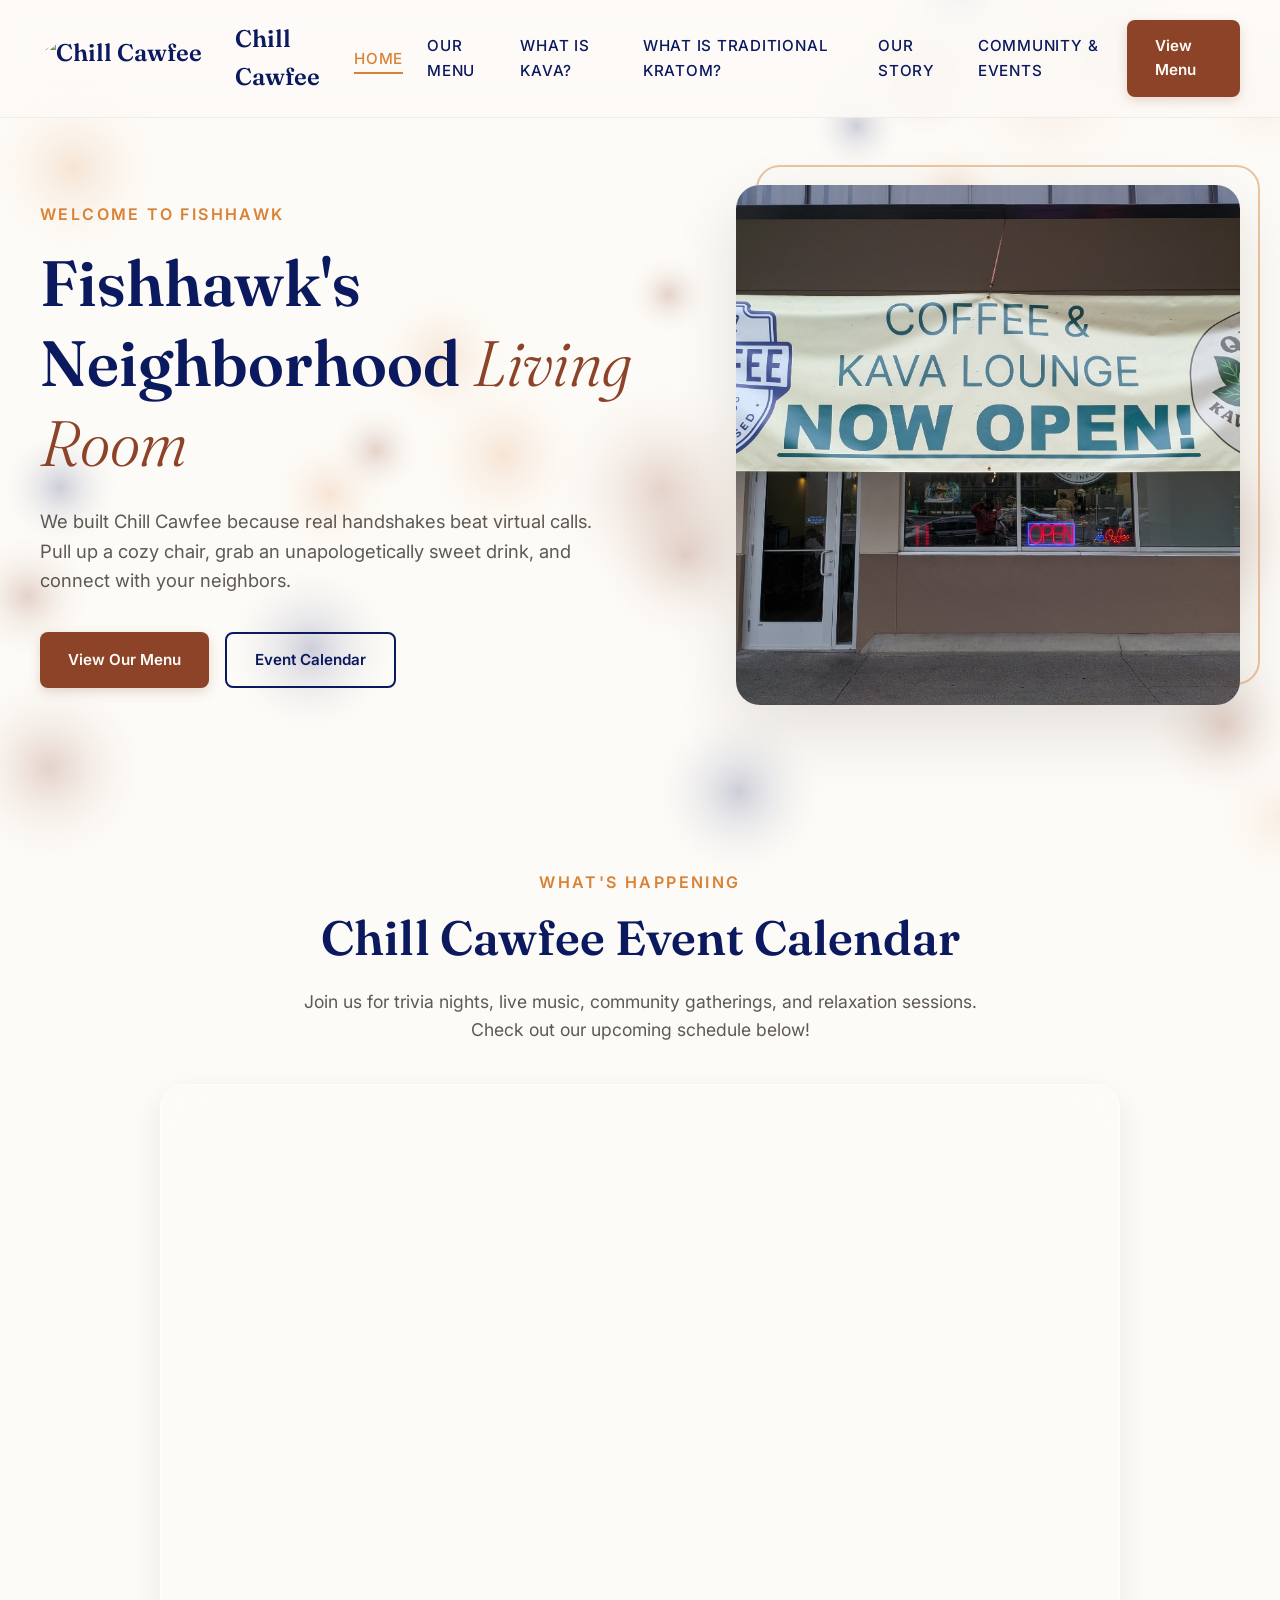
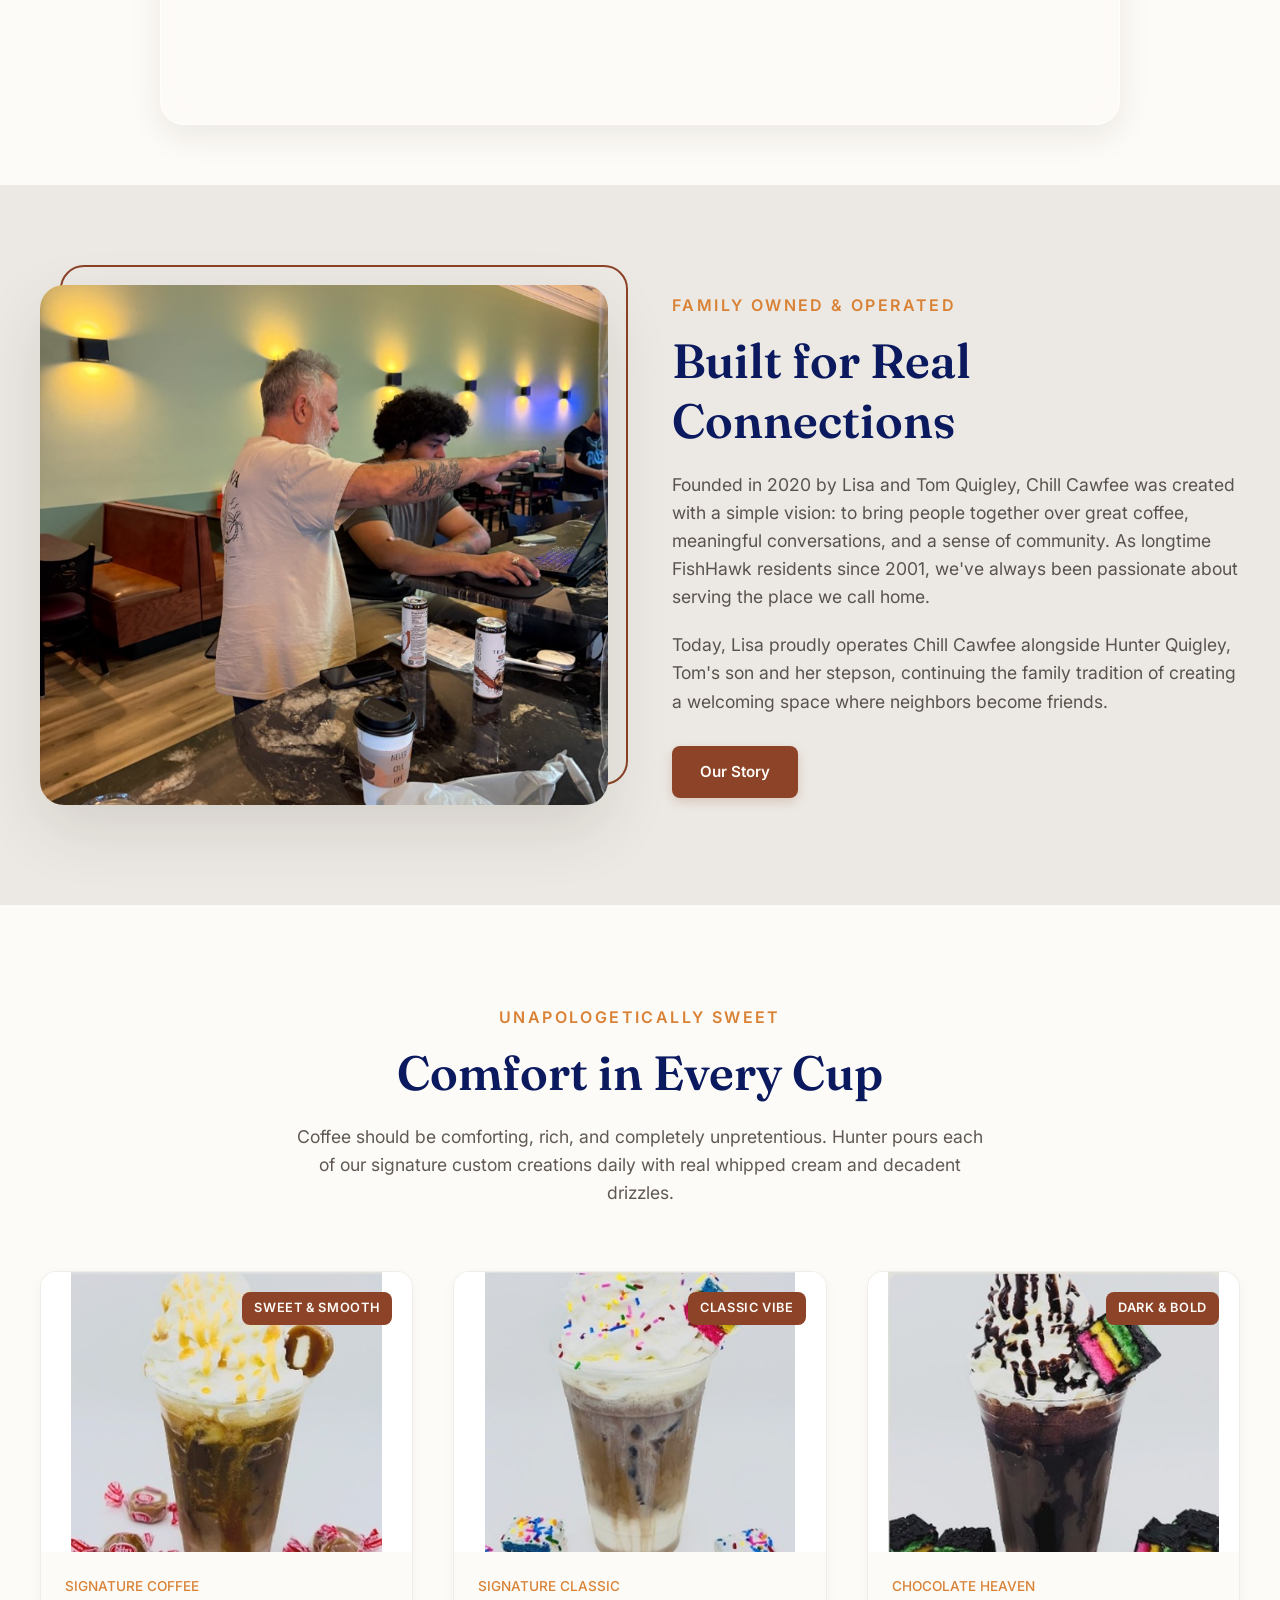
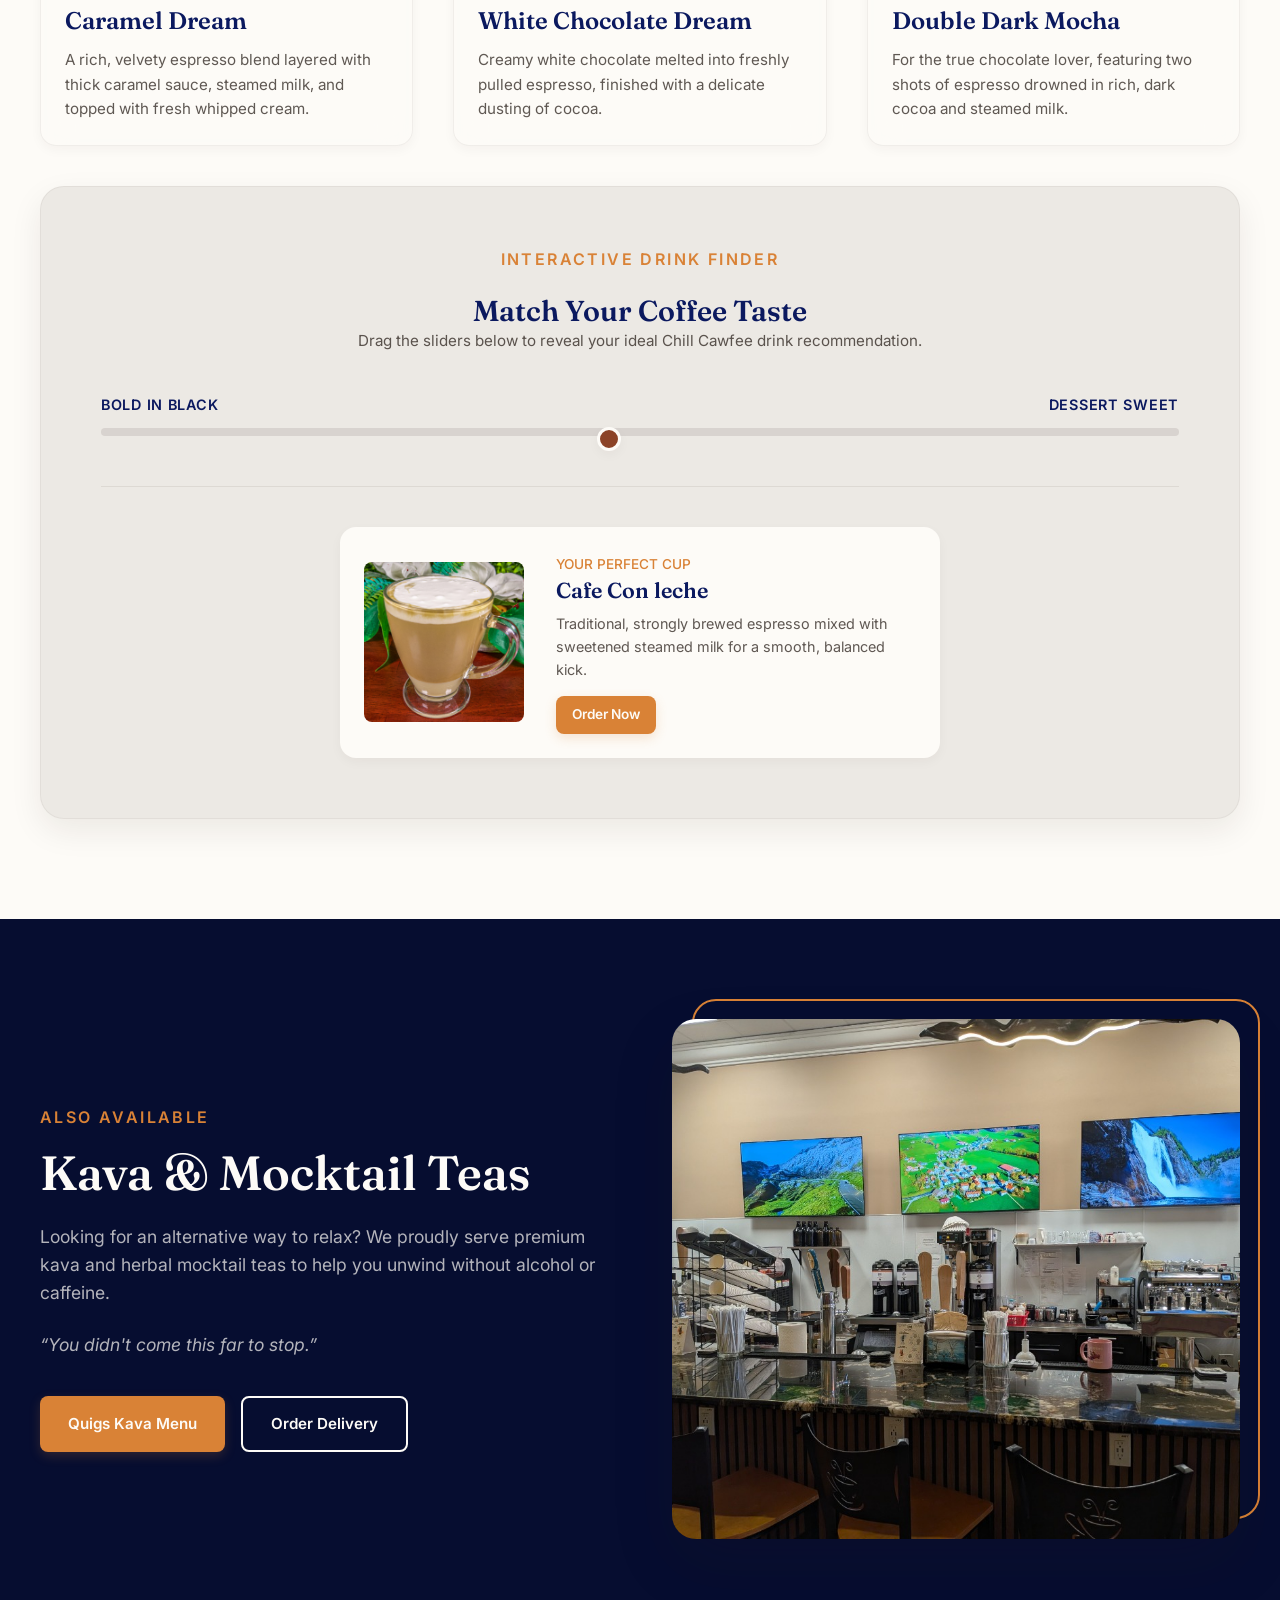
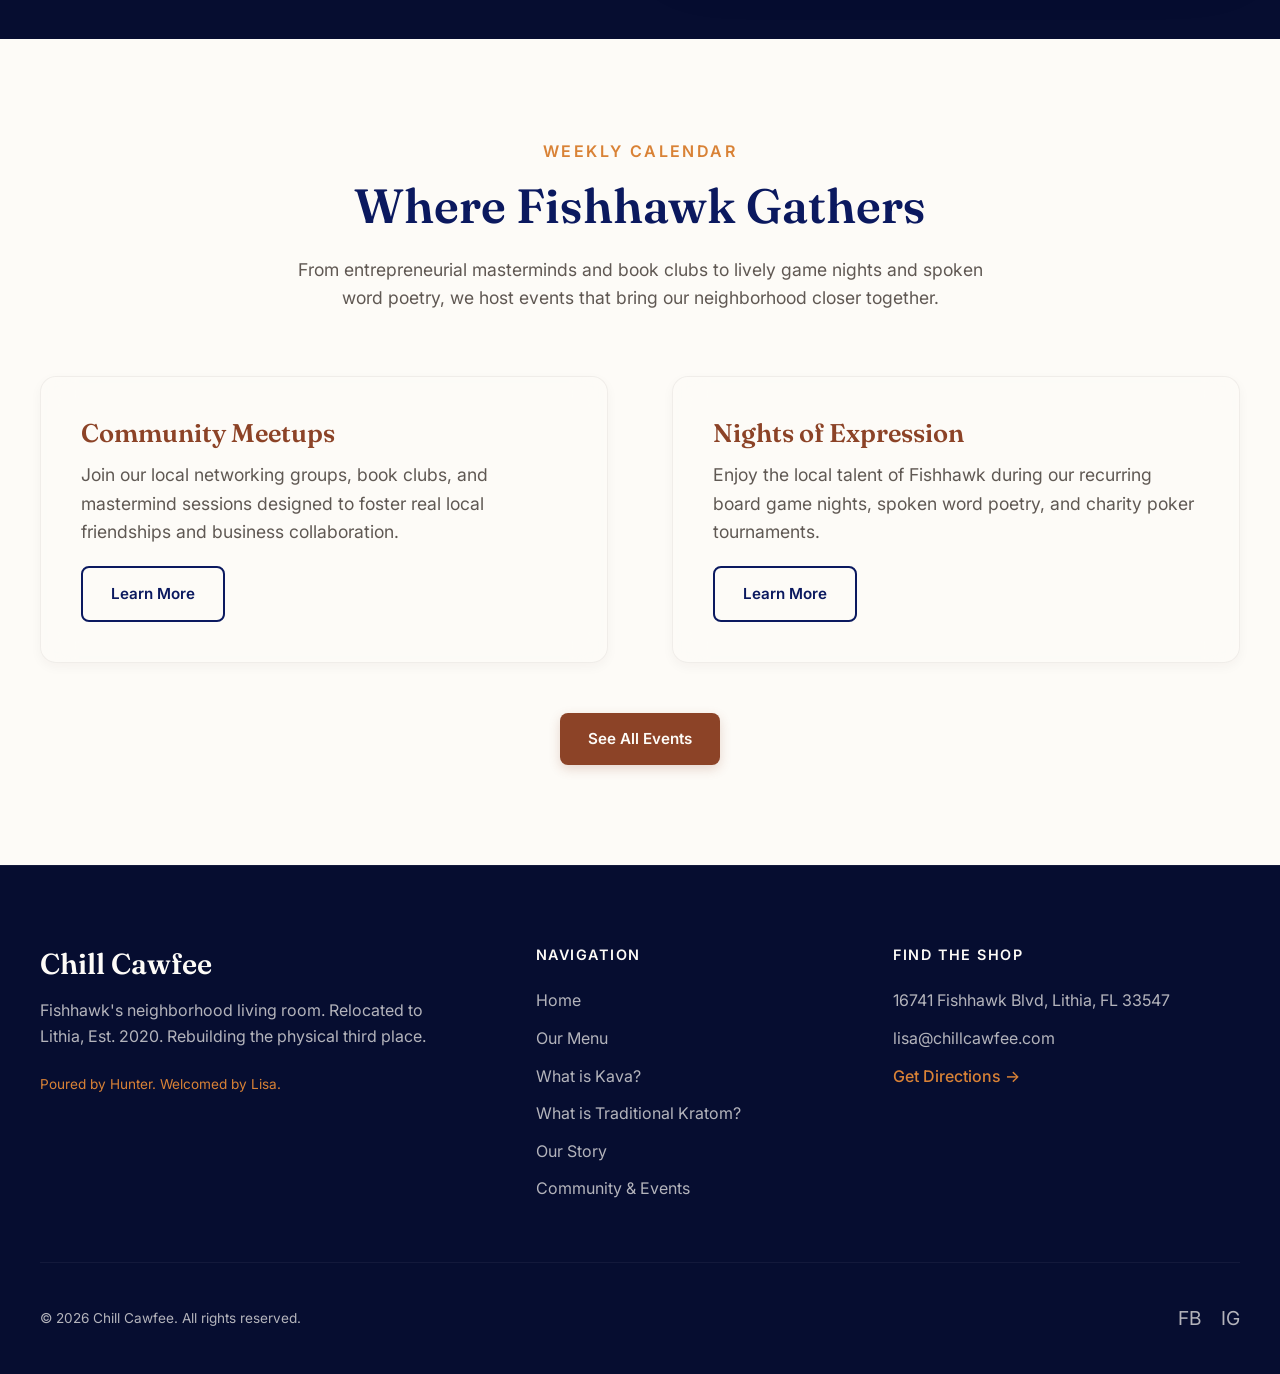
==== index.html @ 6bc39301 "Update What is Kratom to What is Traditional Kratom; replace UberEats delivery link with DoorDash" ====
<!DOCTYPE html>
<html lang="en">
<head>
  <meta charset="UTF-8">
  <script>document.documentElement.classList.add('js')</script>
  <meta name="viewport" content="width=device-width, initial-scale=1.0">
  <title>Chill Cawfee | Fishhawk's Neighborhood Living Room & Coffee Shop</title>
  <meta name="description" content="Chill Cawfee is Lithia, FL's favorite neighborhood third place. Enjoy sweet custom coffees, premium kava, relaxing mocktails, and local community events.">
  
  <!-- SEO & AI Crawler Metadata -->
  <link rel="icon" type="image/png" href="https://assets.zyrosite.com/kKuMz4O3W0xbbwAe/untitled-design-LO1NmizVwhW1nuXs.png">
  <link rel="canonical" href="https://chillcawfee.com/">
  <meta name="robots" content="index, follow, max-image-preview:large, max-snippet:-1, max-video-preview:-1">
  <meta name="ai-crawl" content="allow">

  <!-- Local GEO Metadata -->
  <meta name="geo.region" content="US-FL">
  <meta name="geo.placename" content="Lithia">
  <meta name="geo.position" content="27.8635;-82.2155">
  <meta name="ICBM" content="27.8635, -82.2155">

  <!-- Open Graph / Facebook -->
  <meta property="og:title" content="Chill Cawfee | Fishhawk's Neighborhood Living Room">
  <meta property="og:description" content="Chill Cawfee is Lithia, FL's favorite neighborhood third place. Enjoy sweet custom coffees, premium kava, relaxing mocktails, and local community events.">
  <meta property="og:image" content="https://assets.zyrosite.com/kKuMz4O3W0xbbwAe/untitled-design-LO1NmizVwhW1nuXs.png">
  <meta property="og:url" content="https://chillcawfee.com/">
  <meta property="og:type" content="website">

  <!-- Twitter -->
  <meta name="twitter:card" content="summary_large_image">
  <meta name="twitter:title" content="Chill Cawfee | Fishhawk's Neighborhood Living Room">
  <meta name="twitter:description" content="Chill Cawfee is Lithia, FL's favorite neighborhood third place. Enjoy sweet custom coffees, premium kava, relaxing mocktails, and local community events.">
  <meta name="twitter:image" content="https://assets.zyrosite.com/kKuMz4O3W0xbbwAe/untitled-design-LO1NmizVwhW1nuXs.png">

  <!-- JSON-LD Structured Data Schema -->
  <script type="application/ld+json">
  {
    "@context": "https://schema.org",
    "@type": "CoffeeShop",
    "name": "Chill Cawfee",
    "image": [
      "https://assets.zyrosite.com/kKuMz4O3W0xbbwAe/untitled-design-LO1NmizVwhW1nuXs.png",
      "https://chillcawfee.com/neighborhood-living-room.jpg",
      "https://chillcawfee.com/family-connections.jpg"
    ],
    "@id": "https://chillcawfee.com/#coffeeshop",
    "url": "https://chillcawfee.com/",
    "telephone": "+18133249472",
    "priceRange": "$$",
    "address": {
      "@type": "PostalAddress",
      "streetAddress": "16741 Fishhawk Blvd",
      "addressLocality": "Lithia",
      "addressRegion": "FL",
      "postalCode": "33547",
      "addressCountry": "US"
    },
    "geo": {
      "@type": "GeoCoordinates",
      "latitude": 27.8635,
      "longitude": -82.2155
    },
    "openingHoursSpecification": [
      {
        "@type": "OpeningHoursSpecification",
        "dayOfWeek": [
          "Monday",
          "Tuesday",
          "Wednesday",
          "Thursday",
          "Friday"
        ],
        "opens": "07:00",
        "closes": "21:00"
      },
      {
        "@type": "OpeningHoursSpecification",
        "dayOfWeek": [
          "Saturday",
          "Sunday"
        ],
        "opens": "08:00",
        "closes": "22:00"
      }
    ],
    "sameAs": [
      "https://www.facebook.com/chillcawfee",
      "https://www.instagram.com/chillcawfee"
    ],
    "servesCuisine": ["Specialty Coffee", "Traditional Kava", "Relaxing Botanical Kratom Teas", "Seltzers", "Pastries"]
  }
  </script>

  <link rel="stylesheet" href="style.css">
</head>
<body>

  <!-- Floating Aroma Background -->
  <canvas id="aroma-canvas"></canvas>

  <!-- Sticky Glassmorphic Header -->
  <header class="navbar">
    <div class="navbar-container">
      <a href="index.html" class="logo-link">
        <img src="https://assets.zyrosite.com/kKuMz4O3W0xbbwAe/untitled-design-LO1NmizVwhW1nuXs.png" alt="Chill Cawfee Logo" class="logo-img">
        <span>Chill Cawfee</span>
      </a>
      <button class="nav-toggle" aria-label="Toggle Navigation Menu" aria-expanded="false">
        <span class="hamburger-bar"></span>
        <span class="hamburger-bar"></span>
        <span class="hamburger-bar"></span>
      </button>
      <nav>
        <ul class="nav-menu">
          <li><a href="index.html" class="nav-link active">Home</a></li>
          <li><a href="menu.html" class="nav-link">Our Menu</a></li>
          <li><a href="kava.html" class="nav-link">What is Kava?</a></li>
          <li><a href="kratom.html" class="nav-link">What is Traditional Kratom?</a></li>
          <li><a href="about.html" class="nav-link">Our Story</a></li>
          <li><a href="community.html" class="nav-link">Community &amp; Events</a></li>
          <li class="mobile-cta-item">
            <a href="menu.html" class="btn btn-primary">View Menu</a>
          </li>
        </ul>
      </nav>
      <div class="desktop-cta">
        <a href="menu.html" class="btn btn-primary" id="header-cta-btn">View Menu</a>
      </div>
    </div>
  </header>

  <!-- Hero Section -->
  <section class="hero">
    <div class="hero-grid">
      <div class="hero-content animate-on-scroll stagger-1">
        <span class="hero-tagline">Welcome to Fishhawk</span>
        <h1 class="hero-title">Fishhawk's Neighborhood <em>Living Room</em></h1>
        <p class="hero-description">We built Chill Cawfee because real handshakes beat virtual calls. Pull up a cozy chair, grab an unapologetically sweet drink, and connect with your neighbors.</p>
        <div class="hero-buttons">
          <a href="menu.html" class="btn btn-primary">View Our Menu</a>
          <a href="community.html" class="btn btn-secondary">Event Calendar</a>
        </div>
      </div>
      <div class="hero-image-wrapper animate-on-scroll stagger-2">
        <img src="storefront.jpg" alt="Chill Cawfee & Quigs Kava Lounge Storefront - Now Open" class="hero-image">
        <div class="hero-image-mask"></div>
      </div>
    </div>
  </section>

  <!-- Embedded Calendar Section -->
  <section class="section" id="home-calendar-section" style="padding-top: 60px; padding-bottom: 60px;">
    <div class="section-container">
      <div class="section-header animate-on-scroll" style="text-align: center; max-width: 700px; margin: 0 auto 40px auto;">
        <span class="section-tagline">What's Happening</span>
        <h2 class="section-title">Chill Cawfee Event Calendar</h2>
        <p class="section-desc">Join us for trivia nights, live music, community gatherings, and relaxation sessions. Check out our upcoming schedule below!</p>
      </div>
      <div class="animate-on-scroll stagger-1" style="max-width: 960px; margin: 0 auto;">
        <div class="calendar-wrapper glass-card" style="padding: 16px; background: rgba(253, 251, 247, 0.65); backdrop-filter: blur(20px); -webkit-backdrop-filter: blur(20px); border-radius: var(--radius-lg); border: 1px solid rgba(255, 255, 255, 0.5); box-shadow: var(--shadow-md); overflow: hidden;">
          <iframe src="https://calendar.google.com/calendar/embed?src=quigskavalounge%40gmail.com&amp;ctz=America%2FNew_York" style="width: 100%; height: 600px; border: none; border-radius: var(--radius-md);" class="calendar-iframe"></iframe>
        </div>
      </div>
    </div>
  </section>

  <!-- About Preview Section -->
  <section class="section section-alt">
    <div class="section-container">
      <div class="grid-2">
        <div class="animate-on-scroll">
          <div class="hero-image-wrapper">
            <img src="family-connections.jpg" alt="Family Connection at Chill Cawfee" class="hero-image">
            <div class="hero-image-mask" style="border-color: var(--color-terracotta);"></div>
          </div>
        </div>
        <div class="animate-on-scroll stagger-1">
          <span class="section-tagline">Family Owned & Operated</span>
          <h2 class="section-title">Built for Real Connections</h2>
          <p class="section-desc" style="margin-bottom: 20px;">Founded in 2020 by Lisa and Tom Quigley, Chill Cawfee was created with a simple vision: to bring people together over great coffee, meaningful conversations, and a sense of community. As longtime FishHawk residents since 2001, we've always been passionate about serving the place we call home.</p>
          <p class="section-desc" style="margin-bottom: 30px;">Today, Lisa proudly operates Chill Cawfee alongside Hunter Quigley, Tom's son and her stepson, continuing the family tradition of creating a welcoming space where neighbors become friends.</p>
          <a href="about.html" class="btn btn-primary">Our Story</a>
        </div>
      </div>
    </div>
  </section>

  <!-- Menu Preview Section -->
  <section class="section">
    <div class="section-container">
      <div class="section-header animate-on-scroll">
        <span class="section-tagline">Unapologetically Sweet</span>
        <h2 class="section-title">Comfort in Every Cup</h2>
        <p class="section-desc">Coffee should be comforting, rich, and completely unpretentious. Hunter pours each of our signature custom creations daily with real whipped cream and decadent drizzles.</p>
      </div>

      <div class="grid-3">
        <!-- Drink 1 -->
        <div class="glass-card drink-card animate-on-scroll stagger-1">
          <div class="drink-img-wrapper hot-steam">
            <img src="assets/caramel_dream.jpg" alt="Caramel Dream coffee" class="drink-img">
            <span class="drink-tag">Sweet &amp; Smooth</span>
          </div>
          <div class="drink-info" style="padding: 24px; text-align: left;">
            <span class="drink-meta">Signature Coffee</span>
            <h3 class="drink-name">Caramel Dream</h3>
            <p class="drink-desc">A rich, velvety espresso blend layered with thick caramel sauce, steamed milk, and topped with fresh whipped cream.</p>
          </div>
        </div>

        <!-- Drink 2 -->
        <div class="glass-card drink-card animate-on-scroll stagger-2">
          <div class="drink-img-wrapper hot-steam">
            <img src="assets/white_chocolate_dream.jpg" alt="White Chocolate Dream coffee" class="drink-img">
            <span class="drink-tag">Classic Vibe</span>
          </div>
          <div class="drink-info" style="padding: 24px; text-align: left;">
            <span class="drink-meta">Signature Classic</span>
            <h3 class="drink-name">White Chocolate Dream</h3>
            <p class="drink-desc">Creamy white chocolate melted into freshly pulled espresso, finished with a delicate dusting of cocoa.</p>
          </div>
        </div>

        <!-- Drink 3 -->
        <div class="glass-card drink-card animate-on-scroll stagger-3">
          <div class="drink-img-wrapper hot-steam">
            <img src="assets/dark_chocolate_dream.jpg" alt="Double Dark Mocha coffee" class="drink-img">
            <span class="drink-tag">Dark &amp; Bold</span>
          </div>
          <div class="drink-info" style="padding: 24px; text-align: left;">
            <span class="drink-meta">Chocolate Heaven</span>
            <h3 class="drink-name">Double Dark Mocha</h3>
            <p class="drink-desc">For the true chocolate lover, featuring two shots of espresso drowned in rich, dark cocoa and steamed milk.</p>
          </div>
        </div>
      </div>

      <!-- Drink Matcher Widget -->
      <div class="matcher-widget animate-on-scroll">
        <div class="section-header" style="margin-bottom: 40px;">
          <span class="section-tagline">Interactive drink finder</span>
          <h3 style="font-size: 1.8rem; margin-top: 8px;">Match Your Coffee Taste</h3>
          <p class="section-desc" style="font-size: 0.95rem;">Drag the sliders below to reveal your ideal Chill Cawfee drink recommendation.</p>
        </div>
          <div class="slider-group" style="margin-bottom: 24px;">
            <div class="slider-label-row">
              <span>Bold in Black</span>
              <span>Dessert Sweet</span>
            </div>
            <input type="range" id="drink-slider" min="1" max="18" value="9" step="1" list="drink-ticks" class="matcher-slider">
            <datalist id="drink-ticks">
              <option value="1"></option>
              <option value="2"></option>
              <option value="3"></option>
              <option value="4"></option>
              <option value="5"></option>
              <option value="6"></option>
              <option value="7"></option>
              <option value="8"></option>
              <option value="9"></option>
              <option value="10"></option>
              <option value="11"></option>
              <option value="12"></option>
              <option value="13"></option>
              <option value="14"></option>
              <option value="15"></option>
              <option value="16"></option>
              <option value="17"></option>
              <option value="18"></option>
            </datalist>
          </div>
        <div id="matcher-result-display" class="matcher-result">
          <!-- Populated by JavaScript -->
        </div>
      </div>
    </div>
  </section>

  <!-- Kava Lounge Integration Section -->
  <section class="section section-dark">
    <div class="section-container">
      <div class="grid-2">
        <div class="animate-on-scroll">
          <span class="section-tagline" style="color: var(--color-accent);">Also Available</span>
          <h2 class="section-title">Kava & Mocktail Teas</h2>
          <p class="section-desc" style="color: var(--color-text-muted-light); margin-bottom: 24px;">Looking for an alternative way to relax? We proudly serve premium kava and herbal mocktail teas to help you unwind without alcohol or caffeine.</p>
          <p class="section-desc" style="color: var(--color-text-muted-light); font-style: italic; margin-bottom: 36px;">&ldquo;You didn't come this far to stop.&rdquo;</p>
          <div class="hero-buttons">
            <a href="https://quigskavalounge.com/#menu" target="_blank" class="btn btn-accent">Quigs Kava Menu</a>
            <a href="https://www.doordash.com/store/37634714?utm_source=mx_share&amp;aw=DsOUaVheNmi1_CI4" target="_blank" class="btn btn-secondary" style="border-color: var(--color-text-light); color: var(--color-text-light);">Order Delivery</a>
          </div>
        </div>
        <div class="animate-on-scroll stagger-1">
          <div class="hero-image-wrapper">
            <img src="bar-setup.jpg" alt="Chill Cawfee & Quigs Kava Lounge Bar Setup" class="hero-image">
            <div class="hero-image-mask" style="border-color: var(--color-accent);"></div>
          </div>
        </div>
      </div>
    </div>
  </section>

  <!-- Events Preview Section -->
  <section class="section">
    <div class="section-container">
      <div class="section-header animate-on-scroll">
        <span class="section-tagline">Weekly Calendar</span>
        <h2 class="section-title">Where Fishhawk Gathers</h2>
        <p class="section-desc">From entrepreneurial masterminds and book clubs to lively game nights and spoken word poetry, we host events that bring our neighborhood closer together.</p>
      </div>

      <div class="grid-2">
        <div class="glass-card animate-on-scroll stagger-1">
          <h3 style="margin-bottom: 12px; font-size: 1.6rem; color: var(--color-terracotta);">Community Meetups</h3>
          <p class="section-desc" style="margin-bottom: 20px;">Join our local networking groups, book clubs, and mastermind sessions designed to foster real local friendships and business collaboration.</p>
          <a href="community.html" class="btn btn-secondary">Learn More</a>
        </div>
        <div class="glass-card animate-on-scroll stagger-2">
          <h3 style="margin-bottom: 12px; font-size: 1.6rem; color: var(--color-terracotta);">Nights of Expression</h3>
          <p class="section-desc" style="margin-bottom: 20px;">Enjoy the local talent of Fishhawk during our recurring board game nights, spoken word poetry, and charity poker tournaments.</p>
          <a href="community.html" class="btn btn-secondary">Learn More</a>
        </div>
      </div>

      <div style="text-align: center; margin-top: 50px;" class="animate-on-scroll">
        <a href="community.html" class="btn btn-primary">See All Events</a>
      </div>
    </div>
  </section>

  <!-- Footer -->
  <footer class="footer">
    <div class="footer-container">
      <div class="footer-brand">
        <h3>Chill Cawfee</h3>
        <p>Fishhawk's neighborhood living room. Relocated to Lithia, Est. 2020. Rebuilding the physical third place.</p>
        <p style="font-size: 0.85rem; color: var(--color-accent);">Poured by Hunter. Welcomed by Lisa.</p>
      </div>
      <div class="footer-links">
        <h4>Navigation</h4>
        <ul class="footer-menu">
          <li><a href="index.html" class="footer-link">Home</a></li>
          <li><a href="menu.html" class="footer-link">Our Menu</a></li>
          <li><a href="kava.html" class="footer-link">What is Kava?</a></li>
          <li><a href="kratom.html" class="footer-link">What is Traditional Kratom?</a></li>
          <li><a href="about.html" class="footer-link">Our Story</a></li>
          <li><a href="community.html" class="footer-link">Community &amp; Events</a></li>
        </ul>
      </div>
      <div class="footer-contact">
        <h4>Find the Shop</h4>
        <address class="footer-address">
          <p>16741 Fishhawk Blvd, Lithia, FL 33547</p>
          <p>lisa@chillcawfee.com</p>
          <p><a href="https://maps.app.goo.gl/ACGVDDwkX2eh1vUDA" target="_blank" class="footer-accent-link">Get Directions &rarr;</a></p>
        </address>
      </div>
    </div>
    <div class="footer-bottom">
      <p>&copy; 2026 Chill Cawfee. All rights reserved.</p>
      <div class="social-links">
        <a href="#" class="social-icon">FB</a>
        <a href="#" class="social-icon">IG</a>
      </div>
    </div>
  </footer>

  <script src="main.js"></script>
</body>
</html>
---- style.css ----
@import url('https://fonts.googleapis.com/css2?family=Fraunces:ital,opsz,wght@0,9..144,300;0,9..144,400;0,9..144,600;1,9..144,400&family=Inter:wght@300;400;500;600;700&display=swap');

:root {
  --bg-primary: #fdfbf7;
  --bg-secondary: #ece9e4;
  --bg-dark: #060d30;
  --bg-dark-card: #0B195F;
  --color-dark: #0B195F;
  --color-terracotta: #8c4327;
  --color-terracotta-hover: #72341d;
  --color-accent: #d98236;
  --color-accent-light: #ecc4a0;
  --color-text: #1d120d;
  --color-text-light: #fdfbf7;
  --color-text-muted: rgba(29, 18, 13, 0.7);
  --color-text-muted-light: rgba(253, 251, 247, 0.7);
  --font-serif: 'Fraunces', serif;
  --font-sans: 'Inter', sans-serif;
  --radius-sm: 8px;
  --radius-md: 16px;
  --radius-lg: 24px;
  --shadow-sm: 0 4px 12px rgba(43, 26, 19, 0.04);
  --shadow-md: 0 12px 32px rgba(43, 26, 19, 0.08);
  --shadow-lg: 0 24px 64px rgba(43, 26, 19, 0.12);
  --transition-smooth: all 0.5s cubic-bezier(0.16, 1, 0.3, 1);
  --transition-quick: all 0.2s ease;
}

* {
  box-sizing: border-box;
  margin: 0;
  padding: 0;
}

html {
  background-color: var(--bg-primary);
  scroll-behavior: smooth;
}

body {
  background-color: transparent;
  color: var(--color-text);
  font-family: var(--font-sans);
  font-size: 16px;
  line-height: 1.6;
  overflow-x: hidden;
  -webkit-font-smoothing: antialiased;
}

/* Base Headings */
h1, h2, h3, h4 {
  font-family: var(--font-serif);
  font-weight: 600;
  line-height: 1.25;
  color: var(--color-dark);
}

h1 {
  font-size: clamp(2.5rem, 5vw, 4.5rem);
}

h2 {
  font-size: clamp(2rem, 4vw, 3rem);
}

h3 {
  font-size: clamp(1.5rem, 3vw, 2.25rem);
}

p {
  font-weight: 400;
}

/* Background Canvas */
#aroma-canvas {
  position: fixed;
  top: 0;
  left: 0;
  width: 100vw;
  height: 100vh;
  z-index: -1;
  pointer-events: none;
  opacity: 1;
}

/* App Layout */
.navbar {
  position: fixed;
  top: 0;
  left: 0;
  width: 100%;
  z-index: 1000;
  background: rgba(253, 251, 247, 0.8);
  backdrop-filter: blur(20px);
  -webkit-backdrop-filter: blur(20px);
  border-bottom: 1px solid rgba(43, 26, 19, 0.06);
  transition: var(--transition-smooth);
}

.navbar.scrolled {
  padding: 10px 0;
  background: rgba(253, 251, 247, 0.9);
  box-shadow: var(--shadow-sm);
}

.navbar-container {
  max-width: 1280px;
  margin: 0 auto;
  padding: 20px 40px;
  display: flex;
  justify-content: space-between;
  align-items: center;
  transition: var(--transition-smooth);
}

.navbar.scrolled .navbar-container {
  padding: 12px 40px;
}

.logo-link {
  display: flex;
  align-items: center;
  gap: 12px;
  text-decoration: none;
  font-family: var(--font-serif);
  font-size: 1.5rem;
  font-weight: 600;
  color: var(--color-dark);
}

.logo-img {
  height: 48px;
  width: auto;
  border-radius: 50%;
  object-fit: cover;
  transition: var(--transition-smooth);
}

.navbar.scrolled .logo-img {
  height: 40px;
}

.nav-menu {
  display: flex;
  align-items: center;
  gap: 24px;
  list-style: none;
}

.nav-link {
  text-decoration: none;
  color: var(--color-dark);
  font-weight: 500;
  font-size: 0.95rem;
  letter-spacing: 0.05em;
  text-transform: uppercase;
  position: relative;
  padding: 6px 0;
  transition: var(--transition-quick);
}

.nav-link::after {
  content: '';
  position: absolute;
  bottom: 0;
  left: 0;
  width: 100%;
  height: 2px;
  background-color: var(--color-accent);
  transform: scaleX(0);
  transform-origin: right;
  transition: transform 0.4s cubic-bezier(0.16, 1, 0.3, 1);
}

.nav-link:hover {
  color: var(--color-accent);
}

.nav-link:hover::after,
.nav-link.active::after {
  transform: scaleX(1);
  transform-origin: left;
}

.nav-link.active {
  color: var(--color-accent);
}

/* Nav Toggle Hamburger Button */
.nav-toggle {
  display: none;
  flex-direction: column;
  justify-content: center;
  align-items: center;
  width: 44px;
  height: 44px;
  background: transparent;
  border: none;
  cursor: pointer;
  z-index: 1001;
  padding: 8px;
  border-radius: var(--radius-sm);
  transition: var(--transition-quick);
}

.nav-toggle:hover,
.nav-toggle:focus-visible {
  background: rgba(140, 67, 39, 0.08);
  outline: none;
}

.hamburger-bar {
  width: 24px;
  height: 2px;
  background-color: var(--color-dark);
  border-radius: 2px;
  transition: transform 0.3s ease, opacity 0.3s ease, background-color 0.3s ease;
  transform-origin: center;
}

.hamburger-bar + .hamburger-bar {
  margin-top: 5px;
}

.nav-toggle.active .hamburger-bar:nth-child(1) {
  transform: translateY(7px) rotate(45deg);
  background-color: var(--color-terracotta);
}

.nav-toggle.active .hamburger-bar:nth-child(2) {
  opacity: 0;
}

.nav-toggle.active .hamburger-bar:nth-child(3) {
  transform: translateY(-7px) rotate(-45deg);
  background-color: var(--color-terracotta);
}

.mobile-cta-item {
  display: none;
  margin-top: 12px;
  width: 100%;
}

.mobile-cta-item .btn {
  width: 100%;
  padding: 14px 24px;
}

/* Nav Backdrop Overlay */
.nav-backdrop {
  position: fixed;
  top: 0;
  left: 0;
  width: 100vw;
  height: 100vh;
  height: 100dvh;
  background: rgba(6, 13, 48, 0.4);
  backdrop-filter: blur(4px);
  -webkit-backdrop-filter: blur(4px);
  z-index: 998;
  opacity: 0;
  visibility: hidden;
  transition: opacity 0.35s ease, visibility 0.35s ease;
}

.nav-backdrop.active {
  opacity: 1;
  visibility: visible;
}

body.nav-open {
  overflow: hidden;
}

/* Call to Action Button */
.btn {
  display: inline-flex;
  align-items: center;
  justify-content: center;
  padding: 14px 28px;
  font-family: var(--font-sans);
  font-weight: 600;
  font-size: 0.95rem;
  text-decoration: none;
  border-radius: var(--radius-sm);
  cursor: pointer;
  transition: var(--transition-smooth);
  border: none;
  gap: 8px;
}

.btn-primary {
  background-color: var(--color-terracotta);
  color: var(--color-text-light);
  box-shadow: 0 4px 12px rgba(140, 67, 39, 0.2);
}

.btn-primary:hover {
  background-color: var(--color-terracotta-hover);
  transform: translateY(-2px);
  box-shadow: 0 8px 20px rgba(140, 67, 39, 0.3);
}

.btn-secondary {
  background-color: transparent;
  color: var(--color-dark);
  border: 2px solid var(--color-dark);
}

.btn-secondary:hover {
  background-color: var(--color-dark);
  color: var(--color-text-light);
  transform: translateY(-2px);
}

.btn-accent {
  background-color: var(--color-accent);
  color: var(--color-text-light);
  box-shadow: 0 4px 12px rgba(217, 130, 54, 0.2);
}

.btn-accent:hover {
  background-color: #c77227;
  transform: translateY(-2px);
  box-shadow: 0 8px 20px rgba(217, 130, 54, 0.3);
}

/* Hero Section */
.hero {
  padding: 180px 40px 100px 40px;
  min-height: 90vh;
  display: flex;
  align-items: center;
  position: relative;
}

.hero-grid {
  max-width: 1280px;
  margin: 0 auto;
  display: grid;
  grid-template-columns: 1.1fr 0.9fr;
  gap: 80px;
  align-items: center;
}

.hero-tagline {
  font-weight: 600;
  text-transform: uppercase;
  letter-spacing: 0.15em;
  color: var(--color-accent);
  margin-bottom: 16px;
  display: inline-block;
}

.hero-title em {
  font-style: italic;
  font-weight: 300;
  color: var(--color-terracotta);
}

.hero-description {
  font-size: 1.15rem;
  color: var(--color-text-muted);
  margin: 24px 0 36px 0;
  max-width: 580px;
}

.hero-buttons {
  display: flex;
  gap: 16px;
  flex-wrap: wrap;
}

.hero-image-wrapper {
  position: relative;
  width: 100%;
  height: 520px;
}

.hero-image {
  width: 100%;
  height: 100%;
  object-fit: cover;
  border-radius: var(--radius-lg);
  box-shadow: var(--shadow-lg);
}

.hero-image-mask {
  position: absolute;
  top: -20px;
  right: -20px;
  bottom: 20px;
  left: 20px;
  border: 2px solid var(--color-accent-light);
  border-radius: var(--radius-lg);
  z-index: -1;
  transition: var(--transition-smooth);
}

.hero-image-wrapper:hover .hero-image-mask {
  transform: translate(-10px, 10px);
}

/* Section Styling */
.section {
  padding: 100px 40px;
  position: relative;
}

.section-container {
  max-width: 1280px;
  margin: 0 auto;
}

.section-header {
  text-align: center;
  max-width: 700px;
  margin: 0 auto 64px auto;
}

.section-tagline {
  font-weight: 600;
  text-transform: uppercase;
  letter-spacing: 0.15em;
  color: var(--color-accent);
  margin-bottom: 12px;
  display: inline-block;
}

.section-title {
  margin-bottom: 20px;
}

.section-desc {
  font-size: 1.1rem;
  color: var(--color-text-muted);
}

/* Cards & Layout Grid */
.grid-2 {
  display: grid;
  grid-template-columns: 1fr 1fr;
  gap: 64px;
  align-items: center;
}

.grid-3 {
  display: grid;
  grid-template-columns: repeat(3, 1fr);
  gap: 40px;
}

.glass-card {
  background: rgba(253, 251, 247, 0.75);
  backdrop-filter: blur(16px);
  -webkit-backdrop-filter: blur(16px);
  border: 1px solid rgba(43, 26, 19, 0.06);
  border-radius: var(--radius-md);
  padding: 40px;
  box-shadow: var(--shadow-sm);
  transition: var(--transition-smooth);
}

.glass-card:hover {
  transform: translateY(-8px);
  border-color: rgba(217, 130, 54, 0.3);
  box-shadow: var(--shadow-md);
}

/* Drink Items Card Specifics */
.drink-card {
  overflow: hidden;
  padding: 0;
  display: flex;
  flex-direction: column;
}

.drink-img-wrapper {
  position: relative;
  height: 280px;
  width: 100%;
  overflow: hidden;
}

.drink-img {
  width: 100%;
  height: 100%;
  object-fit: contain;
  background-color: #ffffff;
  transition: var(--transition-smooth);
}

.drink-card:hover .drink-img {
  transform: scale(1.04);
}

/* Steam Hover Effect for Drinks */
.hot-steam {
  position: relative;
}

.hot-steam::after {
  content: '';
  position: absolute;
  top: 0;
  left: 0;
  width: 100%;
  height: 100%;
  background-image: url("data:image/svg+xml,%3Csvg xmlns='http://www.w3.org/2000/svg' viewBox='0 0 100 100'%3E%3Cpath d='M30,90 Q20,60 40,40 T30,10' fill='none' stroke='white' stroke-width='4' stroke-linecap='round' opacity='0.25'/%3E%3Cpath d='M50,95 Q60,65 45,45 T55,15' fill='none' stroke='white' stroke-width='3' stroke-linecap='round' opacity='0.2'/%3E%3Cpath d='M70,90 Q55,55 75,35 T60,5' fill='none' stroke='white' stroke-width='4' stroke-linecap='round' opacity='0.25'/%3E%3C/svg%3E");
  background-size: cover;
  opacity: 0;
  mix-blend-mode: screen;
  transition: opacity 0.5s ease;
  pointer-events: none;
}

.drink-card:hover .hot-steam::after {
  opacity: 1;
  animation: steamRise 4s infinite linear;
}

@keyframes steamRise {
  0% {
    background-position: 0 150px;
    filter: blur(1px);
  }
  50% {
    filter: blur(3px);
  }
  100% {
    background-position: 0 -150px;
    filter: blur(5px);
  }
}

/* Centering Utility */
.text-center {
  text-align: center;
}

.drink-tag {
  position: absolute;
  top: 20px;
  right: 20px;
  background-color: var(--color-terracotta);
  color: var(--color-text-light);
  padding: 6px 12px;
  font-size: 0.8rem;
  font-weight: 600;
  text-transform: uppercase;
  border-radius: var(--radius-sm);
  letter-spacing: 0.05em;
}

.drink-info {
  padding: 30px;
  display: flex;
  flex-direction: column;
  flex-grow: 1;
}

.drink-meta {
  font-weight: 500;
  font-size: 0.85rem;
  color: var(--color-accent);
  text-transform: uppercase;
  margin-bottom: 8px;
}

.drink-name {
  margin-bottom: 12px;
  font-size: 1.5rem;
}

.drink-desc {
  color: var(--color-text-muted);
  font-size: 0.95rem;
  flex-grow: 1;
}

/* Interactive Matcher widget */
.matcher-widget {
  background: var(--bg-secondary);
  border-radius: var(--radius-lg);
  padding: 60px;
  margin-top: 40px;
  box-shadow: var(--shadow-md);
  position: relative;
  overflow: hidden;
  border: 1px solid rgba(43, 26, 19, 0.05);
}

.matcher-controls {
  max-width: 600px;
  margin: 0 auto;
  display: flex;
  flex-direction: column;
  gap: 40px;
}

.slider-group {
  display: flex;
  flex-direction: column;
  gap: 12px;
}

.slider-label-row {
  display: flex;
  justify-content: space-between;
  font-weight: 600;
  font-size: 0.9rem;
  color: var(--color-dark);
  text-transform: uppercase;
  letter-spacing: 0.05em;
}

.matcher-slider {
  -webkit-appearance: none;
  width: 100%;
  height: 8px;
  border-radius: 4px;
  background: rgba(43, 26, 19, 0.1);
  outline: none;
  transition: var(--transition-quick);
}

.matcher-slider::-webkit-slider-thumb {
  -webkit-appearance: none;
  appearance: none;
  width: 24px;
  height: 24px;
  border-radius: 50%;
  background: var(--color-terracotta);
  cursor: pointer;
  border: 3px solid var(--bg-primary);
  box-shadow: var(--shadow-sm);
  transition: var(--transition-quick);
}

.matcher-slider::-webkit-slider-thumb:hover {
  transform: scale(1.2);
  background: var(--color-accent);
}

.matcher-result {
  margin-top: 50px;
  display: flex;
  justify-content: center;
  align-items: center;
  min-height: 220px;
  border-top: 1px solid rgba(43, 26, 19, 0.08);
  padding-top: 40px;
}

.match-display {
  display: grid;
  grid-template-columns: 160px 1fr;
  gap: 32px;
  align-items: center;
  background: var(--bg-primary);
  padding: 24px;
  border-radius: var(--radius-md);
  box-shadow: var(--shadow-sm);
  max-width: 600px;
  animation: fadeInMatch 0.6s cubic-bezier(0.16, 1, 0.3, 1);
}

@keyframes fadeInMatch {
  from { opacity: 0; transform: translateY(20px); }
  to { opacity: 1; transform: translateY(0); }
}

.match-img {
  width: 160px;
  height: 160px;
  object-fit: cover;
  border-radius: var(--radius-sm);
}

.match-info-box h4 {
  font-size: 1.35rem;
  margin-bottom: 8px;
}

.match-info-box p {
  font-size: 0.9rem;
  color: var(--color-text-muted);
}

/* Event List / Weekly Schedule Styles */
.schedule-tabs {
  display: grid;
  grid-template-columns: repeat(3, 1fr);
  gap: 24px;
  margin-bottom: 40px;
}

.schedule-card {
  cursor: pointer;
  padding: 30px;
}

.schedule-day {
  font-family: var(--font-serif);
  font-size: 1.5rem;
  color: var(--color-terracotta);
  margin-bottom: 6px;
}

.schedule-time {
  font-size: 0.85rem;
  font-weight: 600;
  text-transform: uppercase;
  color: var(--color-accent);
  letter-spacing: 0.05em;
  margin-bottom: 16px;
}

.schedule-title {
  font-size: 1.25rem;
  margin-bottom: 12px;
}

.schedule-detail {
  font-size: 0.95rem;
  color: var(--color-text-muted);
  max-height: 0;
  overflow: hidden;
  opacity: 0;
  transition: all 0.4s cubic-bezier(0.16, 1, 0.3, 1);
}

.schedule-card:hover .schedule-detail,
.schedule-card.active .schedule-detail {
  max-height: 120px;
  opacity: 1;
  margin-top: 12px;
}

/* Alternate Background Sections */
.section-alt {
  background-color: var(--bg-secondary);
}

#menu-tabs-section,
#menu-tabs-section.section-alt {
  background-color: transparent !important;
}

.section-dark {
  background-color: var(--bg-dark);
  color: var(--color-text-light);
}

.section-dark h2,
.section-dark h3,
.section-dark h4 {
  color: var(--color-text-light);
}

.section-dark .section-desc {
  color: var(--color-text-muted-light);
}

/* Timeline Layout */
.timeline {
  position: relative;
  max-width: 900px;
  margin: 0 auto;
  padding: 40px 0;
}

.timeline::after {
  content: '';
  position: absolute;
  width: 2px;
  background-color: rgba(43, 26, 19, 0.1);
  top: 0;
  bottom: 0;
  left: 50%;
  margin-left: -1px;
}

.timeline-item {
  padding: 10px 40px;
  position: relative;
  background-color: transparent;
  width: 50%;
}

.timeline-item::after {
  content: '';
  position: absolute;
  width: 20px;
  height: 20px;
  right: -10px;
  background-color: var(--bg-primary);
  border: 4px solid var(--color-terracotta);
  top: 30px;
  border-radius: 50%;
  z-index: 1;
}

.left-item {
  left: 0;
}

.right-item {
  left: 50%;
}

.right-item::after {
  left: -10px;
}

.timeline-content {
  padding: 30px;
  background-color: rgba(253, 251, 247, 0.9);
  position: relative;
  border-radius: var(--radius-md);
  border: 1px solid rgba(43, 26, 19, 0.05);
  box-shadow: var(--shadow-sm);
}

.timeline-year {
  font-family: var(--font-serif);
  font-size: 1.8rem;
  font-weight: 600;
  color: var(--color-accent);
  margin-bottom: 6px;
}

/* Call to Action Blocks */
.cta-banner {
  background-color: var(--color-terracotta);
  border-radius: var(--radius-lg);
  padding: 80px;
  color: var(--color-text-light);
  text-align: center;
  position: relative;
  overflow: hidden;
  box-shadow: var(--shadow-lg);
}

.cta-banner h2 {
  color: var(--color-text-light);
  font-size: clamp(2rem, 4vw, 3.2rem);
  margin-bottom: 20px;
}

.cta-banner p {
  color: var(--color-text-muted-light);
  font-size: 1.15rem;
  max-width: 600px;
  margin: 0 auto 40px auto;
}

/* Footer styling */
.footer {
  background-color: var(--bg-dark);
  color: var(--color-text-muted-light);
  padding: 80px 40px 40px 40px;
  border-top: 1px solid rgba(253, 251, 247, 0.05);
}

.footer-container {
  max-width: 1280px;
  margin: 0 auto;
  display: grid;
  grid-template-columns: 1.2fr 0.8fr 1fr;
  gap: 80px;
  margin-bottom: 60px;
}

.footer-brand h3 {
  color: var(--color-text-light);
  margin-bottom: 16px;
  font-size: 1.8rem;
}

.footer-brand p {
  margin-bottom: 24px;
}

.footer-links h4,
.footer-contact h4 {
  color: var(--color-text-light);
  font-family: var(--font-sans);
  font-size: 0.9rem;
  text-transform: uppercase;
  letter-spacing: 0.1em;
  margin-bottom: 24px;
}

.footer-menu {
  list-style: none;
  display: flex;
  flex-direction: column;
  gap: 12px;
}

.footer-link {
  text-decoration: none;
  color: var(--color-text-muted-light);
  transition: var(--transition-quick);
}

.footer-link:hover {
  color: var(--color-accent);
}

.footer-address {
  font-style: normal;
  display: flex;
  flex-direction: column;
  gap: 12px;
}

.footer-address p {
  display: flex;
  align-items: center;
  gap: 12px;
}

.footer-accent-link {
  color: var(--color-accent);
  text-decoration: none;
  font-weight: 500;
  display: inline-flex;
  align-items: center;
  gap: 6px;
  transition: var(--transition-quick);
}

.footer-accent-link:hover {
  text-decoration: underline;
  color: #c77227;
}

.footer-bottom {
  max-width: 1280px;
  margin: 0 auto;
  padding-top: 40px;
  border-top: 1px solid rgba(253, 251, 247, 0.05);
  display: flex;
  justify-content: space-between;
  align-items: center;
  font-size: 0.85rem;
}

.social-links {
  display: flex;
  gap: 20px;
}

.social-icon {
  color: var(--color-text-muted-light);
  font-size: 1.2rem;
  transition: var(--transition-quick);
  text-decoration: none;
}

.social-icon:hover {
  color: var(--color-accent);
  transform: translateY(-2px);
}

/* User Animation Rules: Must match rules exactly */
.animate-on-scroll {
  transition: opacity .8s cubic-bezier(.16,1,.3,1), transform .8s cubic-bezier(.16,1,.3,1);
}

.js .animate-on-scroll {
  opacity: 0;
  transform: translateY(30px);
}

.js .animate-on-scroll.is-visible {
  opacity: 1;
  transform: translateY(0);
}

/* Custom Animation Stagger Classes */
.stagger-1 { transition-delay: 0.1s; }
.stagger-2 { transition-delay: 0.2s; }
.stagger-3 { transition-delay: 0.3s; }
.stagger-4 { transition-delay: 0.4s; }

/* Responsive adjustments */
@media (max-width: 1024px) {
  .hero-grid, .grid-2 {
    grid-template-columns: 1fr;
    gap: 48px;
  }
  
  .hero {
    padding-top: 140px;
  }
  
  .hero-image-wrapper {
    height: 400px;
  }
  
  .grid-3, .schedule-tabs {
    grid-template-columns: 1fr;
  }
  
  .timeline::after {
    left: 40px;
  }
  
  .timeline-item {
    width: 100%;
    padding-left: 80px;
    padding-right: 20px;
  }
  
  .timeline-item::after {
    left: 30px;
  }
  
  .right-item {
    left: 0;
  }
  
  .footer-container {
    grid-template-columns: 1fr;
    gap: 48px;
  }
}

@media (max-width: 768px) {
  .navbar-container {
    padding: 14px 20px;
    flex-wrap: nowrap;
    justify-content: space-between;
    gap: 12px;
  }

  .navbar.scrolled .navbar-container {
    padding: 10px 20px;
  }
  
  .desktop-cta,
  #header-cta-btn {
    display: none !important;
  }

  .nav-toggle {
    display: flex;
    z-index: 1001;
  }
  
  .nav-menu {
    position: fixed;
    top: 72px;
    left: 0;
    width: 100%;
    height: calc(100vh - 72px);
    height: calc(100dvh - 72px);
    background: rgba(253, 251, 247, 0.98);
    backdrop-filter: blur(24px);
    -webkit-backdrop-filter: blur(24px);
    flex-direction: column;
    align-items: stretch;
    justify-content: flex-start;
    padding: 28px 24px 40px 24px;
    gap: 12px;
    overflow-y: auto;
    transform: translateY(-12px);
    opacity: 0;
    visibility: hidden;
    transition: transform 0.3s cubic-bezier(0.16, 1, 0.3, 1), opacity 0.3s ease, visibility 0.3s ease;
    box-shadow: 0 20px 40px rgba(6, 13, 48, 0.15);
    border-bottom: 1px solid rgba(43, 26, 19, 0.08);
    z-index: 999;
  }

  .navbar.scrolled .nav-menu {
    top: 60px;
    height: calc(100vh - 60px);
    height: calc(100dvh - 60px);
  }

  .nav-menu.active {
    transform: translateY(0);
    opacity: 1;
    visibility: visible;
  }

  .nav-menu li {
    width: 100%;
    text-align: center;
  }

  .nav-link {
    display: flex;
    align-items: center;
    justify-content: center;
    min-height: 48px;
    padding: 12px 18px;
    font-size: 1.05rem;
    letter-spacing: 0.08em;
    border-radius: var(--radius-sm);
    background: rgba(253, 251, 247, 0.6);
    border: 1px solid rgba(43, 26, 19, 0.05);
  }

  .nav-link::after {
    display: none;
  }

  .nav-link.active,
  .nav-link:hover {
    background: rgba(217, 130, 54, 0.12);
    color: var(--color-terracotta);
  }

  .mobile-cta-item {
    display: block;
    margin-top: 16px;
  }

  .mobile-cta-item .btn {
    width: 100%;
    min-height: 48px;
  }
  
  .hero,
  .hero-subpage {
    padding: 110px 20px 48px 20px;
    min-height: auto !important;
  }

  .hero-grid {
    gap: 32px;
  }

  .hero-description {
    font-size: 1rem;
    margin: 16px 0 28px 0;
  }

  .hero-buttons {
    flex-direction: column;
    gap: 12px;
    width: 100%;
  }

  .hero-buttons .btn {
    width: 100%;
    min-height: 48px;
  }

  .hero-image-wrapper {
    height: 320px;
  }
  
  .section {
    padding: 56px 20px;
  }

  .section-header {
    margin-bottom: 32px;
  }

  .glass-card {
    padding: 24px 20px;
  }
  
  .cta-banner {
    padding: 40px 20px;
  }

  .cta-banner .btn {
    width: 100%;
    min-height: 48px;
  }
  
  .matcher-widget {
    padding: 24px 16px;
    margin-top: 24px;
  }
  
  .match-display {
    grid-template-columns: 1fr;
    text-align: center;
    padding: 20px 16px;
    gap: 16px;
  }
  
  .match-img {
    width: 130px;
    height: 130px;
    margin: 0 auto;
  }

  .menu-tabs {
    display: flex;
    overflow-x: auto;
    white-space: nowrap;
    justify-content: flex-start;
    padding: 4px 4px 12px 4px;
    gap: 8px;
    margin-bottom: 28px;
    -webkit-overflow-scrolling: touch;
    scrollbar-width: none;
  }

  .menu-tabs::-webkit-scrollbar {
    display: none;
  }

  .menu-tab-btn {
    flex: 0 0 auto;
    min-height: 44px;
    padding: 10px 18px;
    font-size: 0.95rem;
  }
  
  .footer {
    padding: 56px 20px 30px 20px;
  }

  .footer-bottom {
    flex-direction: column;
    gap: 20px;
    text-align: center;
  }

  .calendar-iframe {
    height: 400px !important;
  }
}

@media (max-width: 480px) {
  .navbar-container {
    padding: 12px 16px;
  }

  .logo-link {
    gap: 8px;
  }

  .logo-link span {
    font-size: 1.2rem;
  }

  .logo-img {
    height: 36px;
  }

  .hero,
  .hero-subpage {
    padding: 96px 16px 40px 16px;
  }

  .hero-image-wrapper {
    height: 240px;
  }

  .section {
    padding: 48px 16px;
  }

  .glass-card {
    padding: 20px 16px;
  }

  .drink-img-wrapper {
    height: 220px;
  }

  .schedule-card {
    padding: 20px 16px;
  }

  h1 {
    font-size: clamp(1.85rem, 7.5vw, 2.5rem);
  }

  h2 {
    font-size: clamp(1.5rem, 6vw, 2.1rem);
  }

  h3 {
    font-size: clamp(1.25rem, 5vw, 1.65rem);
  }
}

@media (max-width: 375px) {
  .navbar-container {
    padding: 10px 12px;
  }

  .logo-link span {
    font-size: 1.1rem;
  }

  .logo-img {
    height: 32px;
  }

  .hero,
  .hero-subpage {
    padding: 88px 12px 36px 12px;
  }

  .section {
    padding: 40px 12px;
  }

  .glass-card {
    padding: 16px 12px;
  }
}
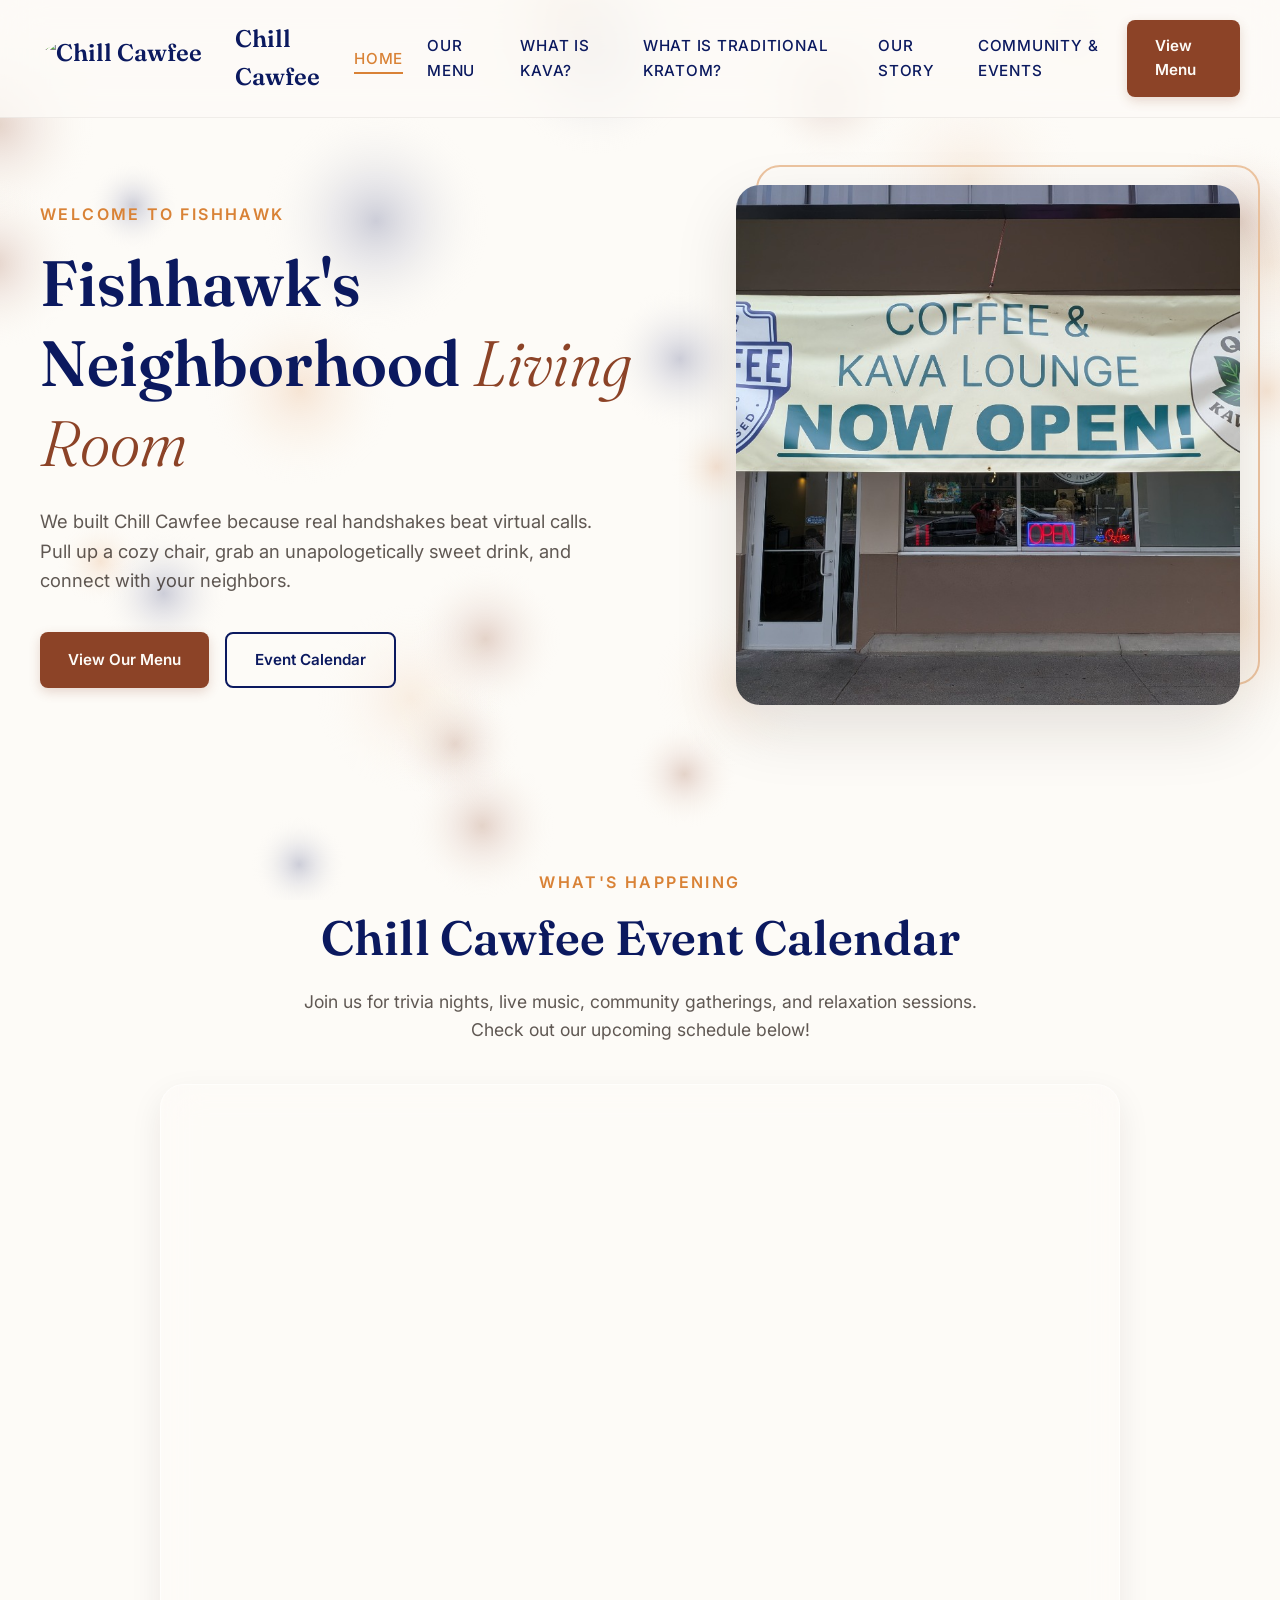
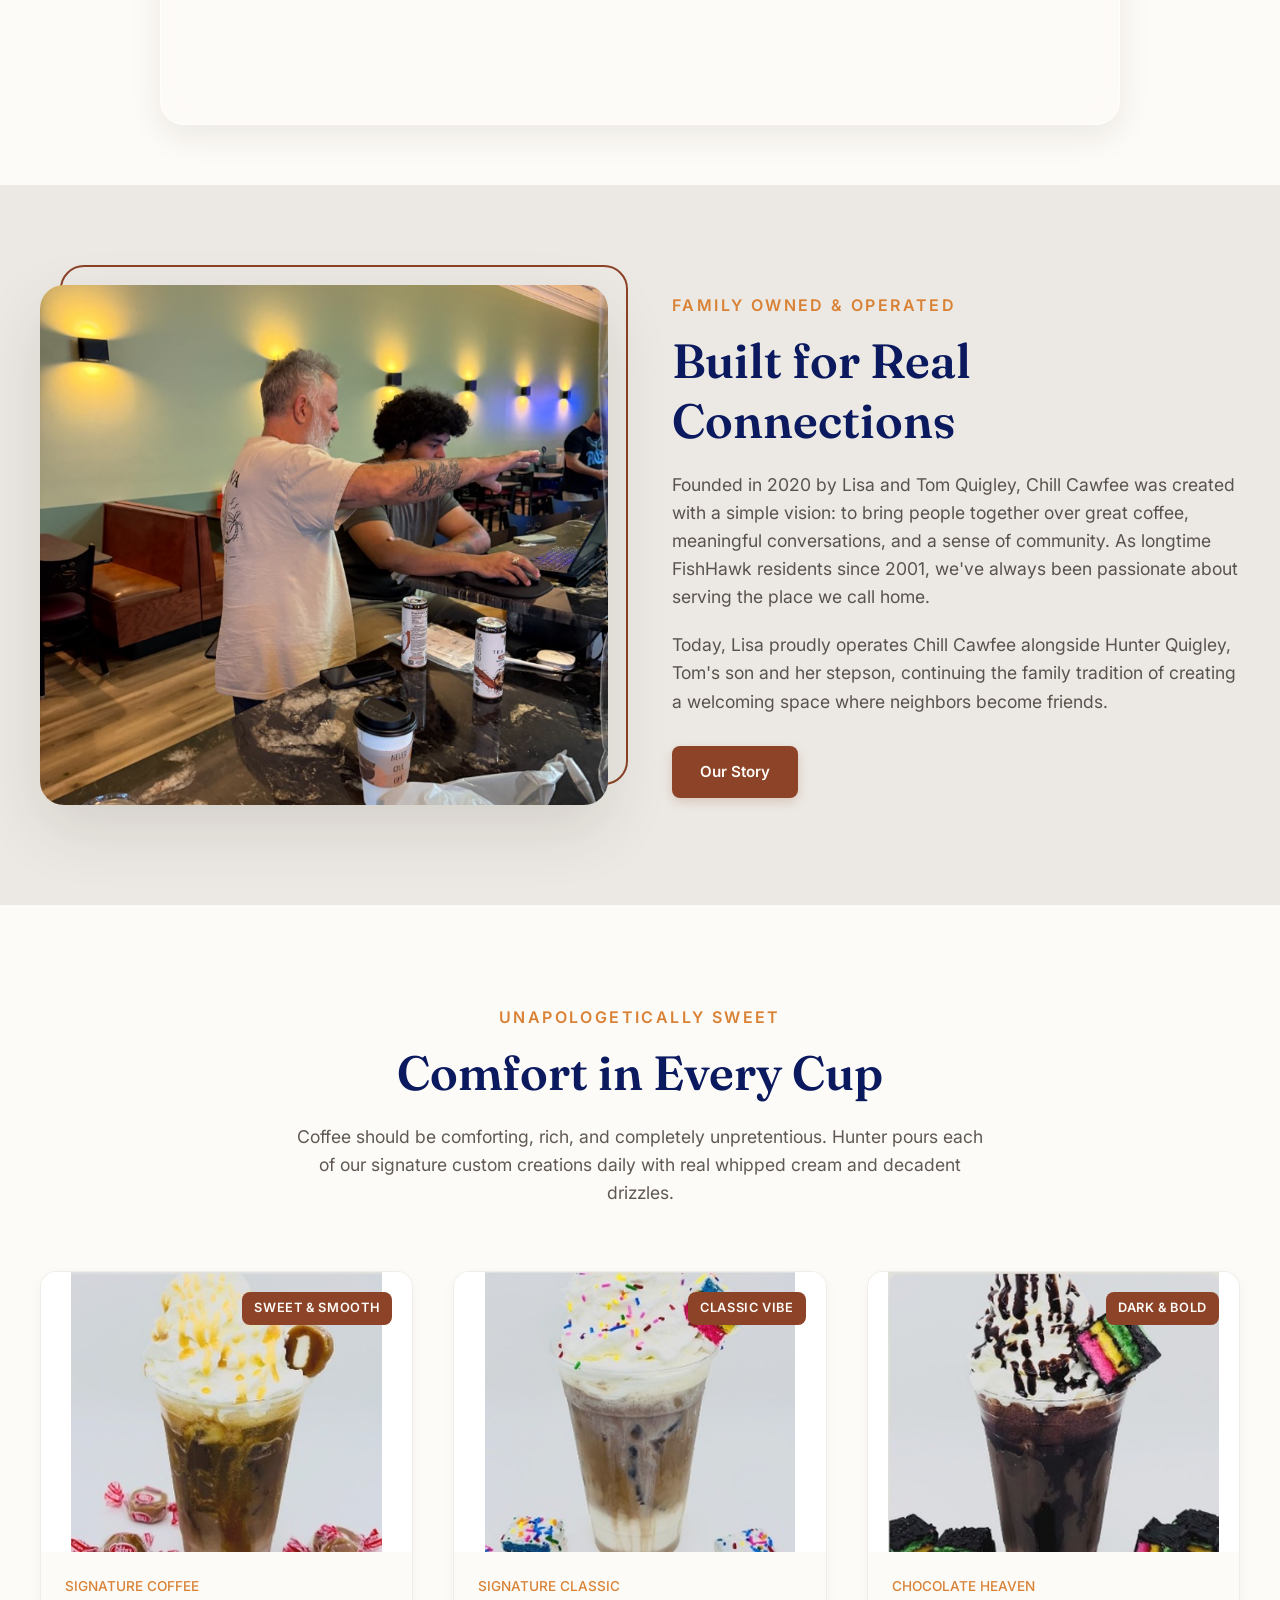
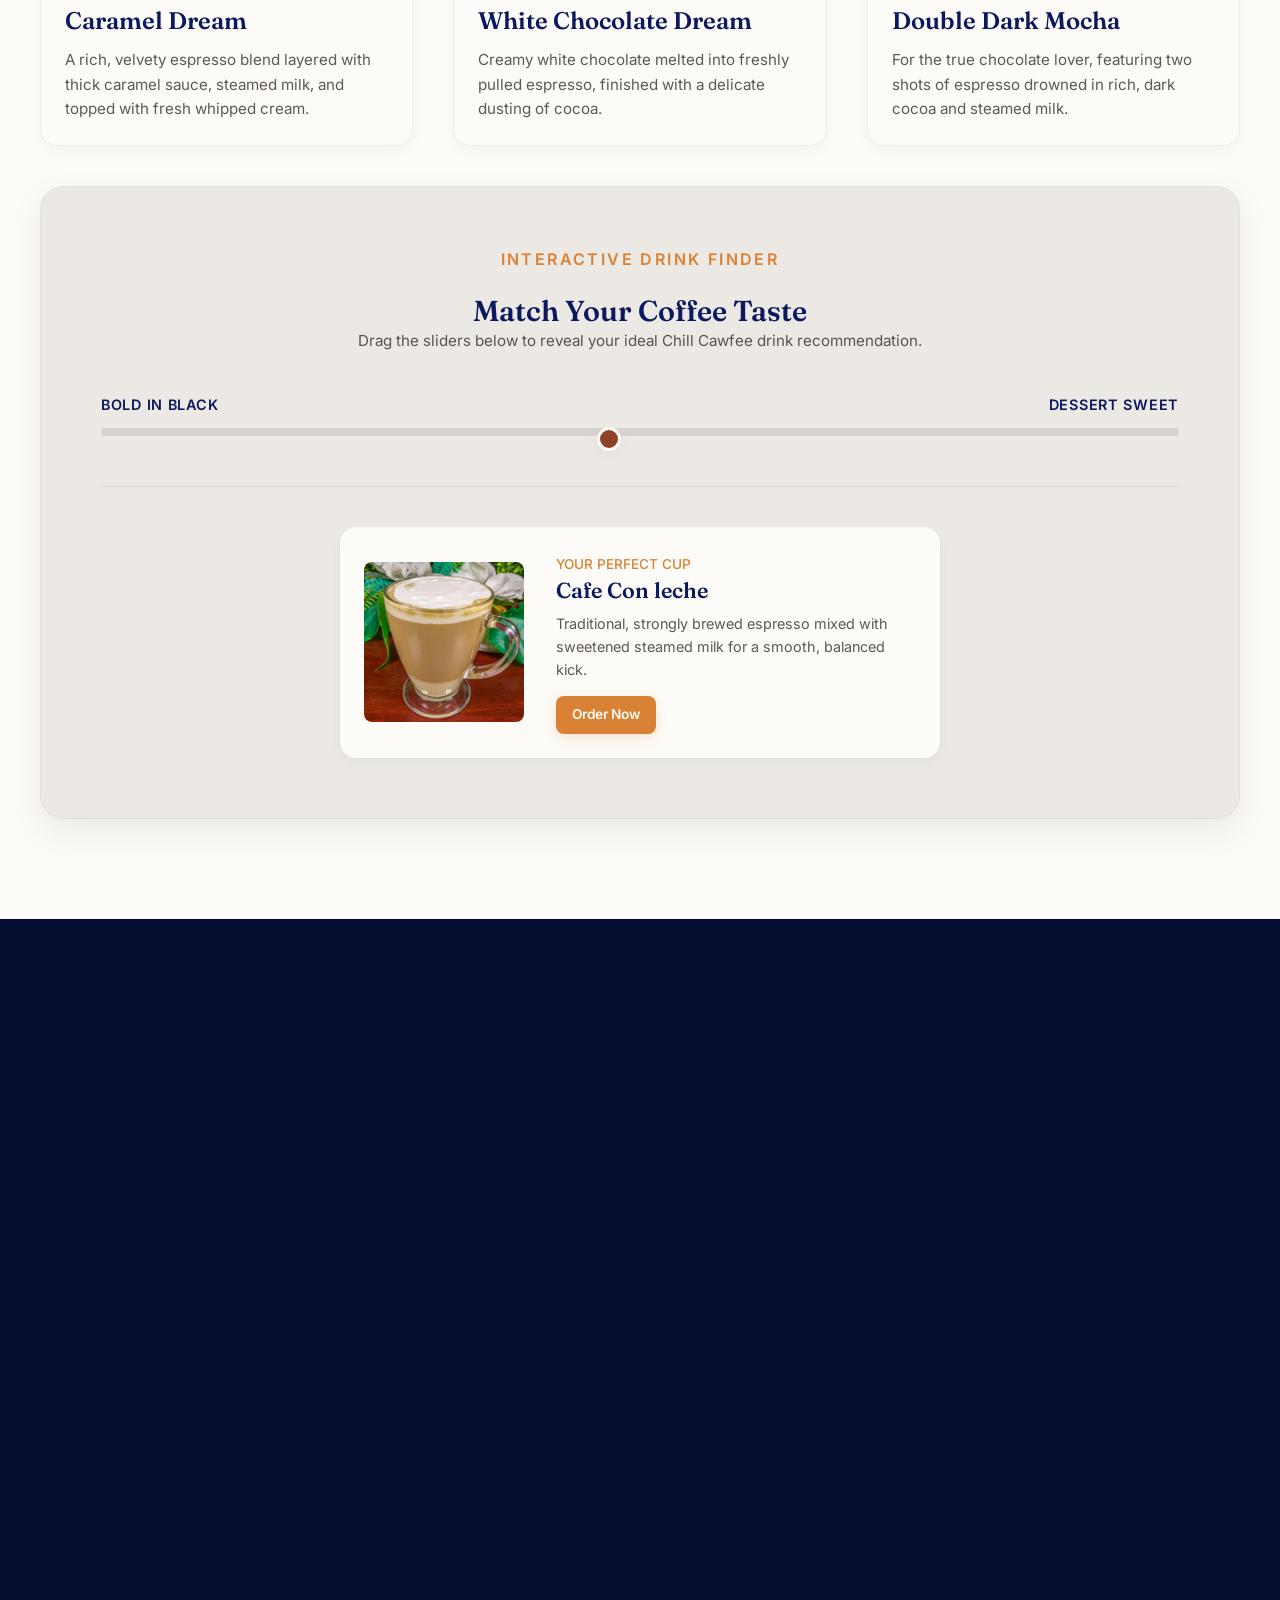
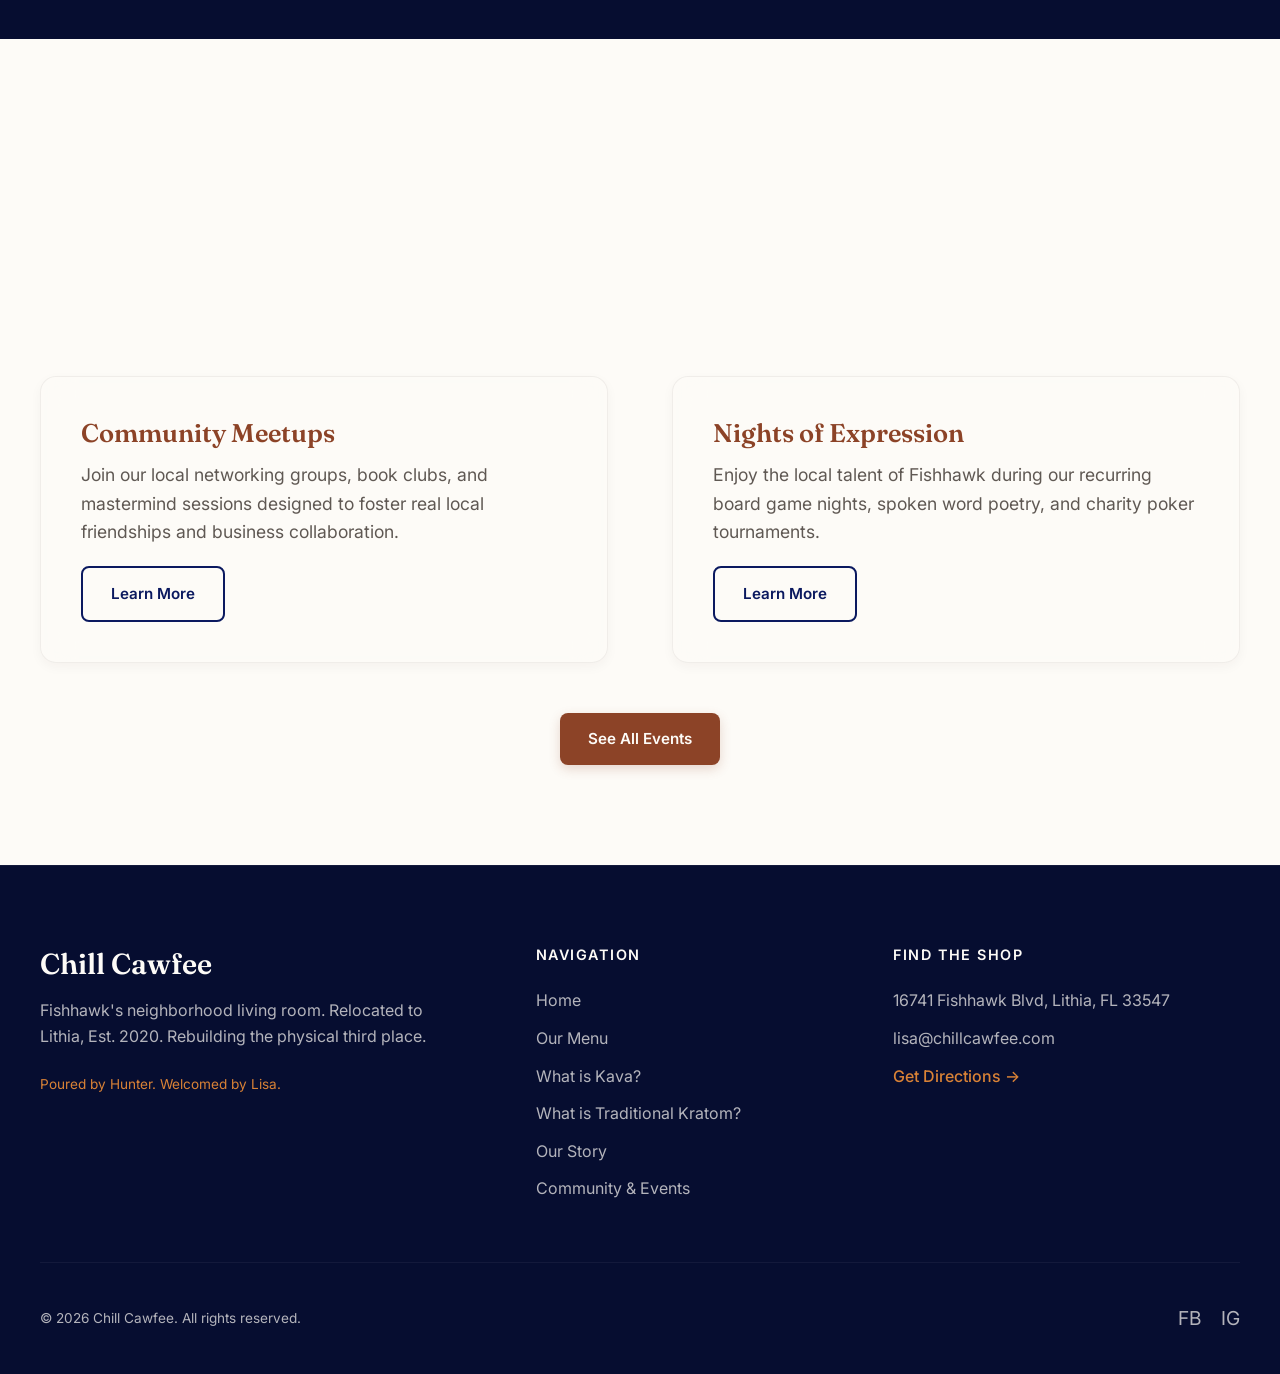
==== commit 4e608996: "Add vercel.json cleanUrls + strip .html from all internal links" ====
--- a/index.html
+++ b/index.html
@@ -101,7 +101,7 @@
   <!-- Sticky Glassmorphic Header -->
   <header class="navbar">
     <div class="navbar-container">
-      <a href="index.html" class="logo-link">
+      <a href="/" class="logo-link">
         <img src="https://assets.zyrosite.com/kKuMz4O3W0xbbwAe/untitled-design-LO1NmizVwhW1nuXs.png" alt="Chill Cawfee Logo" class="logo-img">
         <span>Chill Cawfee</span>
       </a>
@@ -112,19 +112,19 @@
       </button>
       <nav>
         <ul class="nav-menu">
-          <li><a href="index.html" class="nav-link active">Home</a></li>
-          <li><a href="menu.html" class="nav-link">Our Menu</a></li>
-          <li><a href="kava.html" class="nav-link">What is Kava?</a></li>
-          <li><a href="kratom.html" class="nav-link">What is Traditional Kratom?</a></li>
-          <li><a href="about.html" class="nav-link">Our Story</a></li>
-          <li><a href="community.html" class="nav-link">Community &amp; Events</a></li>
+          <li><a href="/" class="nav-link active">Home</a></li>
+          <li><a href="menu" class="nav-link">Our Menu</a></li>
+          <li><a href="kava" class="nav-link">What is Kava?</a></li>
+          <li><a href="kratom" class="nav-link">What is Traditional Kratom?</a></li>
+          <li><a href="about" class="nav-link">Our Story</a></li>
+          <li><a href="community" class="nav-link">Community &amp; Events</a></li>
           <li class="mobile-cta-item">
-            <a href="menu.html" class="btn btn-primary">View Menu</a>
+            <a href="menu" class="btn btn-primary">View Menu</a>
           </li>
         </ul>
       </nav>
       <div class="desktop-cta">
-        <a href="menu.html" class="btn btn-primary" id="header-cta-btn">View Menu</a>
+        <a href="menu" class="btn btn-primary" id="header-cta-btn">View Menu</a>
       </div>
     </div>
   </header>
@@ -137,8 +137,8 @@
         <h1 class="hero-title">Fishhawk's Neighborhood <em>Living Room</em></h1>
         <p class="hero-description">We built Chill Cawfee because real handshakes beat virtual calls. Pull up a cozy chair, grab an unapologetically sweet drink, and connect with your neighbors.</p>
         <div class="hero-buttons">
-          <a href="menu.html" class="btn btn-primary">View Our Menu</a>
-          <a href="community.html" class="btn btn-secondary">Event Calendar</a>
+          <a href="menu" class="btn btn-primary">View Our Menu</a>
+          <a href="community" class="btn btn-secondary">Event Calendar</a>
         </div>
       </div>
       <div class="hero-image-wrapper animate-on-scroll stagger-2">
@@ -179,7 +179,7 @@
           <h2 class="section-title">Built for Real Connections</h2>
           <p class="section-desc" style="margin-bottom: 20px;">Founded in 2020 by Lisa and Tom Quigley, Chill Cawfee was created with a simple vision: to bring people together over great coffee, meaningful conversations, and a sense of community. As longtime FishHawk residents since 2001, we've always been passionate about serving the place we call home.</p>
           <p class="section-desc" style="margin-bottom: 30px;">Today, Lisa proudly operates Chill Cawfee alongside Hunter Quigley, Tom's son and her stepson, continuing the family tradition of creating a welcoming space where neighbors become friends.</p>
-          <a href="about.html" class="btn btn-primary">Our Story</a>
+          <a href="about" class="btn btn-primary">Our Story</a>
         </div>
       </div>
     </div>
@@ -313,17 +313,17 @@
         <div class="glass-card animate-on-scroll stagger-1">
           <h3 style="margin-bottom: 12px; font-size: 1.6rem; color: var(--color-terracotta);">Community Meetups</h3>
           <p class="section-desc" style="margin-bottom: 20px;">Join our local networking groups, book clubs, and mastermind sessions designed to foster real local friendships and business collaboration.</p>
-          <a href="community.html" class="btn btn-secondary">Learn More</a>
+          <a href="community" class="btn btn-secondary">Learn More</a>
         </div>
         <div class="glass-card animate-on-scroll stagger-2">
           <h3 style="margin-bottom: 12px; font-size: 1.6rem; color: var(--color-terracotta);">Nights of Expression</h3>
           <p class="section-desc" style="margin-bottom: 20px;">Enjoy the local talent of Fishhawk during our recurring board game nights, spoken word poetry, and charity poker tournaments.</p>
-          <a href="community.html" class="btn btn-secondary">Learn More</a>
+          <a href="community" class="btn btn-secondary">Learn More</a>
         </div>
       </div>
 
       <div style="text-align: center; margin-top: 50px;" class="animate-on-scroll">
-        <a href="community.html" class="btn btn-primary">See All Events</a>
+        <a href="community" class="btn btn-primary">See All Events</a>
       </div>
     </div>
   </section>
@@ -339,12 +339,12 @@
       <div class="footer-links">
         <h4>Navigation</h4>
         <ul class="footer-menu">
-          <li><a href="index.html" class="footer-link">Home</a></li>
-          <li><a href="menu.html" class="footer-link">Our Menu</a></li>
-          <li><a href="kava.html" class="footer-link">What is Kava?</a></li>
-          <li><a href="kratom.html" class="footer-link">What is Traditional Kratom?</a></li>
-          <li><a href="about.html" class="footer-link">Our Story</a></li>
-          <li><a href="community.html" class="footer-link">Community &amp; Events</a></li>
+          <li><a href="/" class="footer-link">Home</a></li>
+          <li><a href="menu" class="footer-link">Our Menu</a></li>
+          <li><a href="kava" class="footer-link">What is Kava?</a></li>
+          <li><a href="kratom" class="footer-link">What is Traditional Kratom?</a></li>
+          <li><a href="about" class="footer-link">Our Story</a></li>
+          <li><a href="community" class="footer-link">Community &amp; Events</a></li>
         </ul>
       </div>
       <div class="footer-contact">
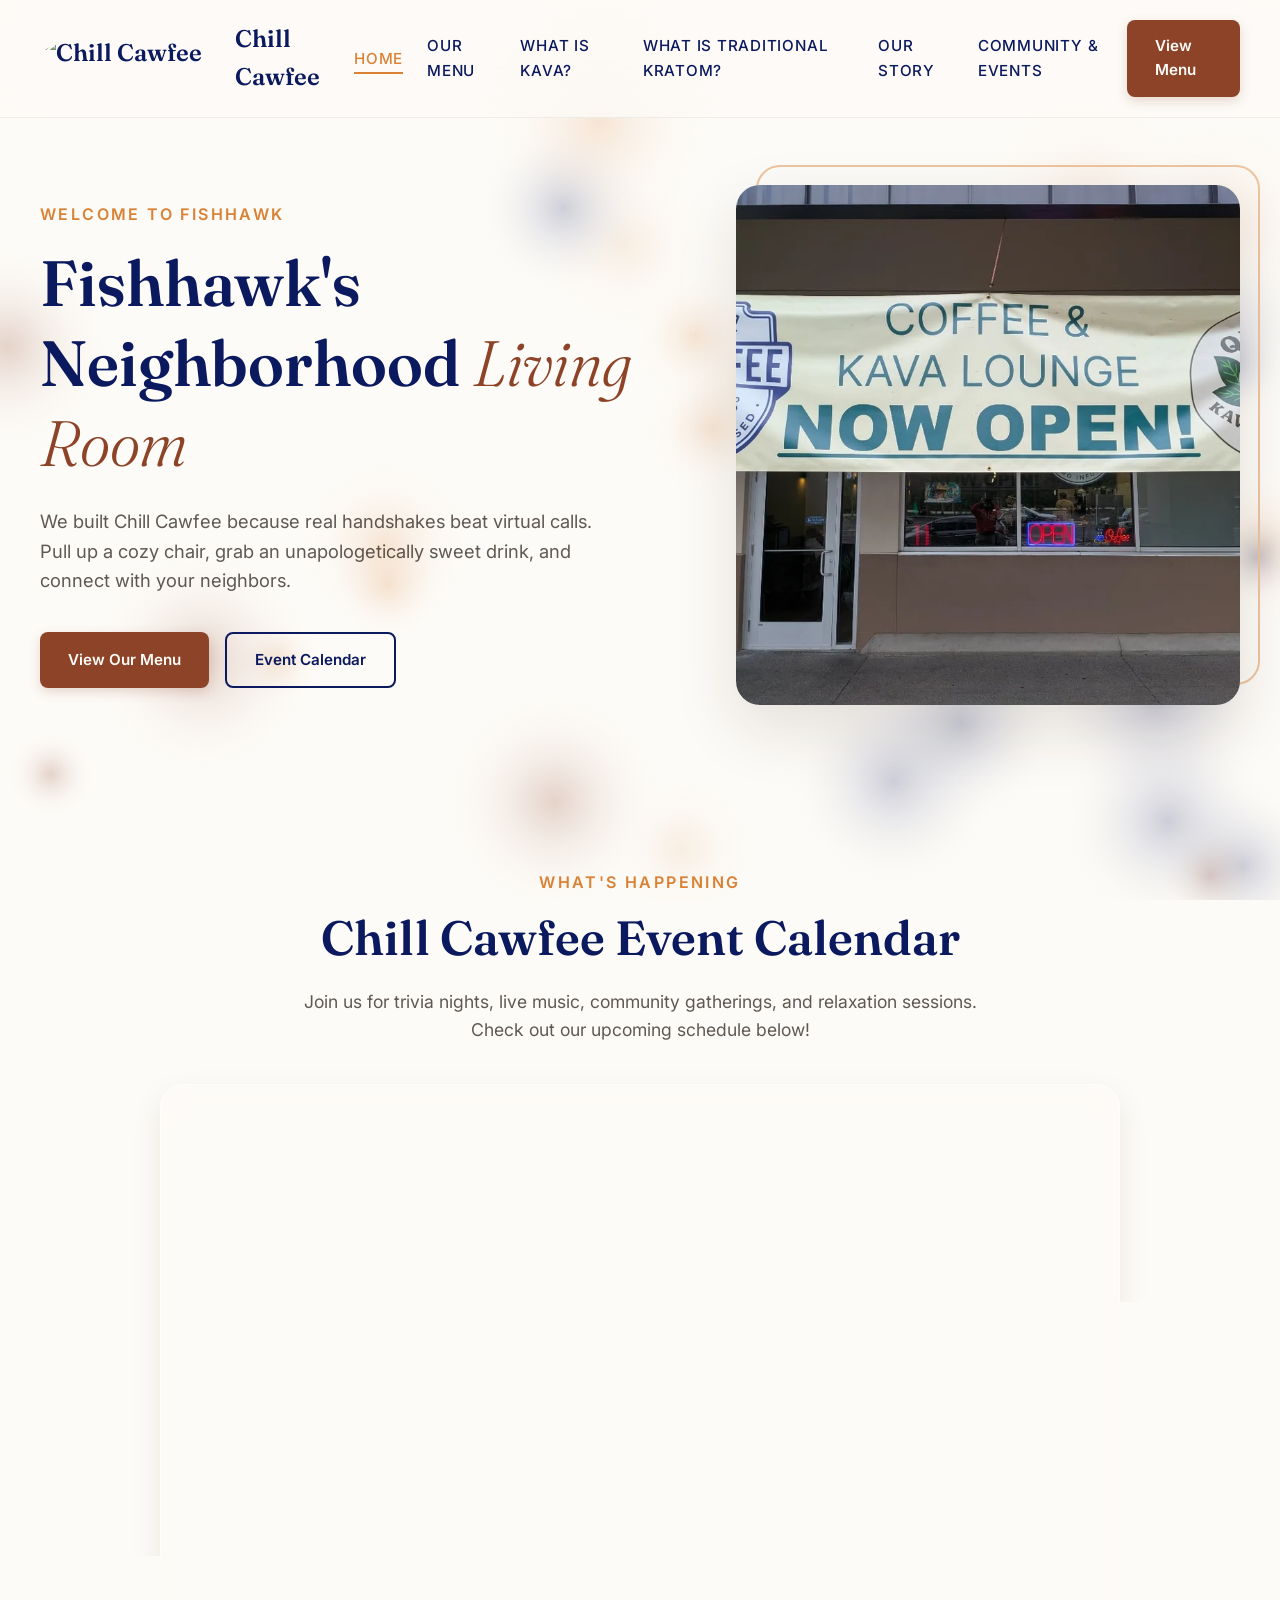
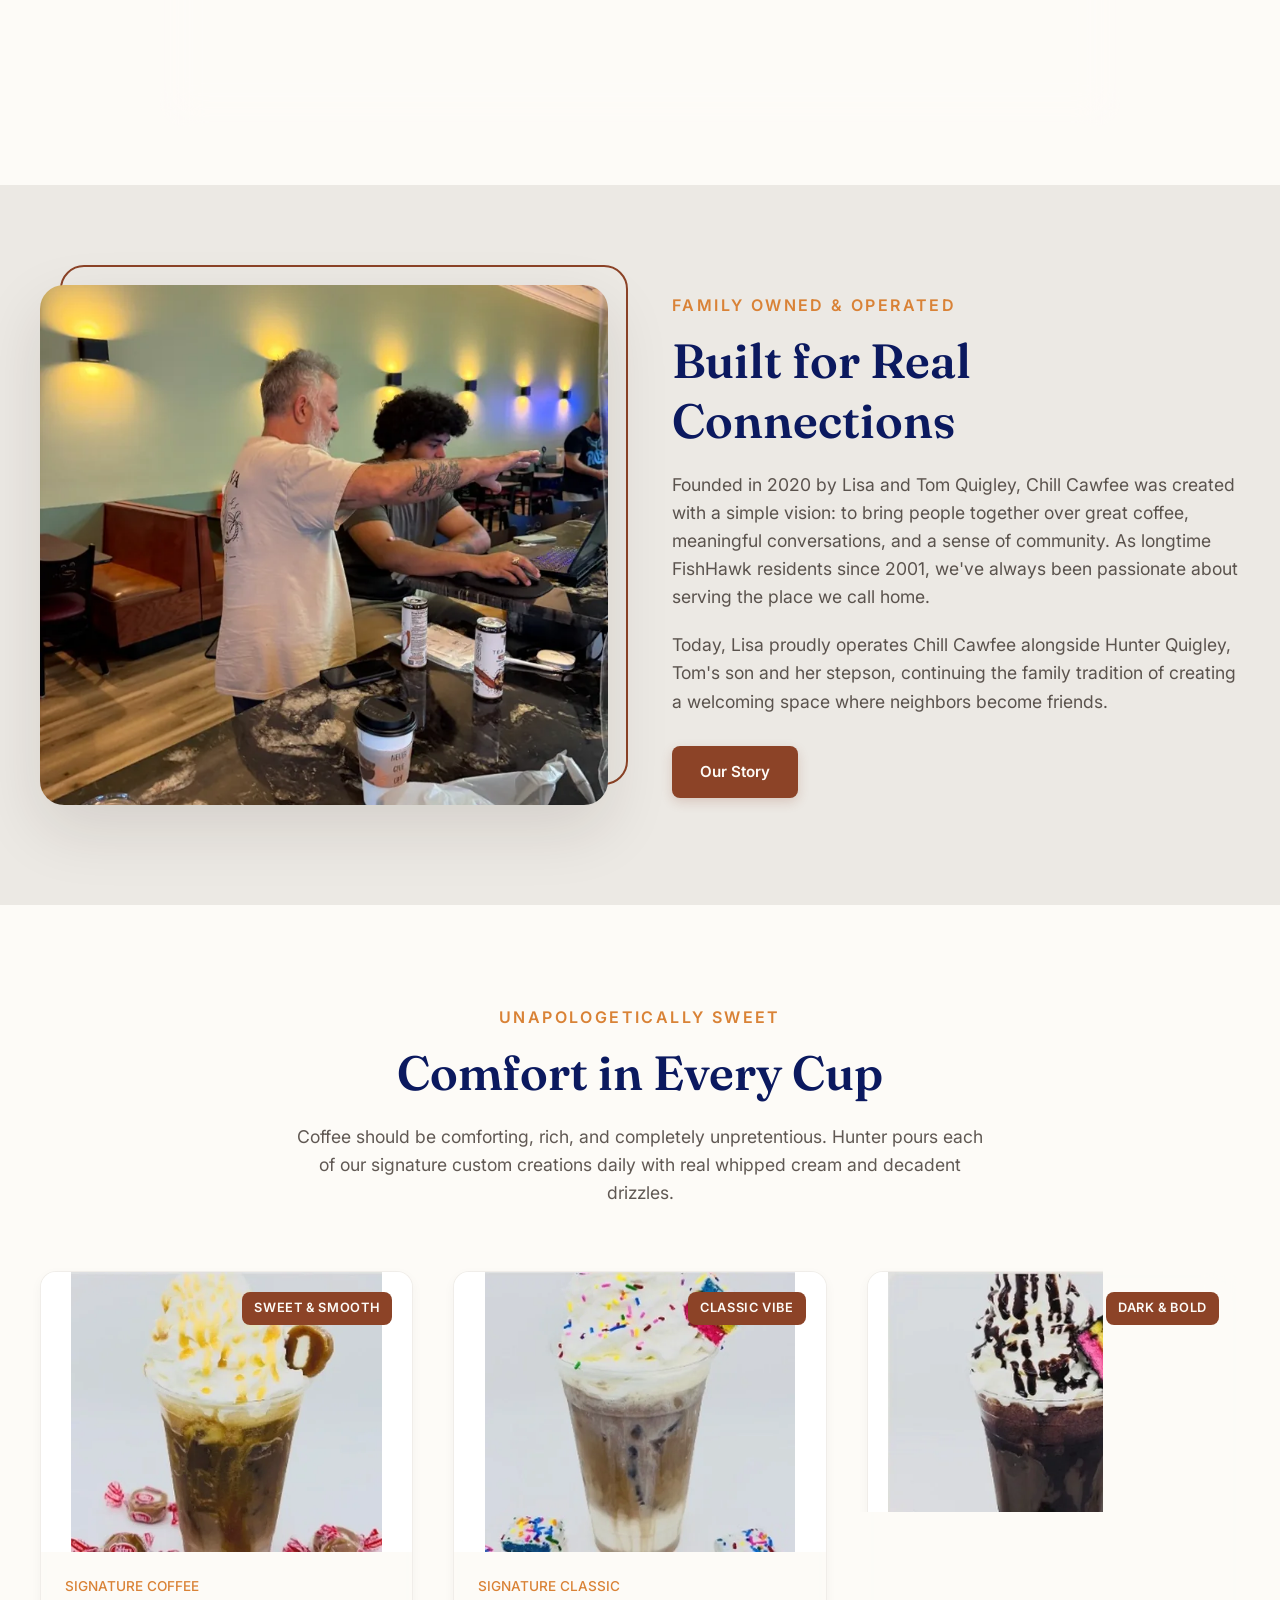
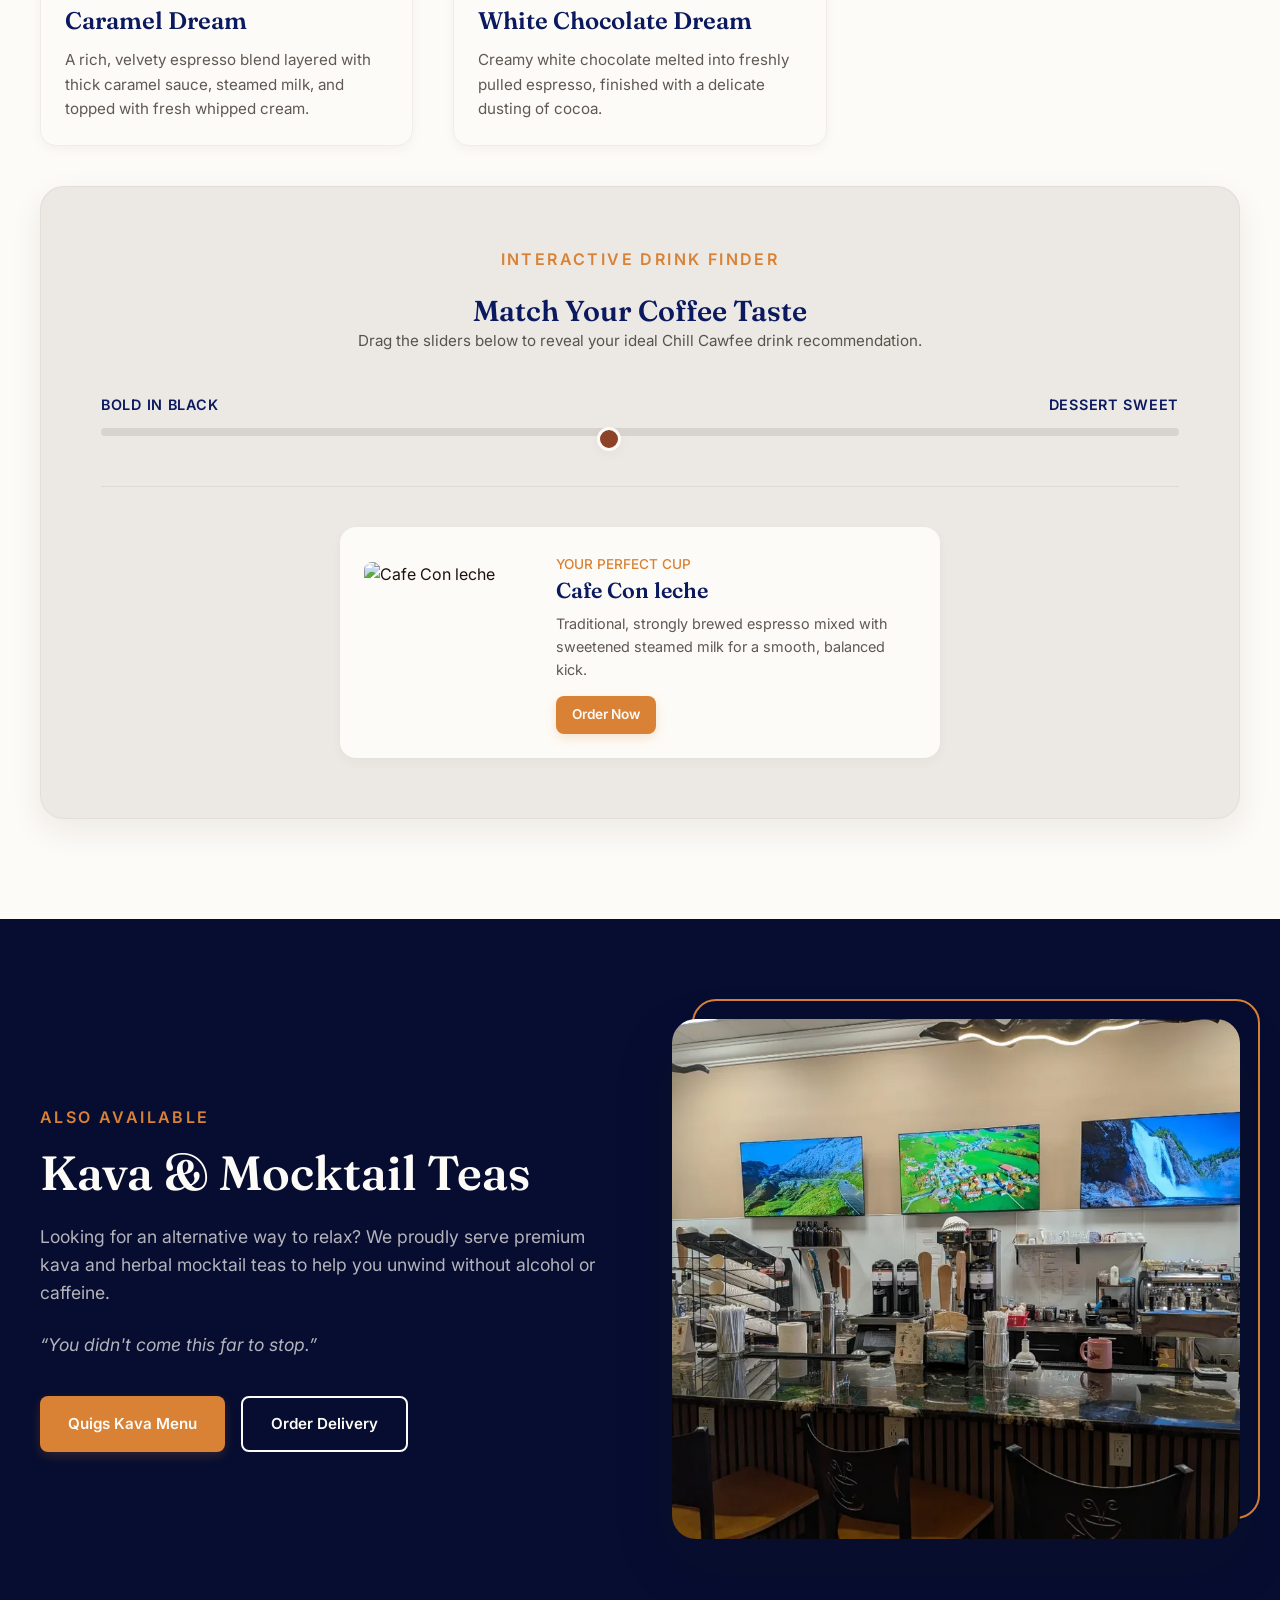
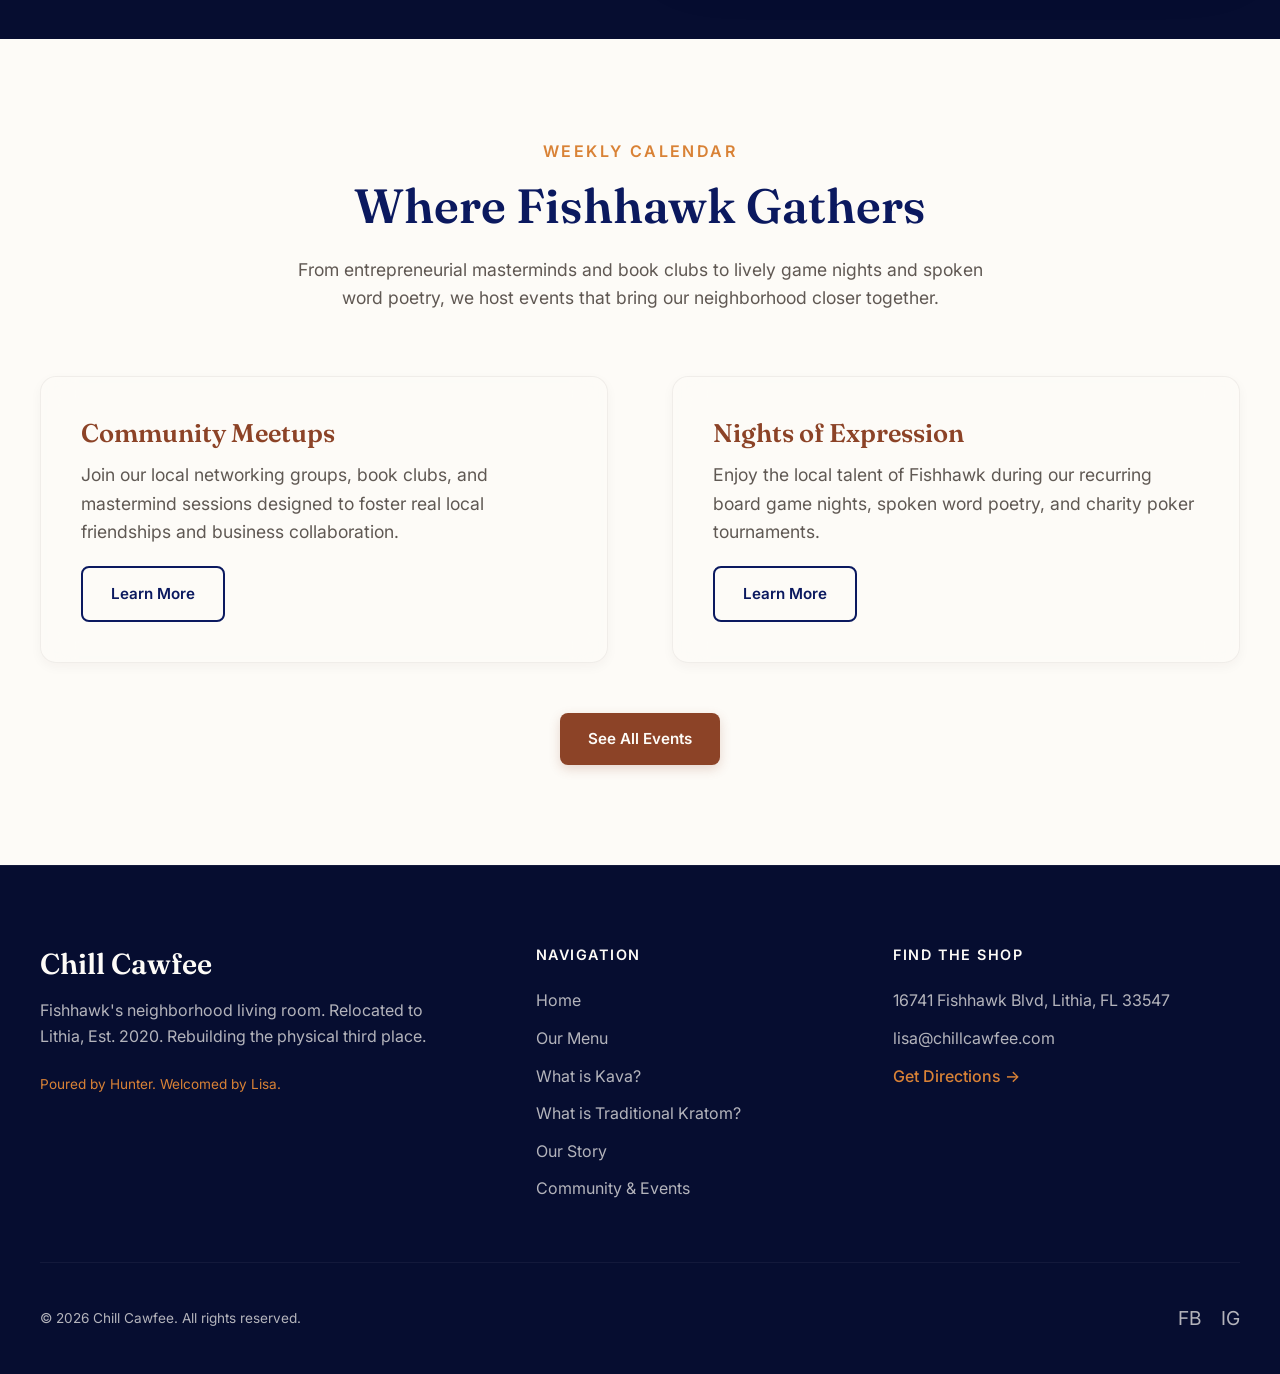
==== commit 24d5794c: "Optimize images for load speed: convert 41 used images to WebP (200MB->4MB, resized to max 1000px), " ====
--- a/index.html
+++ b/index.html
@@ -101,7 +101,7 @@
   <!-- Sticky Glassmorphic Header -->
   <header class="navbar">
     <div class="navbar-container">
-      <a href="/" class="logo-link">
+      <a href="index.html" class="logo-link">
         <img src="https://assets.zyrosite.com/kKuMz4O3W0xbbwAe/untitled-design-LO1NmizVwhW1nuXs.png" alt="Chill Cawfee Logo" class="logo-img">
         <span>Chill Cawfee</span>
       </a>
@@ -112,19 +112,19 @@
       </button>
       <nav>
         <ul class="nav-menu">
-          <li><a href="/" class="nav-link active">Home</a></li>
-          <li><a href="menu" class="nav-link">Our Menu</a></li>
-          <li><a href="kava" class="nav-link">What is Kava?</a></li>
-          <li><a href="kratom" class="nav-link">What is Traditional Kratom?</a></li>
-          <li><a href="about" class="nav-link">Our Story</a></li>
-          <li><a href="community" class="nav-link">Community &amp; Events</a></li>
+          <li><a href="index.html" class="nav-link active">Home</a></li>
+          <li><a href="menu.html" class="nav-link">Our Menu</a></li>
+          <li><a href="kava.html" class="nav-link">What is Kava?</a></li>
+          <li><a href="kratom.html" class="nav-link">What is Traditional Kratom?</a></li>
+          <li><a href="about.html" class="nav-link">Our Story</a></li>
+          <li><a href="community.html" class="nav-link">Community &amp; Events</a></li>
           <li class="mobile-cta-item">
-            <a href="menu" class="btn btn-primary">View Menu</a>
+            <a href="menu.html" class="btn btn-primary">View Menu</a>
           </li>
         </ul>
       </nav>
       <div class="desktop-cta">
-        <a href="menu" class="btn btn-primary" id="header-cta-btn">View Menu</a>
+        <a href="menu.html" class="btn btn-primary" id="header-cta-btn">View Menu</a>
       </div>
     </div>
   </header>
@@ -137,12 +137,12 @@
         <h1 class="hero-title">Fishhawk's Neighborhood <em>Living Room</em></h1>
         <p class="hero-description">We built Chill Cawfee because real handshakes beat virtual calls. Pull up a cozy chair, grab an unapologetically sweet drink, and connect with your neighbors.</p>
         <div class="hero-buttons">
-          <a href="menu" class="btn btn-primary">View Our Menu</a>
-          <a href="community" class="btn btn-secondary">Event Calendar</a>
+          <a href="menu.html" class="btn btn-primary">View Our Menu</a>
+          <a href="community.html" class="btn btn-secondary">Event Calendar</a>
         </div>
       </div>
       <div class="hero-image-wrapper animate-on-scroll stagger-2">
-        <img src="storefront.jpg" alt="Chill Cawfee & Quigs Kava Lounge Storefront - Now Open" class="hero-image">
+        <img src="storefront.webp" alt="Chill Cawfee & Quigs Kava Lounge Storefront - Now Open" class="hero-image">
         <div class="hero-image-mask"></div>
       </div>
     </div>
@@ -170,7 +170,7 @@
       <div class="grid-2">
         <div class="animate-on-scroll">
           <div class="hero-image-wrapper">
-            <img src="family-connections.jpg" alt="Family Connection at Chill Cawfee" class="hero-image">
+            <img src="family-connections.webp" alt="Family Connection at Chill Cawfee" class="hero-image">
             <div class="hero-image-mask" style="border-color: var(--color-terracotta);"></div>
           </div>
         </div>
@@ -179,7 +179,7 @@
           <h2 class="section-title">Built for Real Connections</h2>
           <p class="section-desc" style="margin-bottom: 20px;">Founded in 2020 by Lisa and Tom Quigley, Chill Cawfee was created with a simple vision: to bring people together over great coffee, meaningful conversations, and a sense of community. As longtime FishHawk residents since 2001, we've always been passionate about serving the place we call home.</p>
           <p class="section-desc" style="margin-bottom: 30px;">Today, Lisa proudly operates Chill Cawfee alongside Hunter Quigley, Tom's son and her stepson, continuing the family tradition of creating a welcoming space where neighbors become friends.</p>
-          <a href="about" class="btn btn-primary">Our Story</a>
+          <a href="about.html" class="btn btn-primary">Our Story</a>
         </div>
       </div>
     </div>
@@ -198,7 +198,7 @@
         <!-- Drink 1 -->
         <div class="glass-card drink-card animate-on-scroll stagger-1">
           <div class="drink-img-wrapper hot-steam">
-            <img src="assets/caramel_dream.jpg" alt="Caramel Dream coffee" class="drink-img">
+            <img src="assets/caramel_dream.webp" alt="Caramel Dream coffee" class="drink-img">
             <span class="drink-tag">Sweet &amp; Smooth</span>
           </div>
           <div class="drink-info" style="padding: 24px; text-align: left;">
@@ -211,7 +211,7 @@
         <!-- Drink 2 -->
         <div class="glass-card drink-card animate-on-scroll stagger-2">
           <div class="drink-img-wrapper hot-steam">
-            <img src="assets/white_chocolate_dream.jpg" alt="White Chocolate Dream coffee" class="drink-img">
+            <img src="assets/white_chocolate_dream.webp" alt="White Chocolate Dream coffee" class="drink-img">
             <span class="drink-tag">Classic Vibe</span>
           </div>
           <div class="drink-info" style="padding: 24px; text-align: left;">
@@ -224,7 +224,7 @@
         <!-- Drink 3 -->
         <div class="glass-card drink-card animate-on-scroll stagger-3">
           <div class="drink-img-wrapper hot-steam">
-            <img src="assets/dark_chocolate_dream.jpg" alt="Double Dark Mocha coffee" class="drink-img">
+            <img src="assets/dark_chocolate_dream.webp" alt="Double Dark Mocha coffee" class="drink-img">
             <span class="drink-tag">Dark &amp; Bold</span>
           </div>
           <div class="drink-info" style="padding: 24px; text-align: left;">
@@ -292,7 +292,7 @@
         </div>
         <div class="animate-on-scroll stagger-1">
           <div class="hero-image-wrapper">
-            <img src="bar-setup.jpg" alt="Chill Cawfee & Quigs Kava Lounge Bar Setup" class="hero-image">
+            <img src="bar-setup.webp" alt="Chill Cawfee & Quigs Kava Lounge Bar Setup" class="hero-image">
             <div class="hero-image-mask" style="border-color: var(--color-accent);"></div>
           </div>
         </div>
@@ -313,17 +313,17 @@
         <div class="glass-card animate-on-scroll stagger-1">
           <h3 style="margin-bottom: 12px; font-size: 1.6rem; color: var(--color-terracotta);">Community Meetups</h3>
           <p class="section-desc" style="margin-bottom: 20px;">Join our local networking groups, book clubs, and mastermind sessions designed to foster real local friendships and business collaboration.</p>
-          <a href="community" class="btn btn-secondary">Learn More</a>
+          <a href="community.html" class="btn btn-secondary">Learn More</a>
         </div>
         <div class="glass-card animate-on-scroll stagger-2">
           <h3 style="margin-bottom: 12px; font-size: 1.6rem; color: var(--color-terracotta);">Nights of Expression</h3>
           <p class="section-desc" style="margin-bottom: 20px;">Enjoy the local talent of Fishhawk during our recurring board game nights, spoken word poetry, and charity poker tournaments.</p>
-          <a href="community" class="btn btn-secondary">Learn More</a>
+          <a href="community.html" class="btn btn-secondary">Learn More</a>
         </div>
       </div>
 
       <div style="text-align: center; margin-top: 50px;" class="animate-on-scroll">
-        <a href="community" class="btn btn-primary">See All Events</a>
+        <a href="community.html" class="btn btn-primary">See All Events</a>
       </div>
     </div>
   </section>
@@ -339,12 +339,12 @@
       <div class="footer-links">
         <h4>Navigation</h4>
         <ul class="footer-menu">
-          <li><a href="/" class="footer-link">Home</a></li>
-          <li><a href="menu" class="footer-link">Our Menu</a></li>
-          <li><a href="kava" class="footer-link">What is Kava?</a></li>
-          <li><a href="kratom" class="footer-link">What is Traditional Kratom?</a></li>
-          <li><a href="about" class="footer-link">Our Story</a></li>
-          <li><a href="community" class="footer-link">Community &amp; Events</a></li>
+          <li><a href="index.html" class="footer-link">Home</a></li>
+          <li><a href="menu.html" class="footer-link">Our Menu</a></li>
+          <li><a href="kava.html" class="footer-link">What is Kava?</a></li>
+          <li><a href="kratom.html" class="footer-link">What is Traditional Kratom?</a></li>
+          <li><a href="about.html" class="footer-link">Our Story</a></li>
+          <li><a href="community.html" class="footer-link">Community &amp; Events</a></li>
         </ul>
       </div>
       <div class="footer-contact">
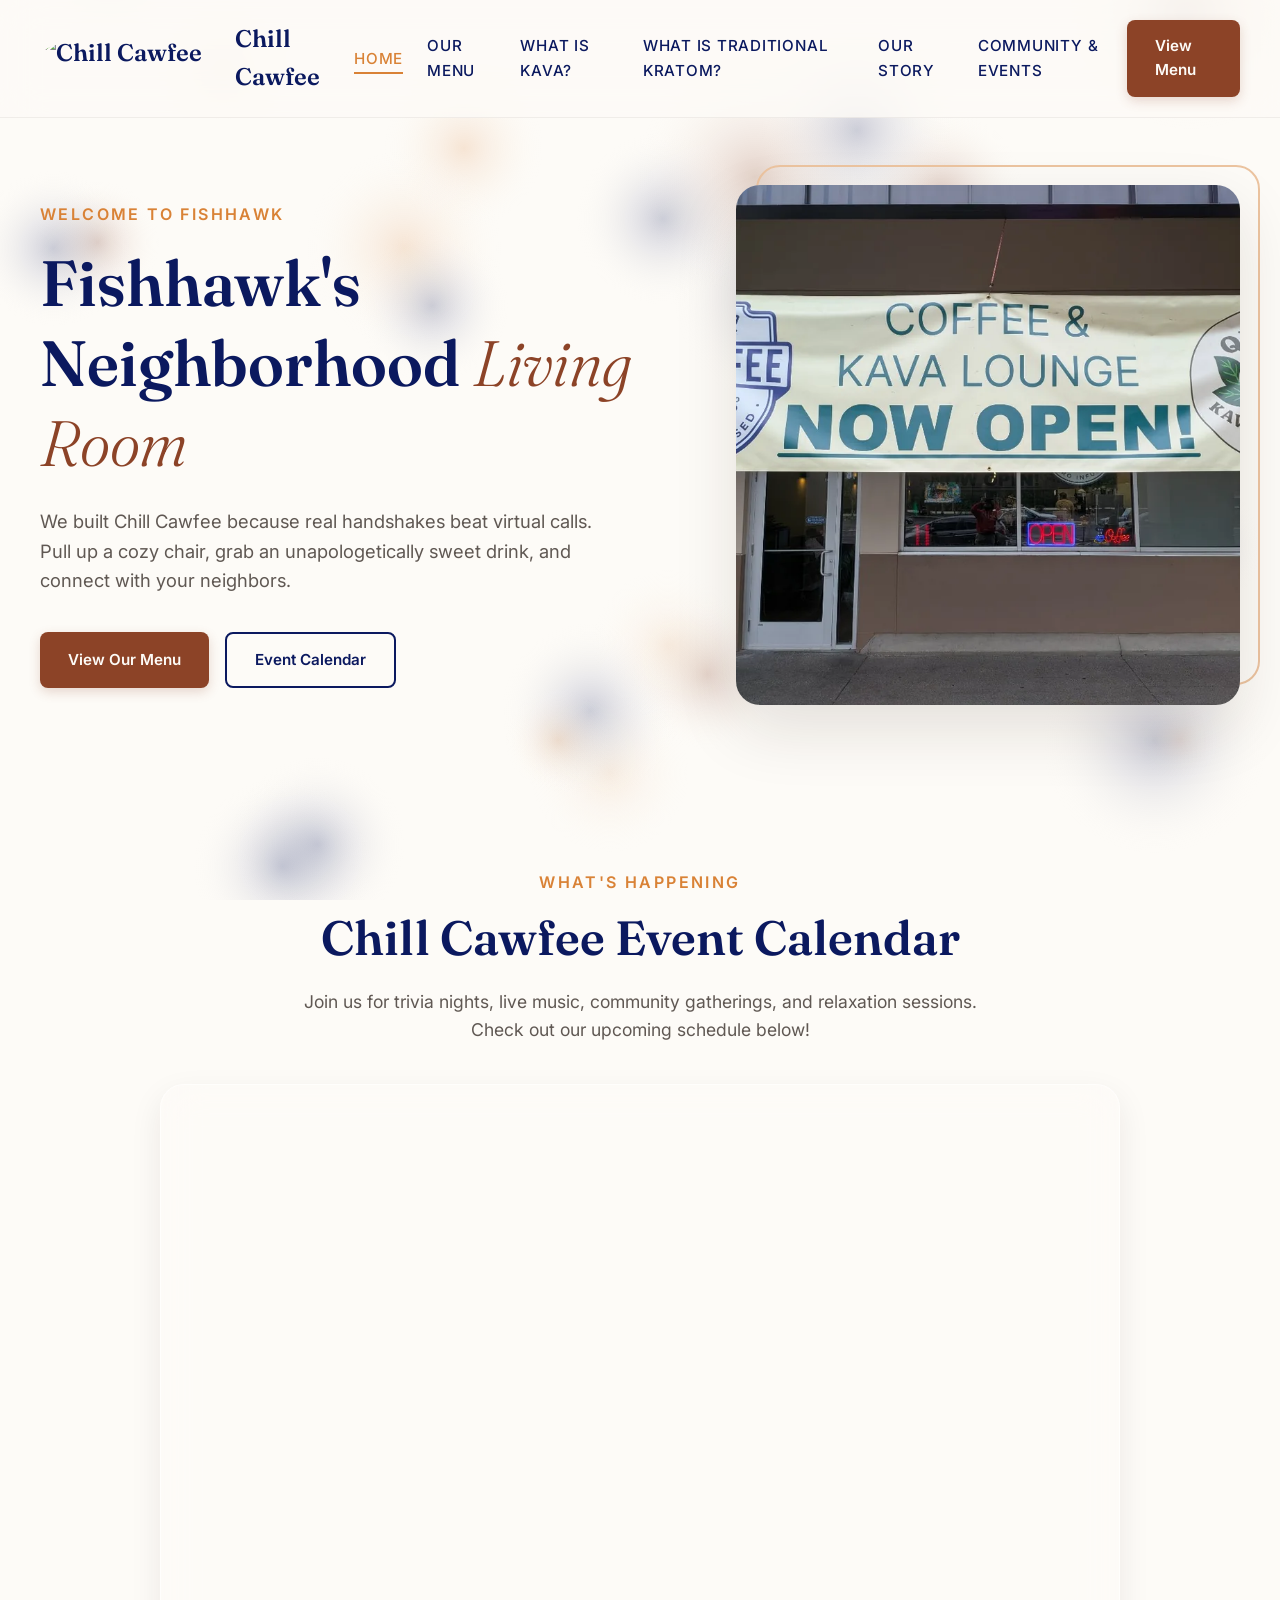
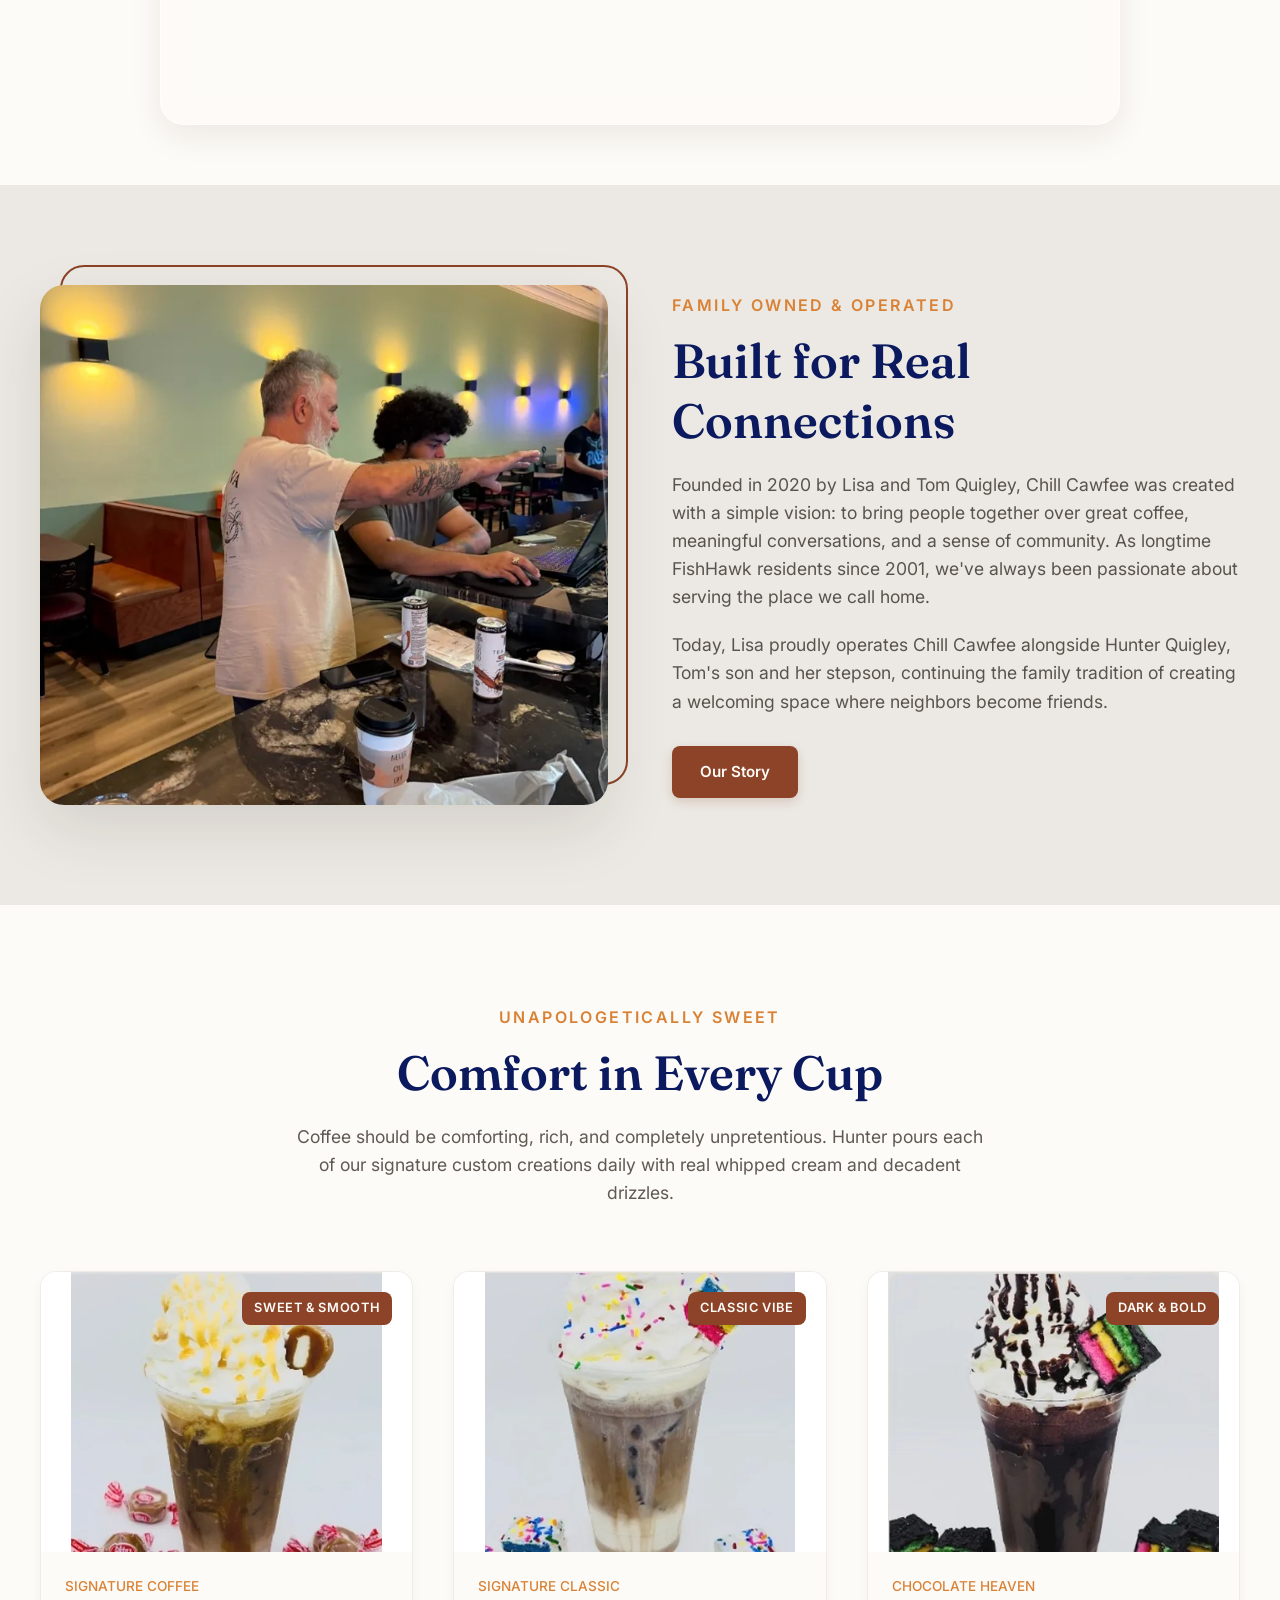
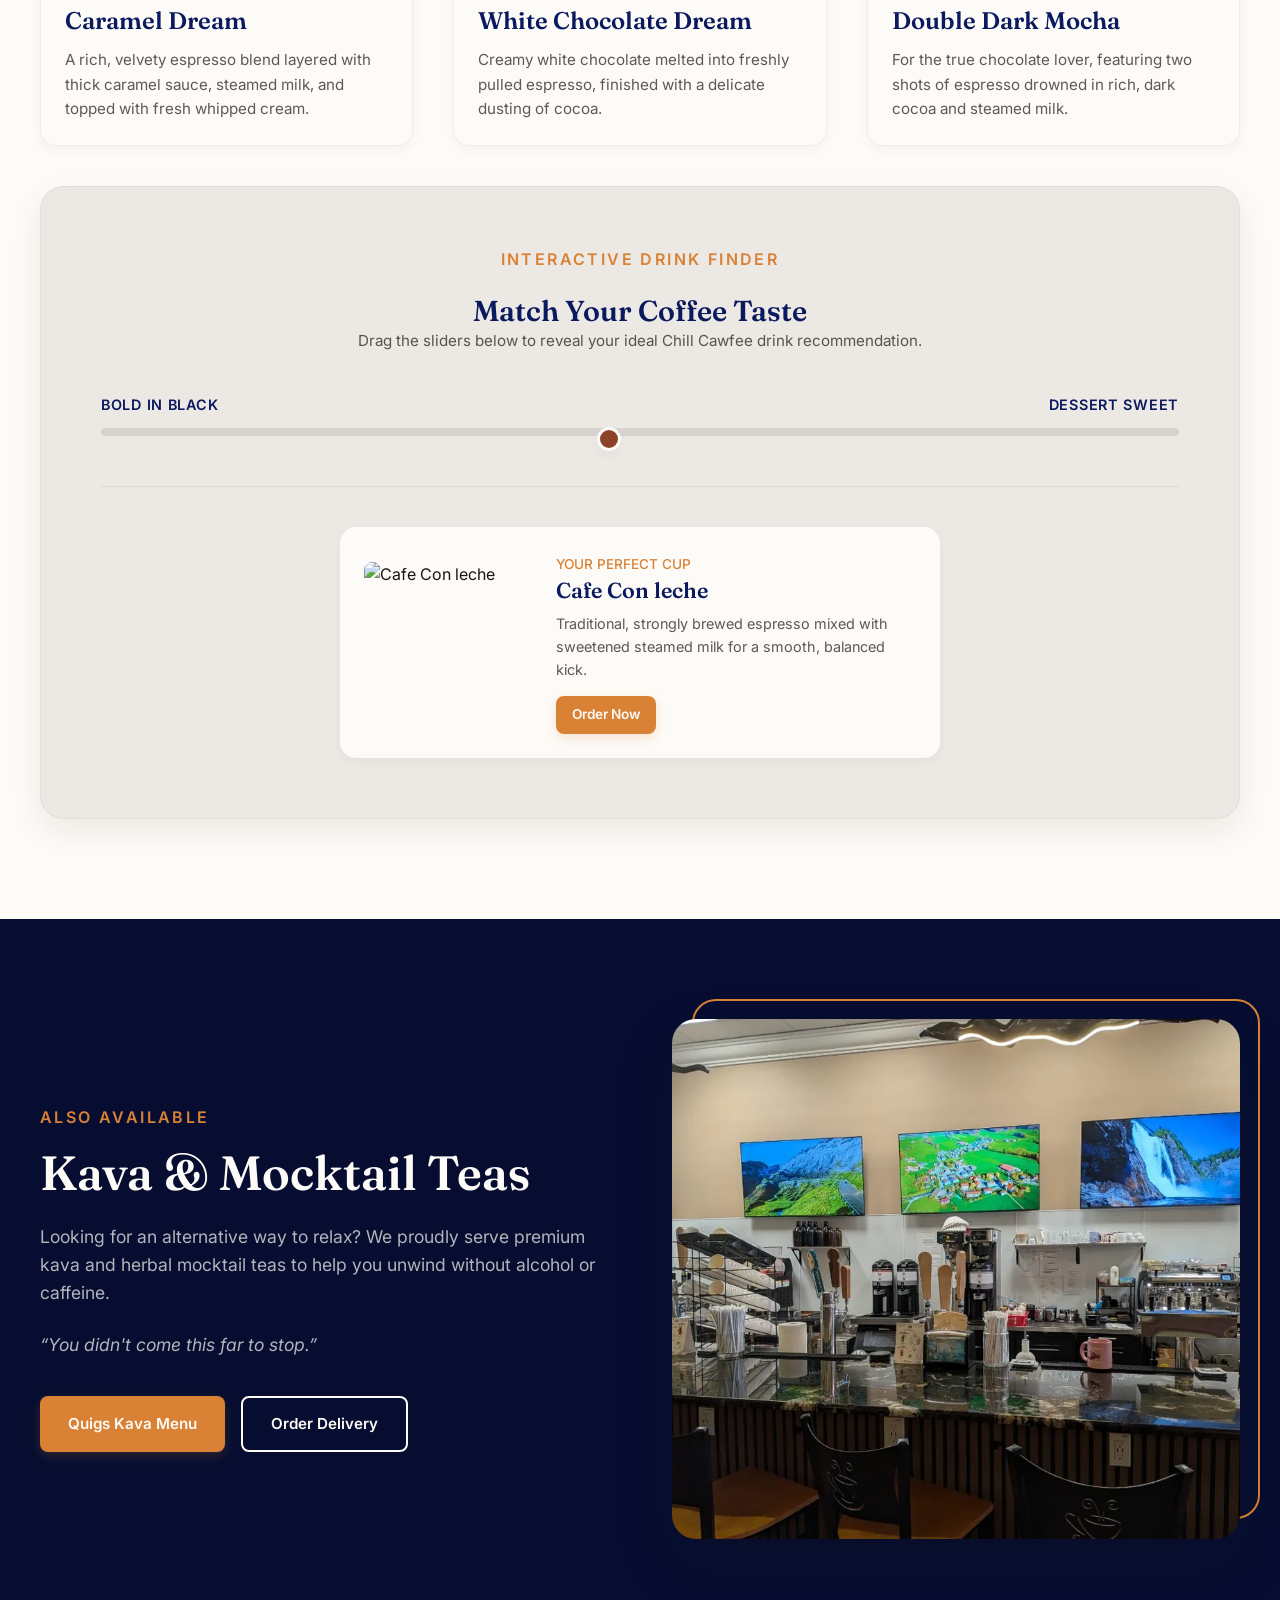
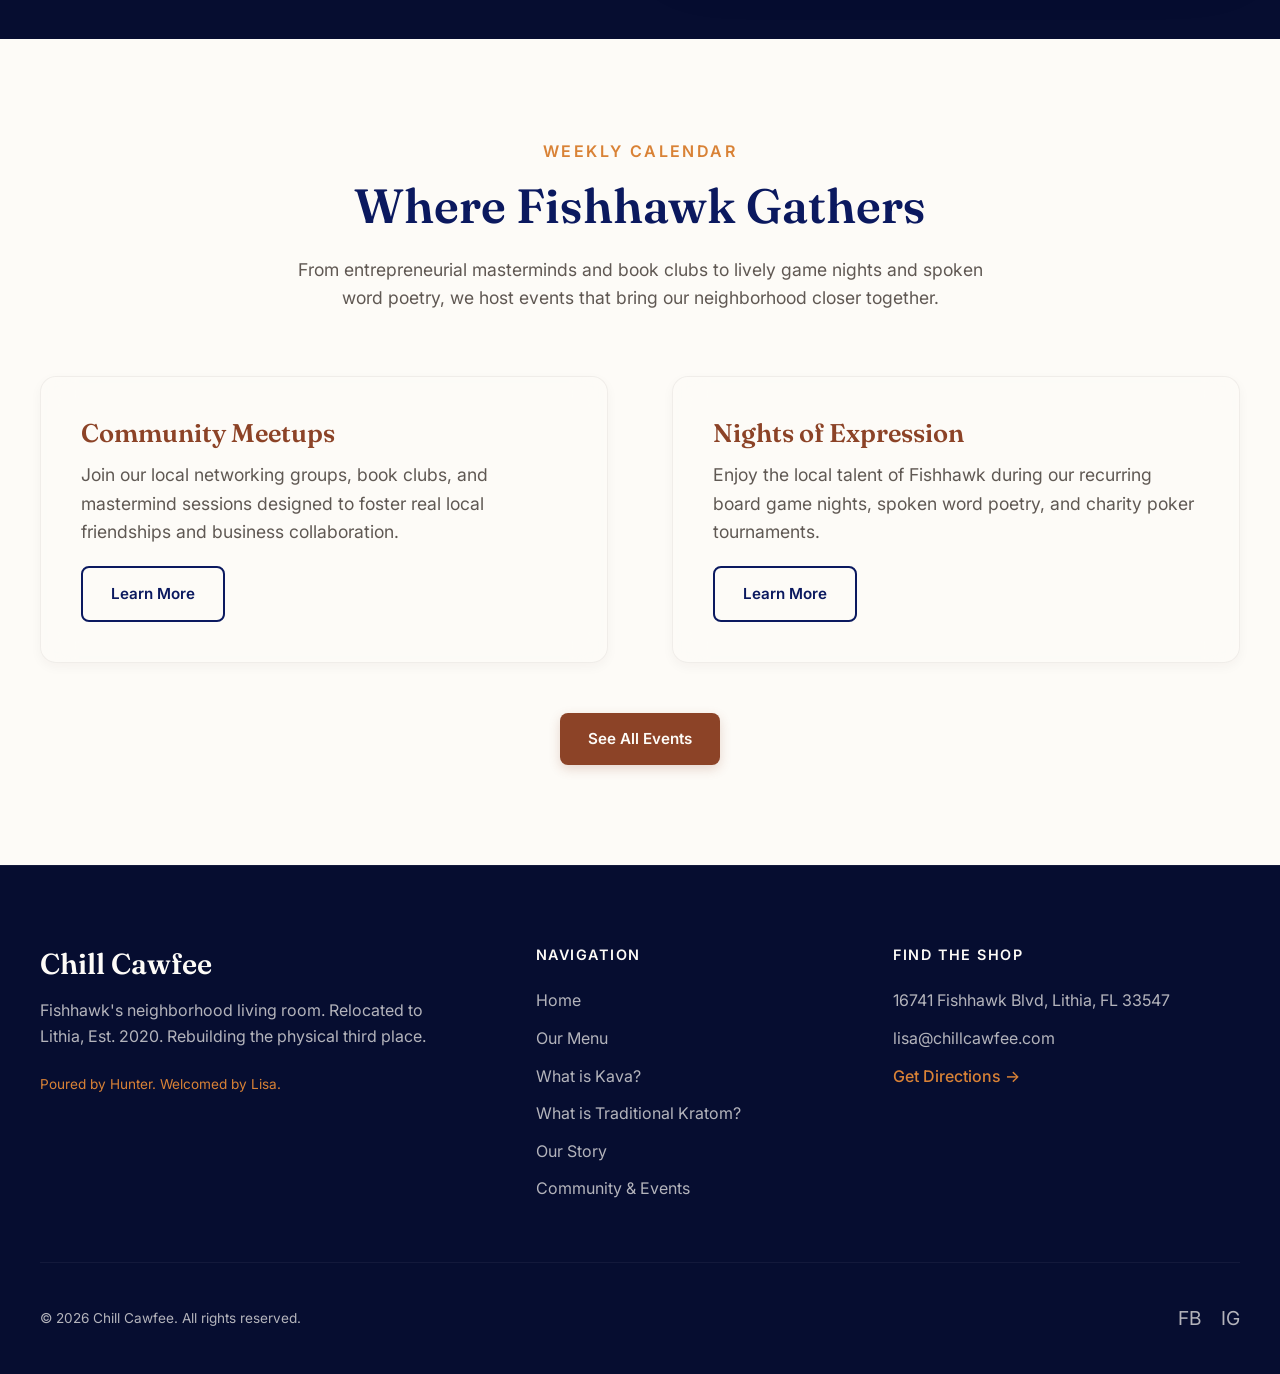
==== commit f7bf5493: "Merge branch 'main' of https://github.com/Brand-Hyve/chill-cawfee" ====
--- a/index.html
+++ b/index.html
@@ -101,7 +101,7 @@
   <!-- Sticky Glassmorphic Header -->
   <header class="navbar">
     <div class="navbar-container">
-      <a href="index.html" class="logo-link">
+      <a href="/" class="logo-link">
         <img src="https://assets.zyrosite.com/kKuMz4O3W0xbbwAe/untitled-design-LO1NmizVwhW1nuXs.png" alt="Chill Cawfee Logo" class="logo-img">
         <span>Chill Cawfee</span>
       </a>
@@ -112,19 +112,19 @@
       </button>
       <nav>
         <ul class="nav-menu">
-          <li><a href="index.html" class="nav-link active">Home</a></li>
-          <li><a href="menu.html" class="nav-link">Our Menu</a></li>
-          <li><a href="kava.html" class="nav-link">What is Kava?</a></li>
-          <li><a href="kratom.html" class="nav-link">What is Traditional Kratom?</a></li>
-          <li><a href="about.html" class="nav-link">Our Story</a></li>
-          <li><a href="community.html" class="nav-link">Community &amp; Events</a></li>
+          <li><a href="/" class="nav-link active">Home</a></li>
+          <li><a href="menu" class="nav-link">Our Menu</a></li>
+          <li><a href="kava" class="nav-link">What is Kava?</a></li>
+          <li><a href="kratom" class="nav-link">What is Traditional Kratom?</a></li>
+          <li><a href="about" class="nav-link">Our Story</a></li>
+          <li><a href="community" class="nav-link">Community &amp; Events</a></li>
           <li class="mobile-cta-item">
-            <a href="menu.html" class="btn btn-primary">View Menu</a>
+            <a href="menu" class="btn btn-primary">View Menu</a>
           </li>
         </ul>
       </nav>
       <div class="desktop-cta">
-        <a href="menu.html" class="btn btn-primary" id="header-cta-btn">View Menu</a>
+        <a href="menu" class="btn btn-primary" id="header-cta-btn">View Menu</a>
       </div>
     </div>
   </header>
@@ -137,8 +137,8 @@
         <h1 class="hero-title">Fishhawk's Neighborhood <em>Living Room</em></h1>
         <p class="hero-description">We built Chill Cawfee because real handshakes beat virtual calls. Pull up a cozy chair, grab an unapologetically sweet drink, and connect with your neighbors.</p>
         <div class="hero-buttons">
-          <a href="menu.html" class="btn btn-primary">View Our Menu</a>
-          <a href="community.html" class="btn btn-secondary">Event Calendar</a>
+          <a href="menu" class="btn btn-primary">View Our Menu</a>
+          <a href="community" class="btn btn-secondary">Event Calendar</a>
         </div>
       </div>
       <div class="hero-image-wrapper animate-on-scroll stagger-2">
@@ -179,7 +179,7 @@
           <h2 class="section-title">Built for Real Connections</h2>
           <p class="section-desc" style="margin-bottom: 20px;">Founded in 2020 by Lisa and Tom Quigley, Chill Cawfee was created with a simple vision: to bring people together over great coffee, meaningful conversations, and a sense of community. As longtime FishHawk residents since 2001, we've always been passionate about serving the place we call home.</p>
           <p class="section-desc" style="margin-bottom: 30px;">Today, Lisa proudly operates Chill Cawfee alongside Hunter Quigley, Tom's son and her stepson, continuing the family tradition of creating a welcoming space where neighbors become friends.</p>
-          <a href="about.html" class="btn btn-primary">Our Story</a>
+          <a href="about" class="btn btn-primary">Our Story</a>
         </div>
       </div>
     </div>
@@ -313,17 +313,17 @@
         <div class="glass-card animate-on-scroll stagger-1">
           <h3 style="margin-bottom: 12px; font-size: 1.6rem; color: var(--color-terracotta);">Community Meetups</h3>
           <p class="section-desc" style="margin-bottom: 20px;">Join our local networking groups, book clubs, and mastermind sessions designed to foster real local friendships and business collaboration.</p>
-          <a href="community.html" class="btn btn-secondary">Learn More</a>
+          <a href="community" class="btn btn-secondary">Learn More</a>
         </div>
         <div class="glass-card animate-on-scroll stagger-2">
           <h3 style="margin-bottom: 12px; font-size: 1.6rem; color: var(--color-terracotta);">Nights of Expression</h3>
           <p class="section-desc" style="margin-bottom: 20px;">Enjoy the local talent of Fishhawk during our recurring board game nights, spoken word poetry, and charity poker tournaments.</p>
-          <a href="community.html" class="btn btn-secondary">Learn More</a>
+          <a href="community" class="btn btn-secondary">Learn More</a>
         </div>
       </div>
 
       <div style="text-align: center; margin-top: 50px;" class="animate-on-scroll">
-        <a href="community.html" class="btn btn-primary">See All Events</a>
+        <a href="community" class="btn btn-primary">See All Events</a>
       </div>
     </div>
   </section>
@@ -339,12 +339,12 @@
       <div class="footer-links">
         <h4>Navigation</h4>
         <ul class="footer-menu">
-          <li><a href="index.html" class="footer-link">Home</a></li>
-          <li><a href="menu.html" class="footer-link">Our Menu</a></li>
-          <li><a href="kava.html" class="footer-link">What is Kava?</a></li>
-          <li><a href="kratom.html" class="footer-link">What is Traditional Kratom?</a></li>
-          <li><a href="about.html" class="footer-link">Our Story</a></li>
-          <li><a href="community.html" class="footer-link">Community &amp; Events</a></li>
+          <li><a href="/" class="footer-link">Home</a></li>
+          <li><a href="menu" class="footer-link">Our Menu</a></li>
+          <li><a href="kava" class="footer-link">What is Kava?</a></li>
+          <li><a href="kratom" class="footer-link">What is Traditional Kratom?</a></li>
+          <li><a href="about" class="footer-link">Our Story</a></li>
+          <li><a href="community" class="footer-link">Community &amp; Events</a></li>
         </ul>
       </div>
       <div class="footer-contact">
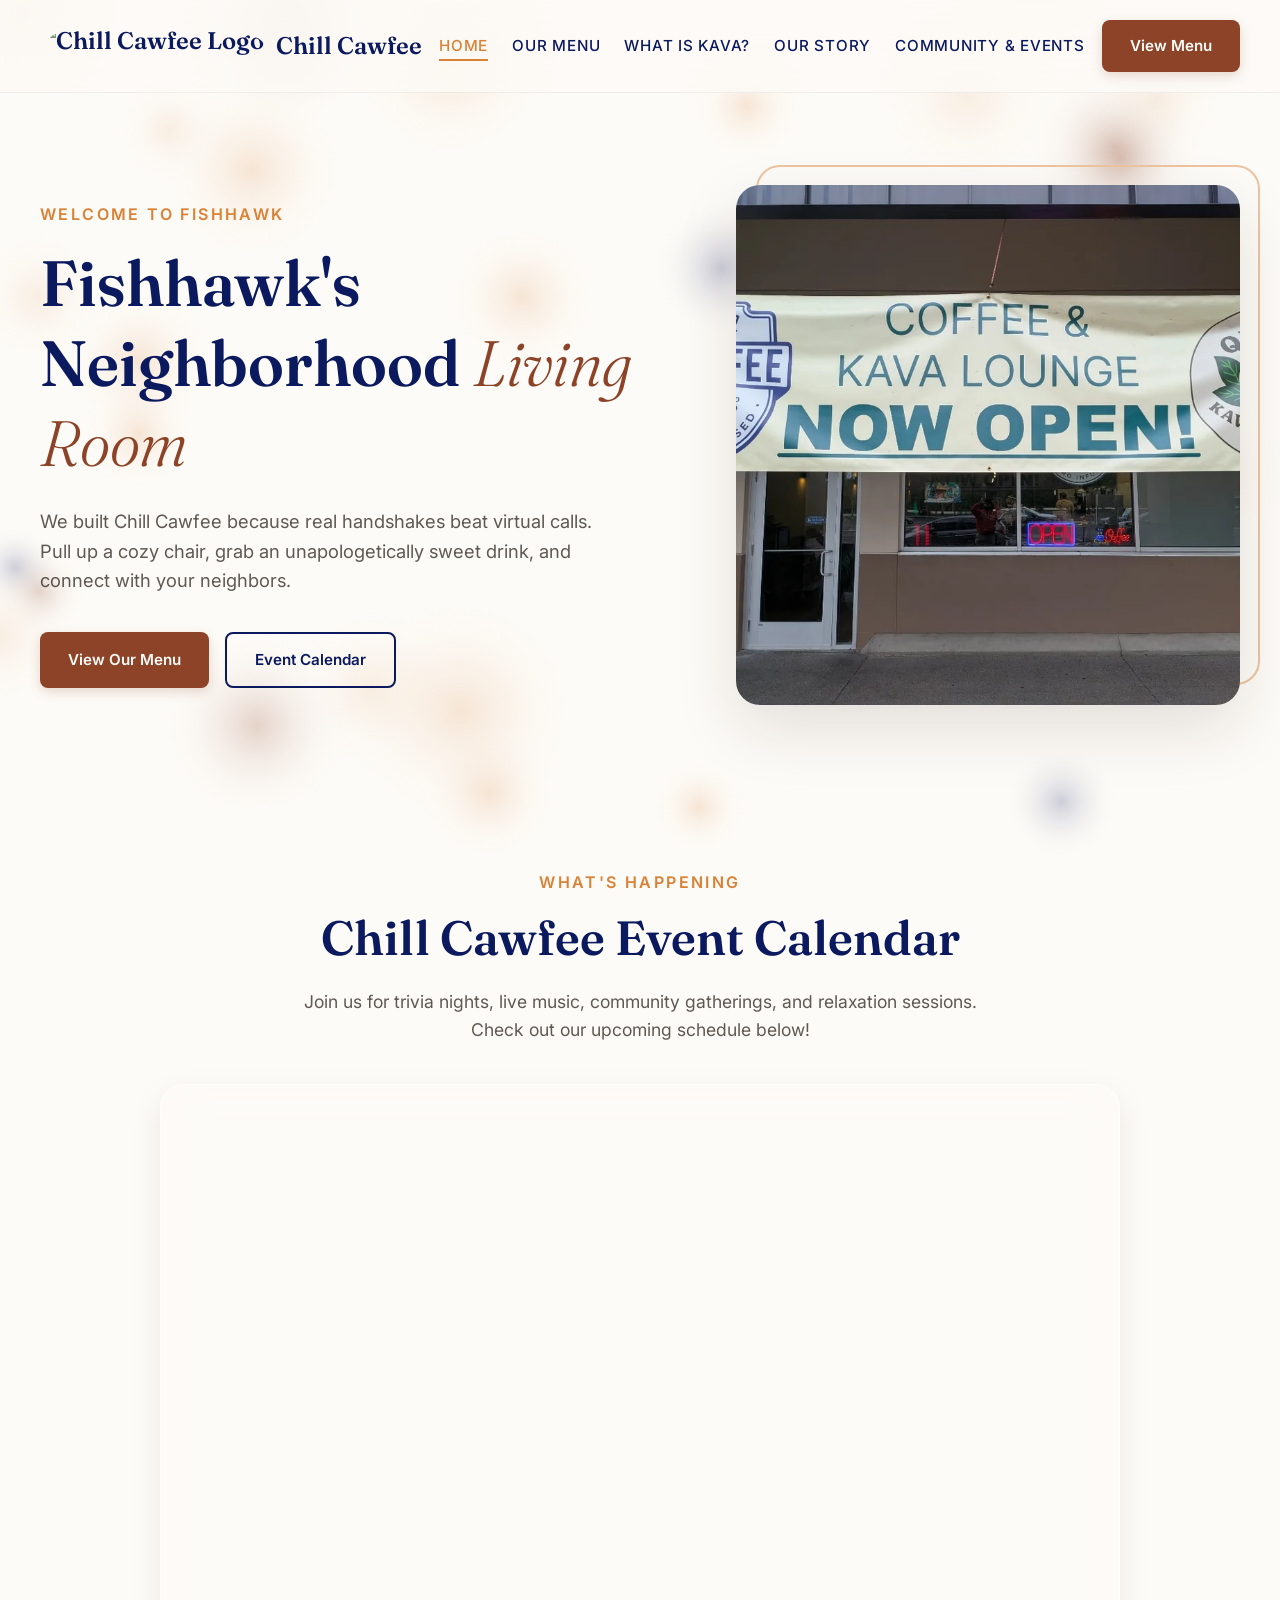
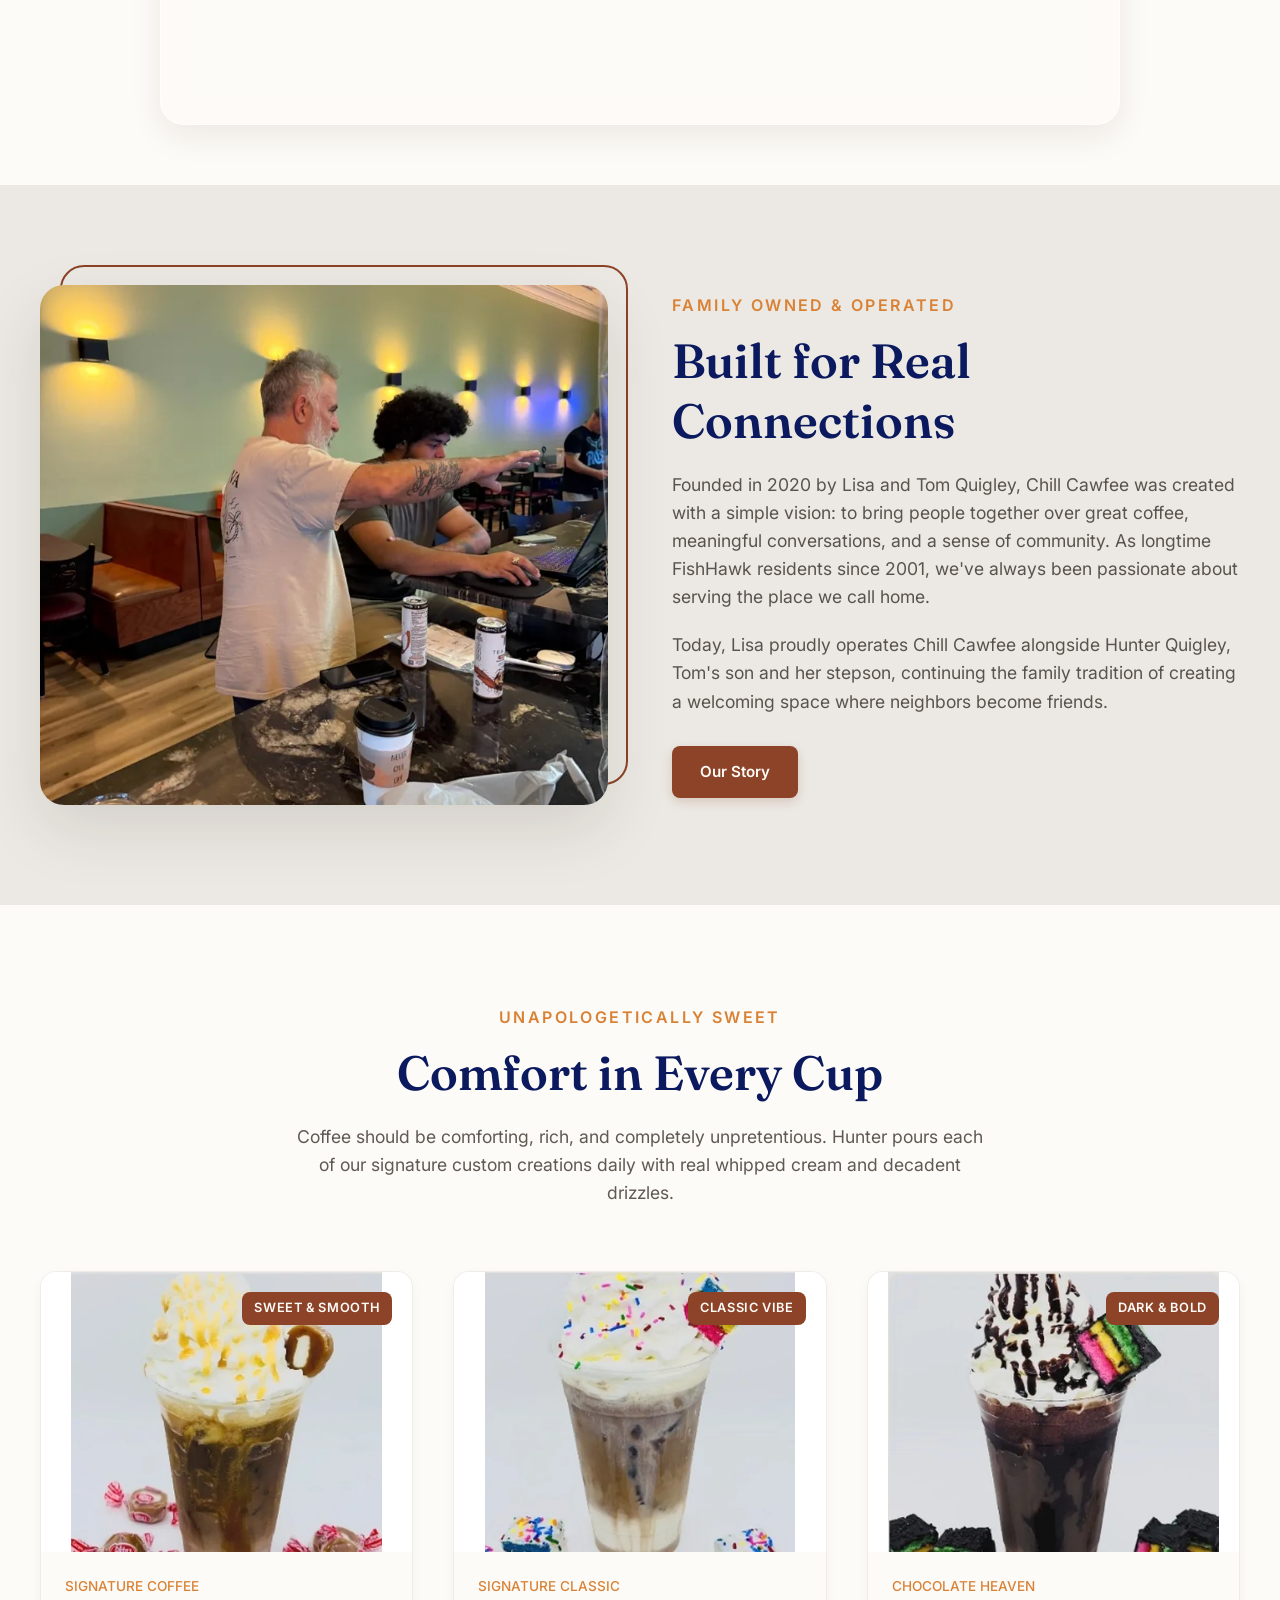
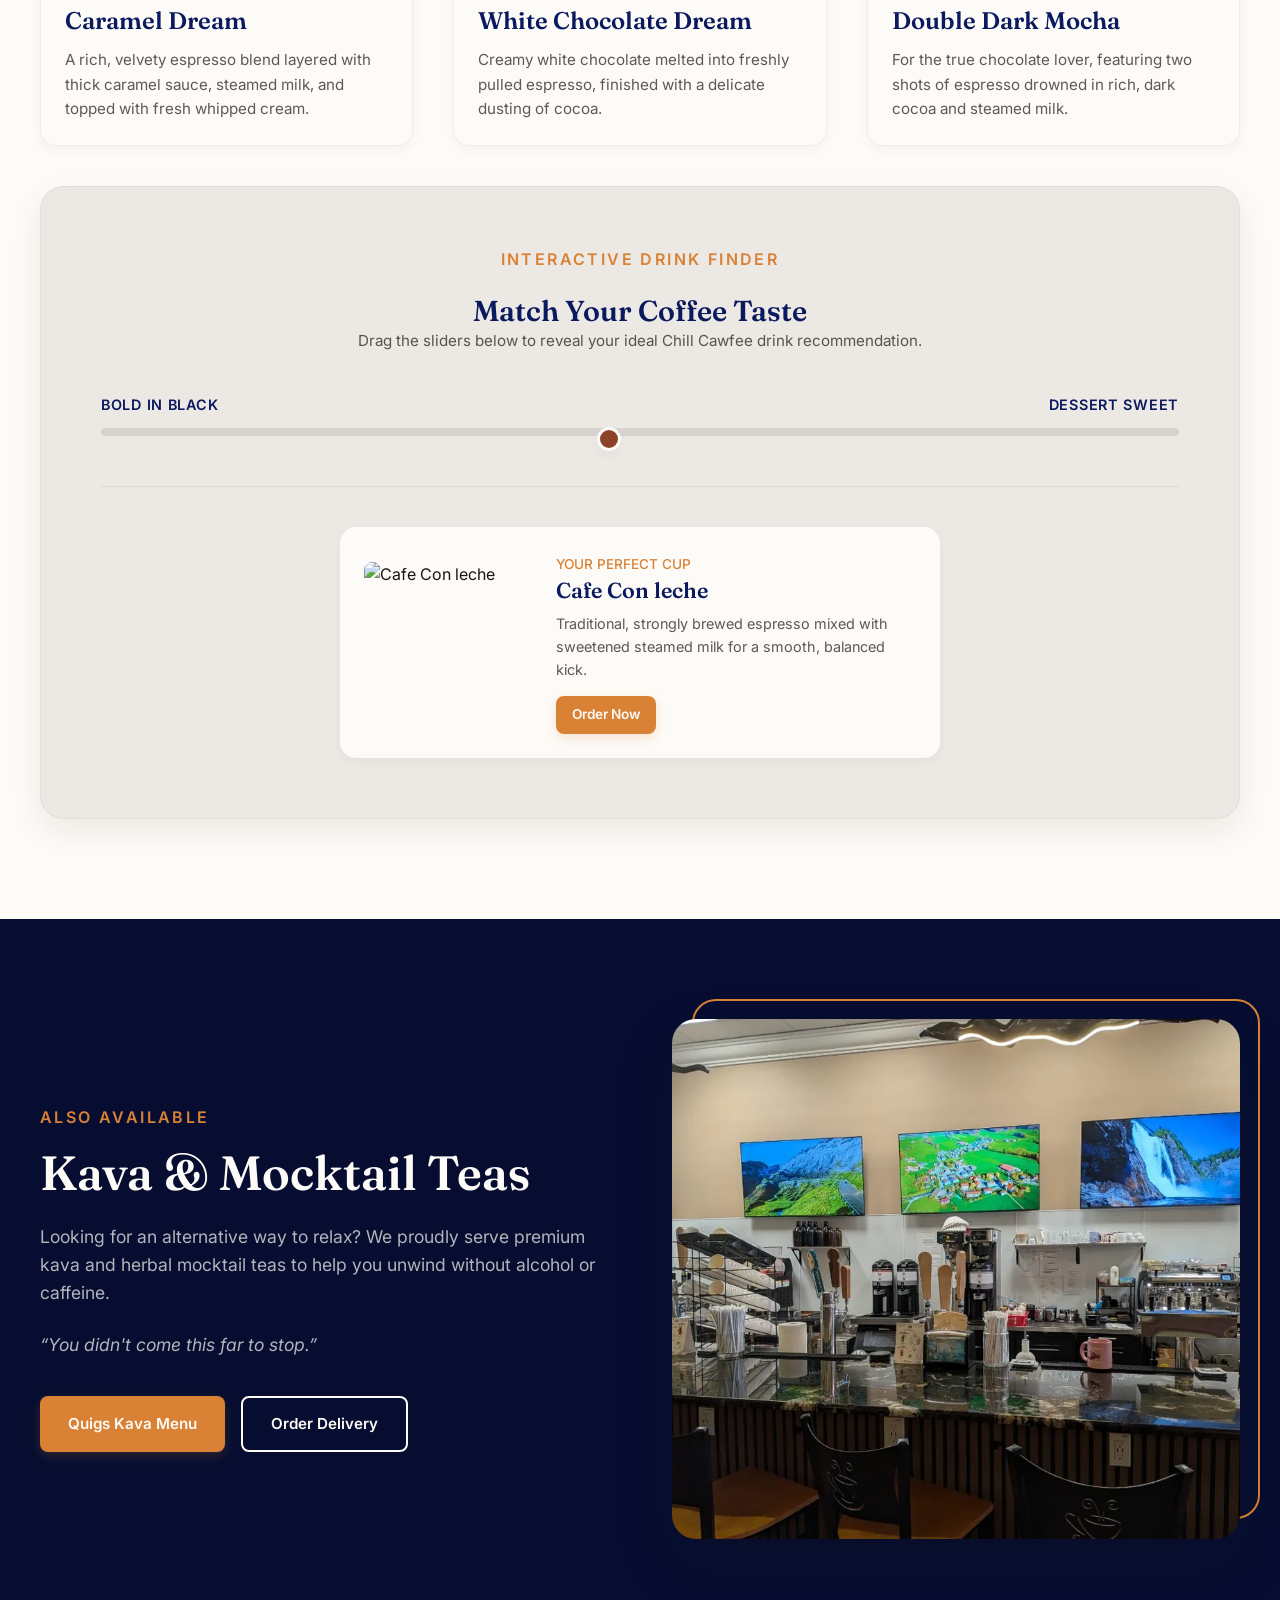
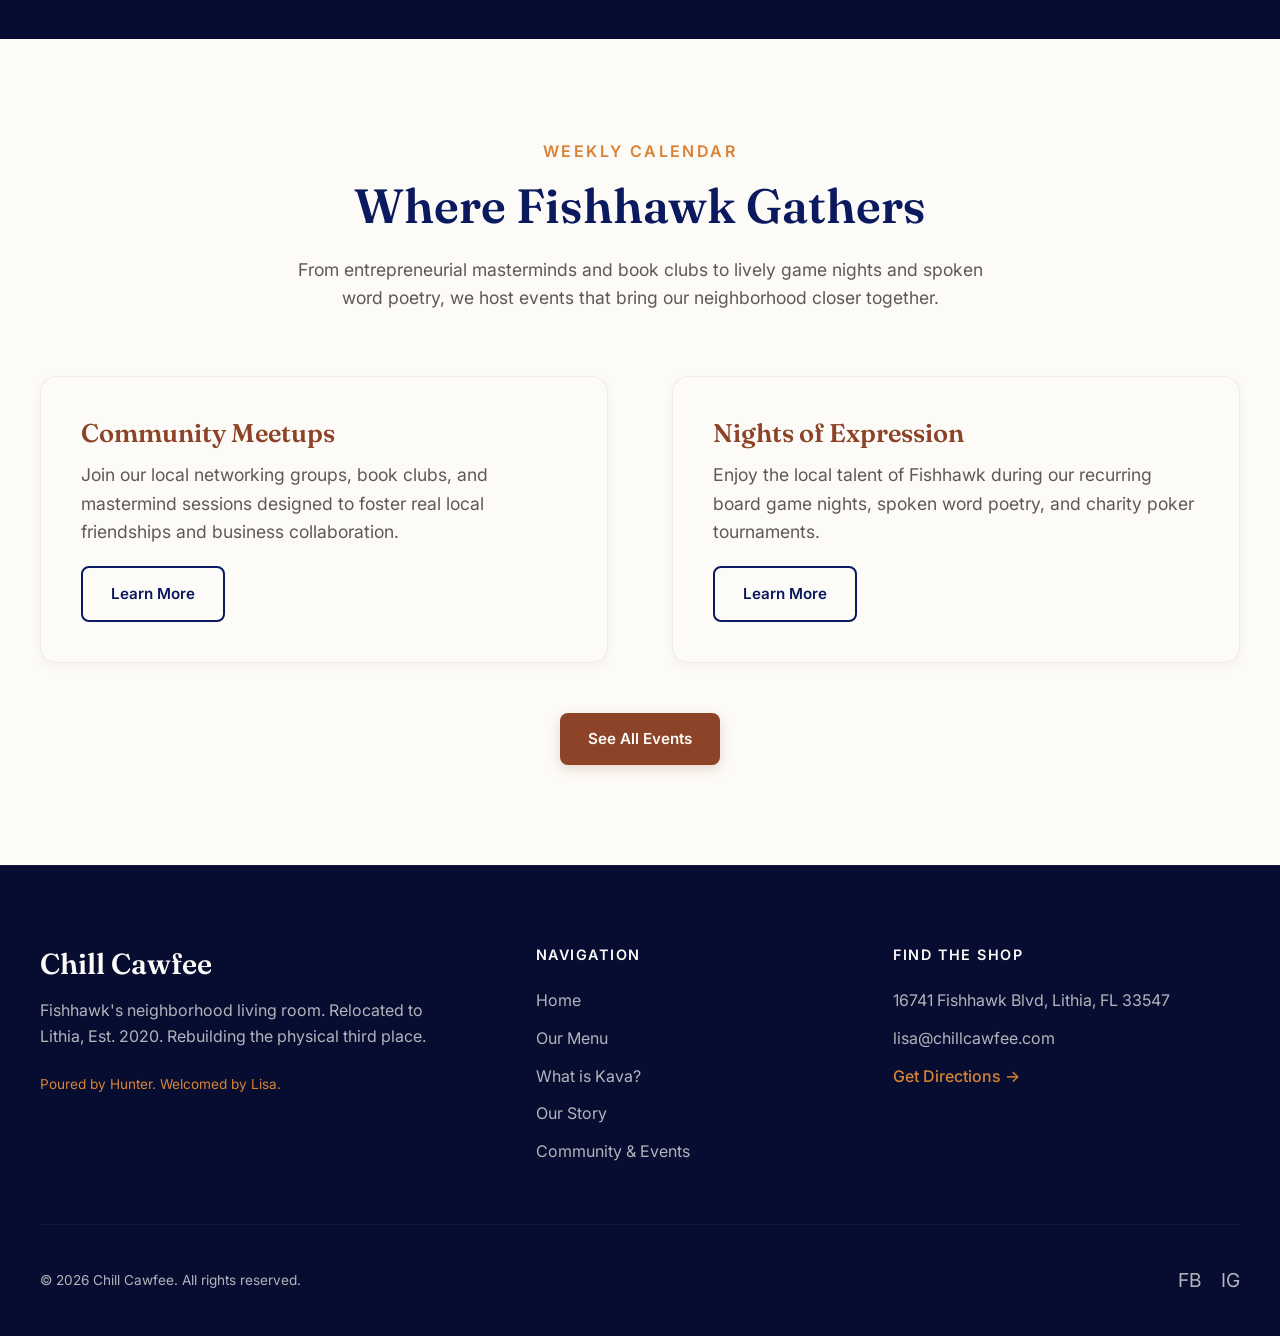
==== commit c2cb0c99: "remove: all kratom references from Chill Cawfee site - Deleted kratom.html page entirely - Removed a" ====
--- a/index.html
+++ b/index.html
@@ -87,7 +87,7 @@
       "https://www.facebook.com/chillcawfee",
       "https://www.instagram.com/chillcawfee"
     ],
-    "servesCuisine": ["Specialty Coffee", "Traditional Kava", "Relaxing Botanical Kratom Teas", "Seltzers", "Pastries"]
+    "servesCuisine": ["Specialty Coffee", "Traditional Kava", "Seltzers", "Pastries"]
   }
   </script>
 
@@ -115,8 +115,7 @@
           <li><a href="/" class="nav-link active">Home</a></li>
           <li><a href="menu" class="nav-link">Our Menu</a></li>
           <li><a href="kava" class="nav-link">What is Kava?</a></li>
-          <li><a href="kratom" class="nav-link">What is Traditional Kratom?</a></li>
-          <li><a href="about" class="nav-link">Our Story</a></li>
+<li><a href="about" class="nav-link">Our Story</a></li>
           <li><a href="community" class="nav-link">Community &amp; Events</a></li>
           <li class="mobile-cta-item">
             <a href="menu" class="btn btn-primary">View Menu</a>
@@ -342,8 +341,7 @@
           <li><a href="/" class="footer-link">Home</a></li>
           <li><a href="menu" class="footer-link">Our Menu</a></li>
           <li><a href="kava" class="footer-link">What is Kava?</a></li>
-          <li><a href="kratom" class="footer-link">What is Traditional Kratom?</a></li>
-          <li><a href="about" class="footer-link">Our Story</a></li>
+<li><a href="about" class="footer-link">Our Story</a></li>
           <li><a href="community" class="footer-link">Community &amp; Events</a></li>
         </ul>
       </div>
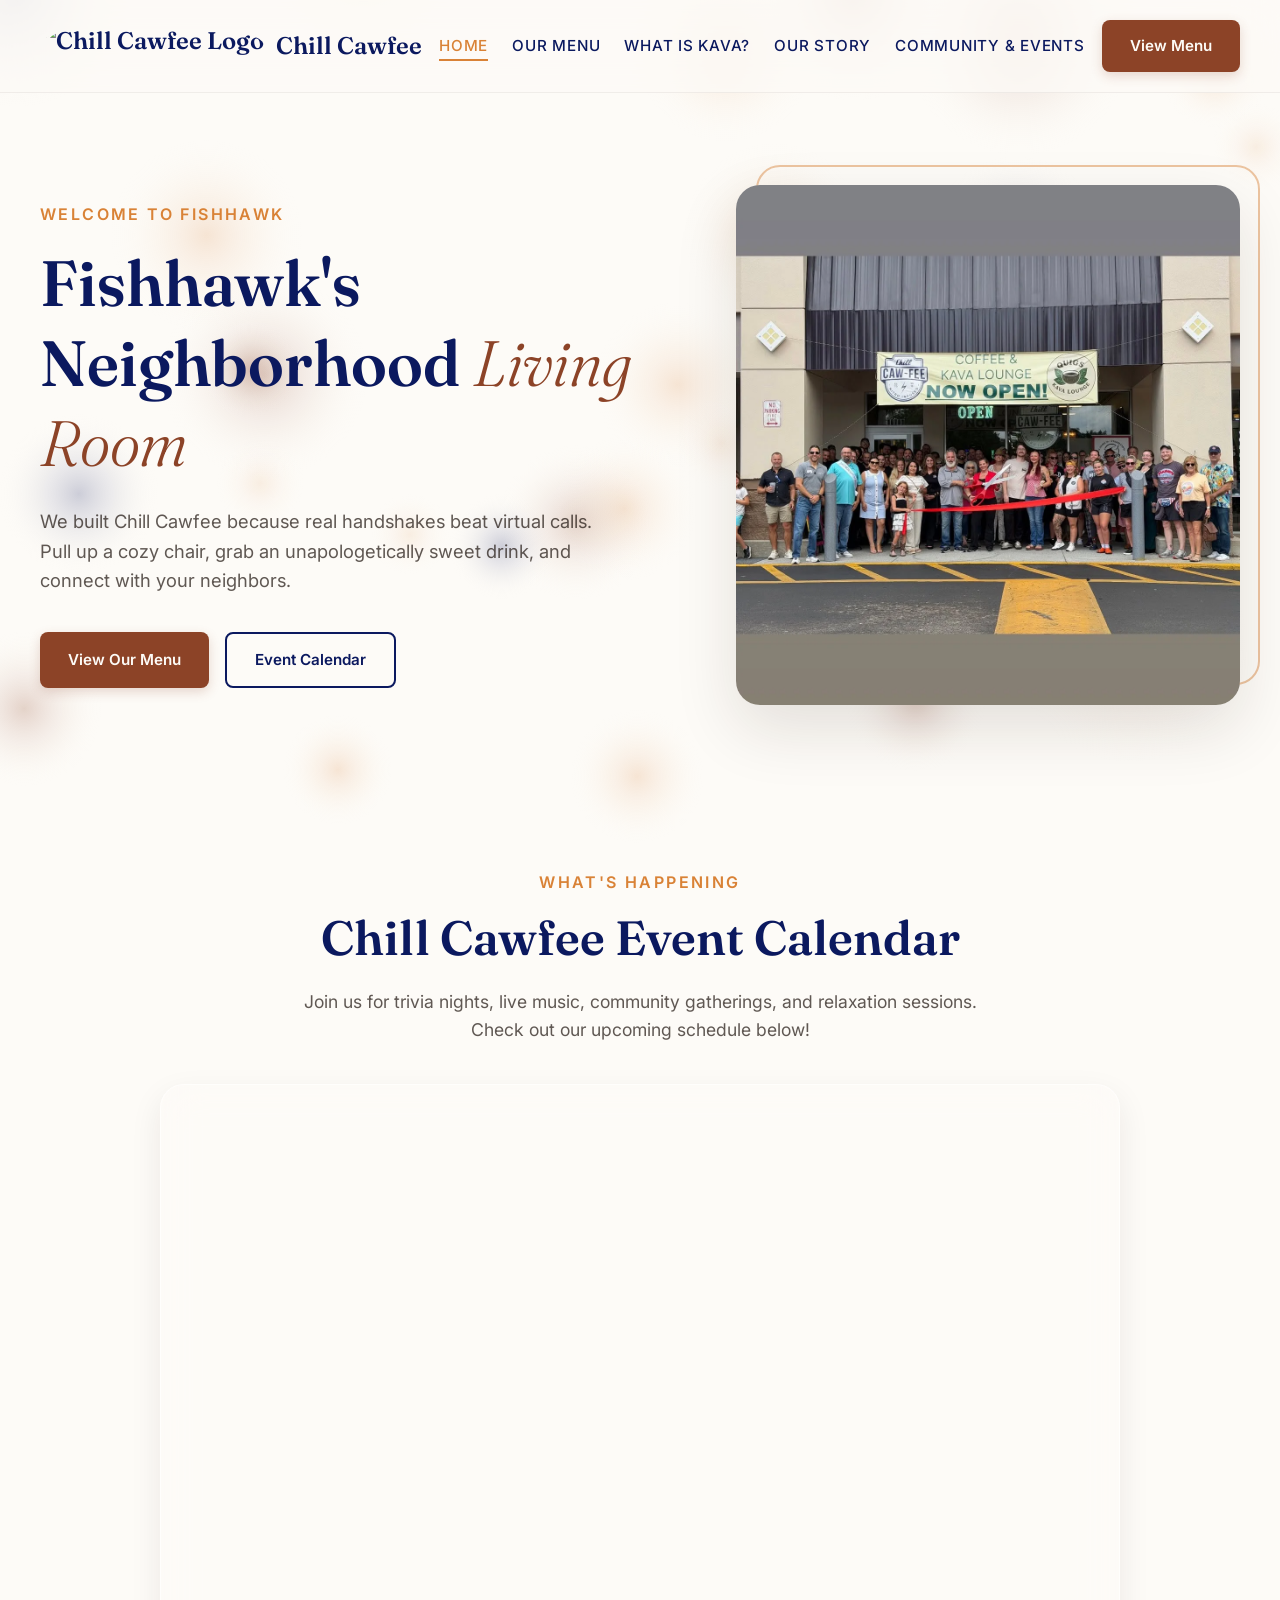
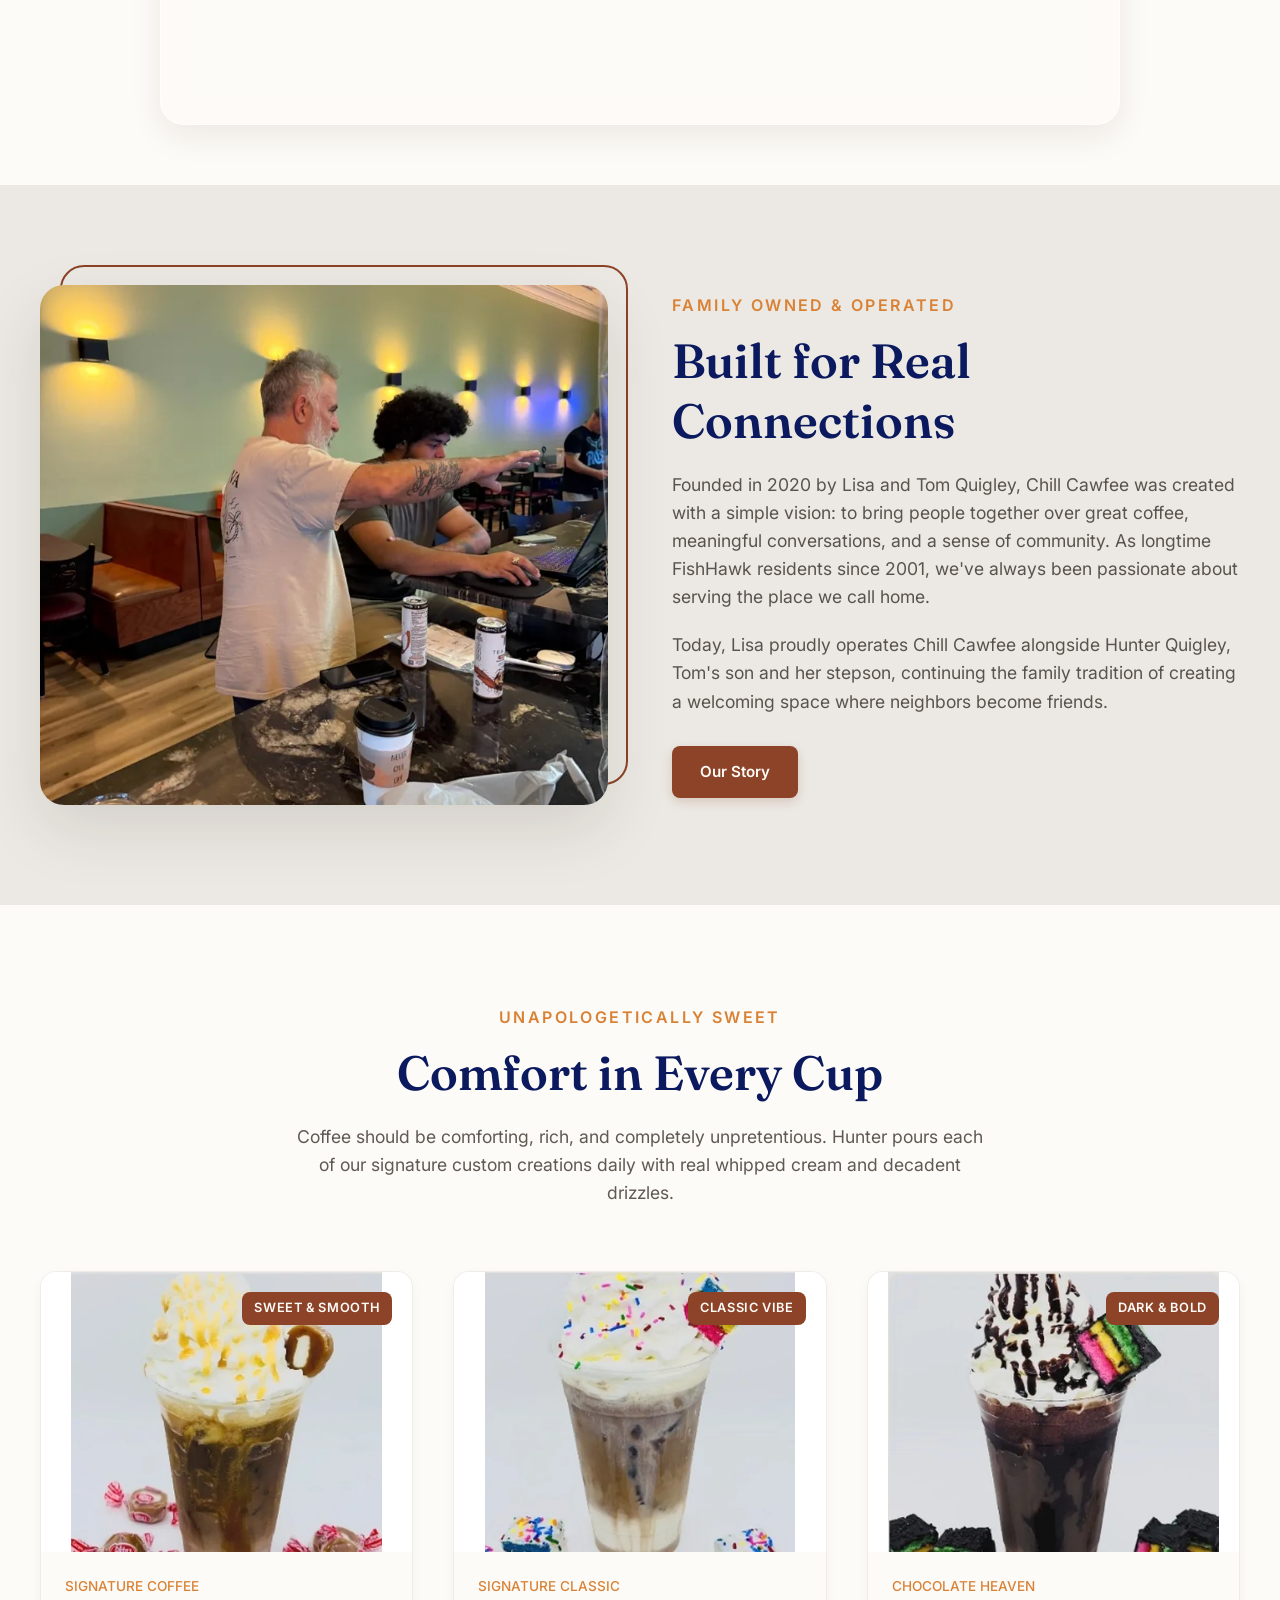
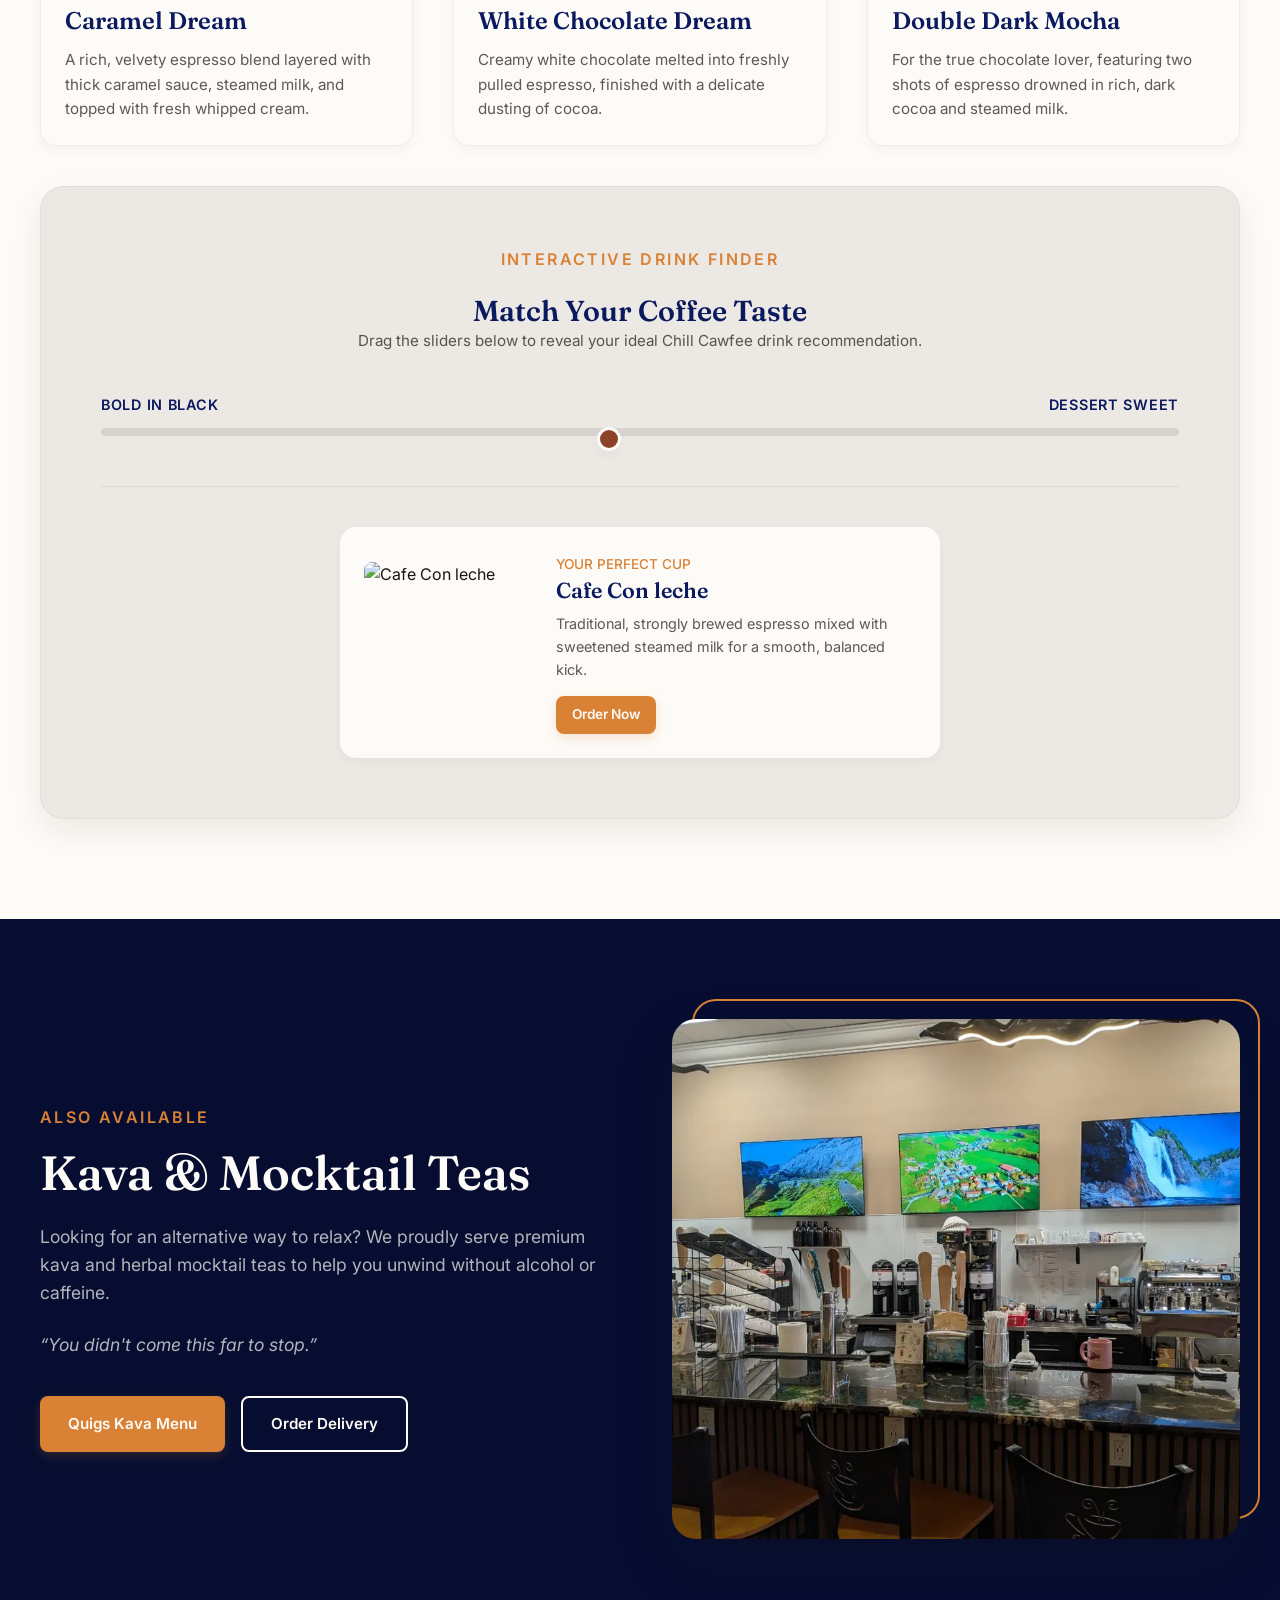
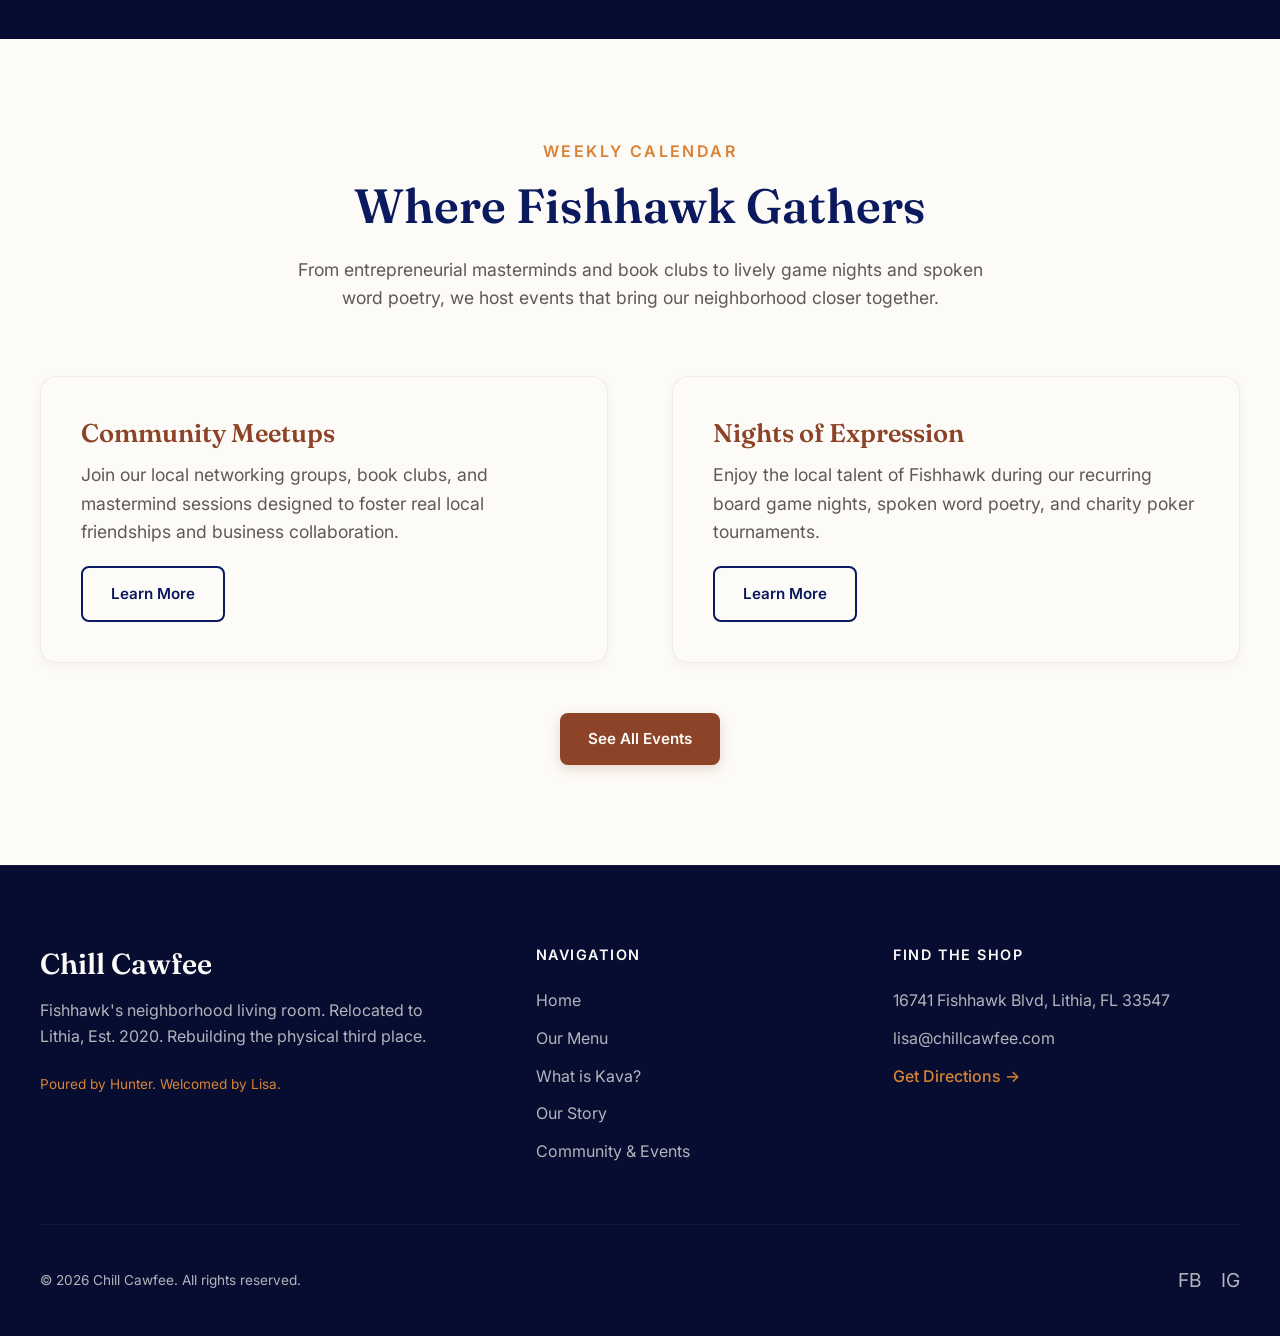
==== commit a77c322a: "feat: update homepage hero with ribbon cutting photo - Added grand opening ribbon cutting ceremony p" ====
--- a/index.html
+++ b/index.html
@@ -141,7 +141,7 @@
         </div>
       </div>
       <div class="hero-image-wrapper animate-on-scroll stagger-2">
-        <img src="storefront.webp" alt="Chill Cawfee & Quigs Kava Lounge Storefront - Now Open" class="hero-image">
+        <img src="assets/ribbon-cutting-2026.webp" alt="Chill Cawfee & Quigs Kava Lounge Grand Opening - Ribbon Cutting Ceremony" class="hero-image">
         <div class="hero-image-mask"></div>
       </div>
     </div>
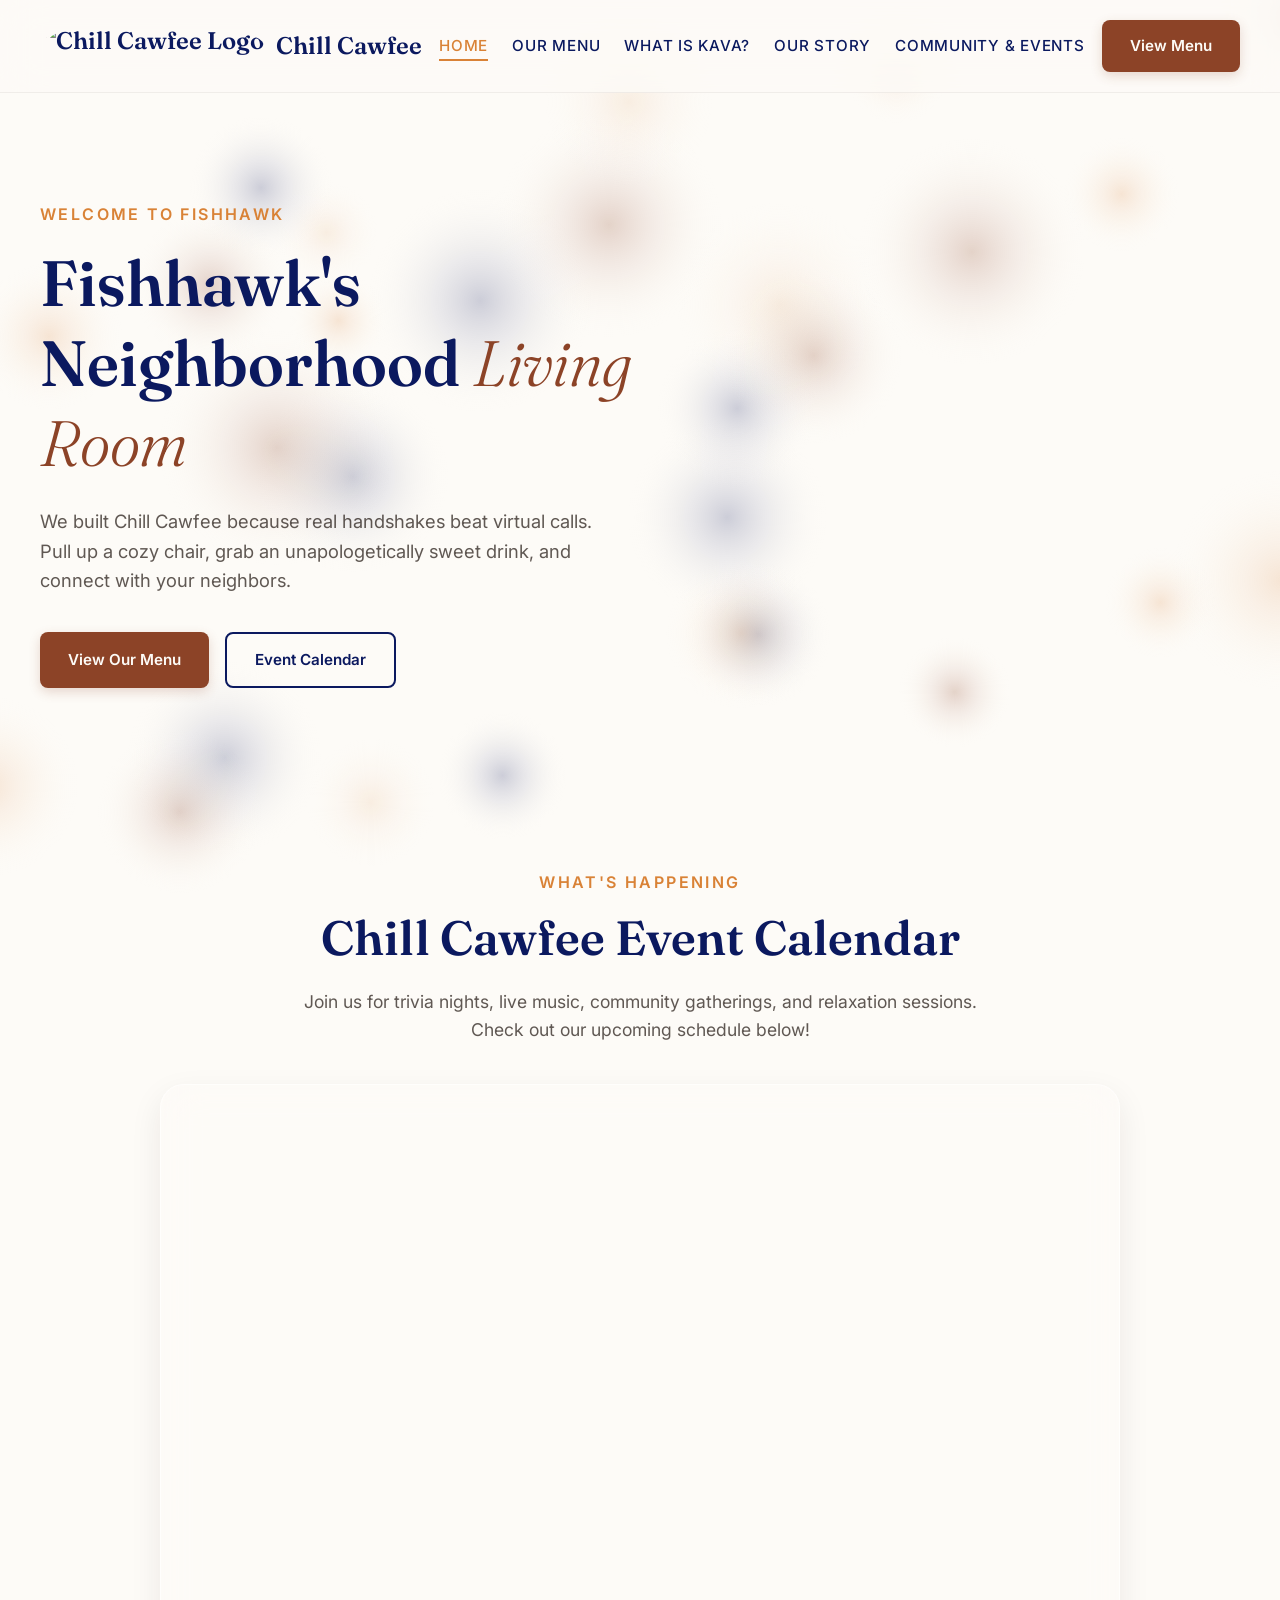
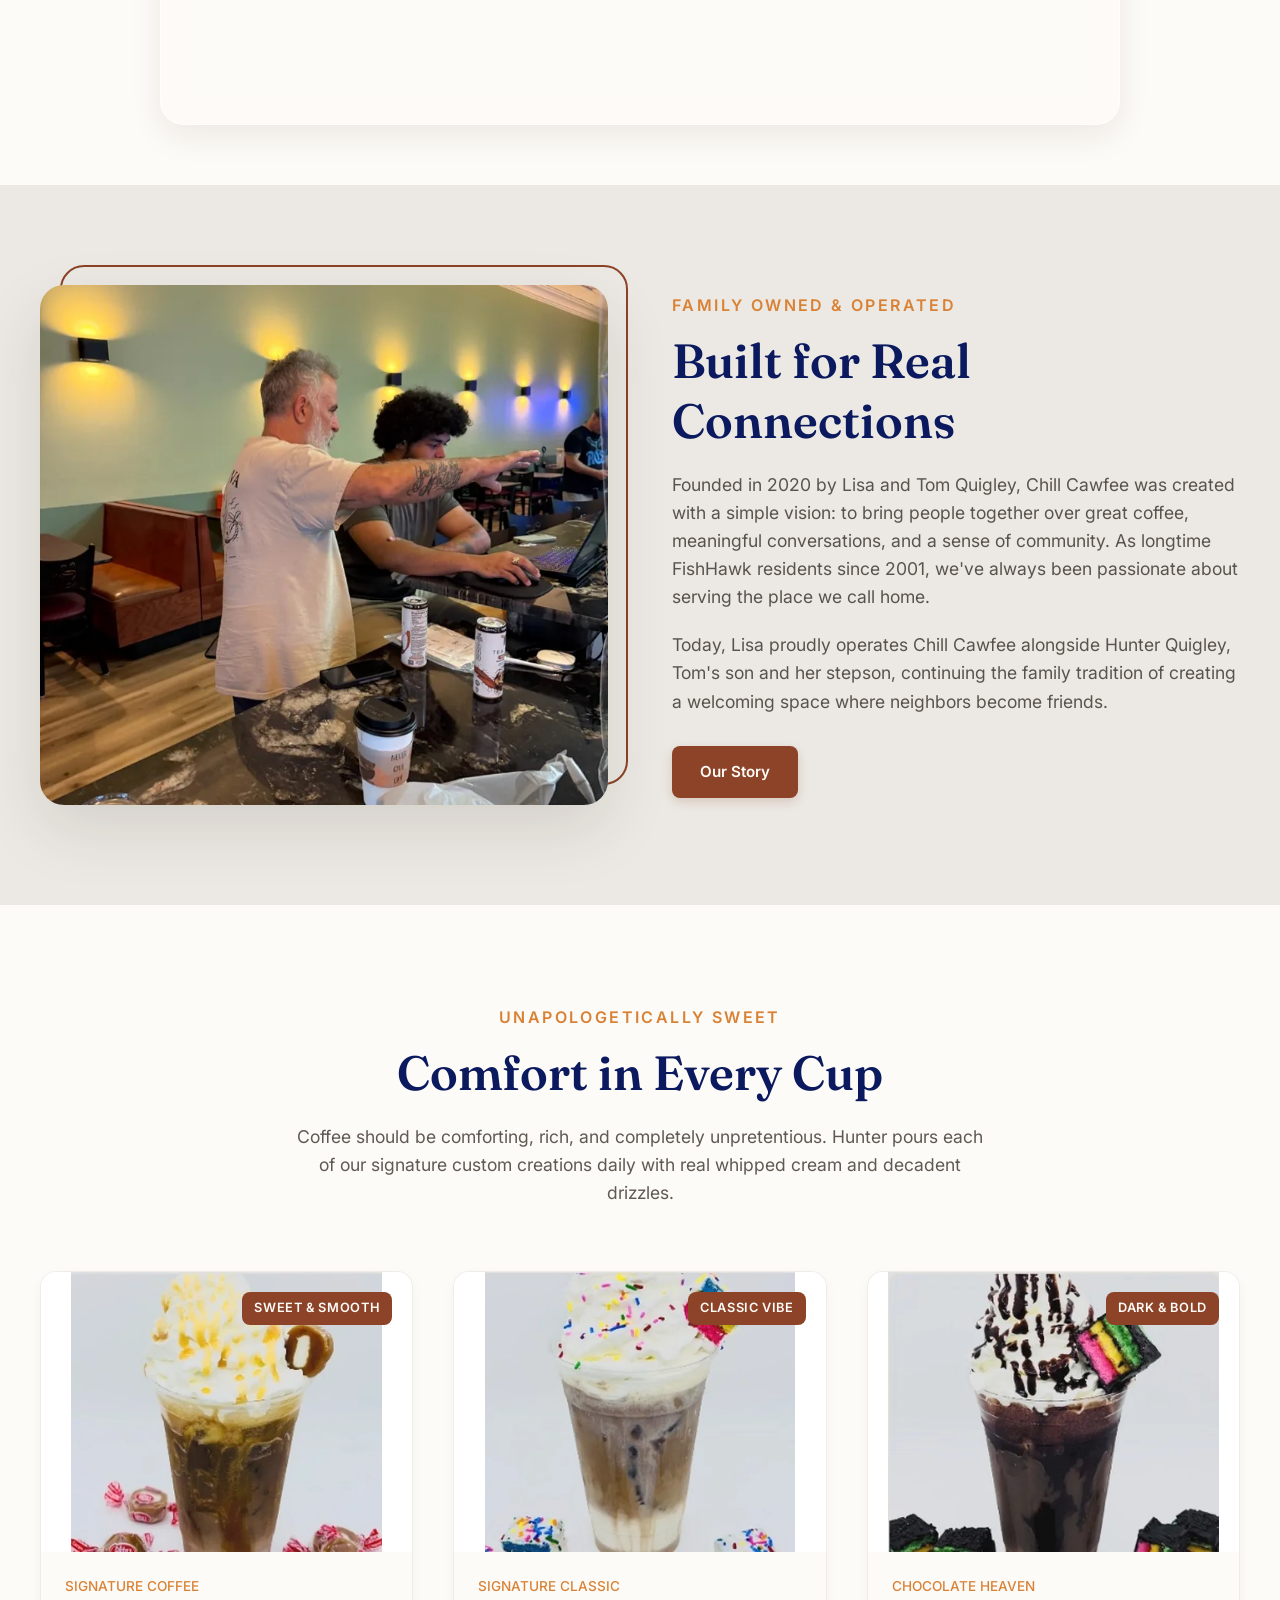
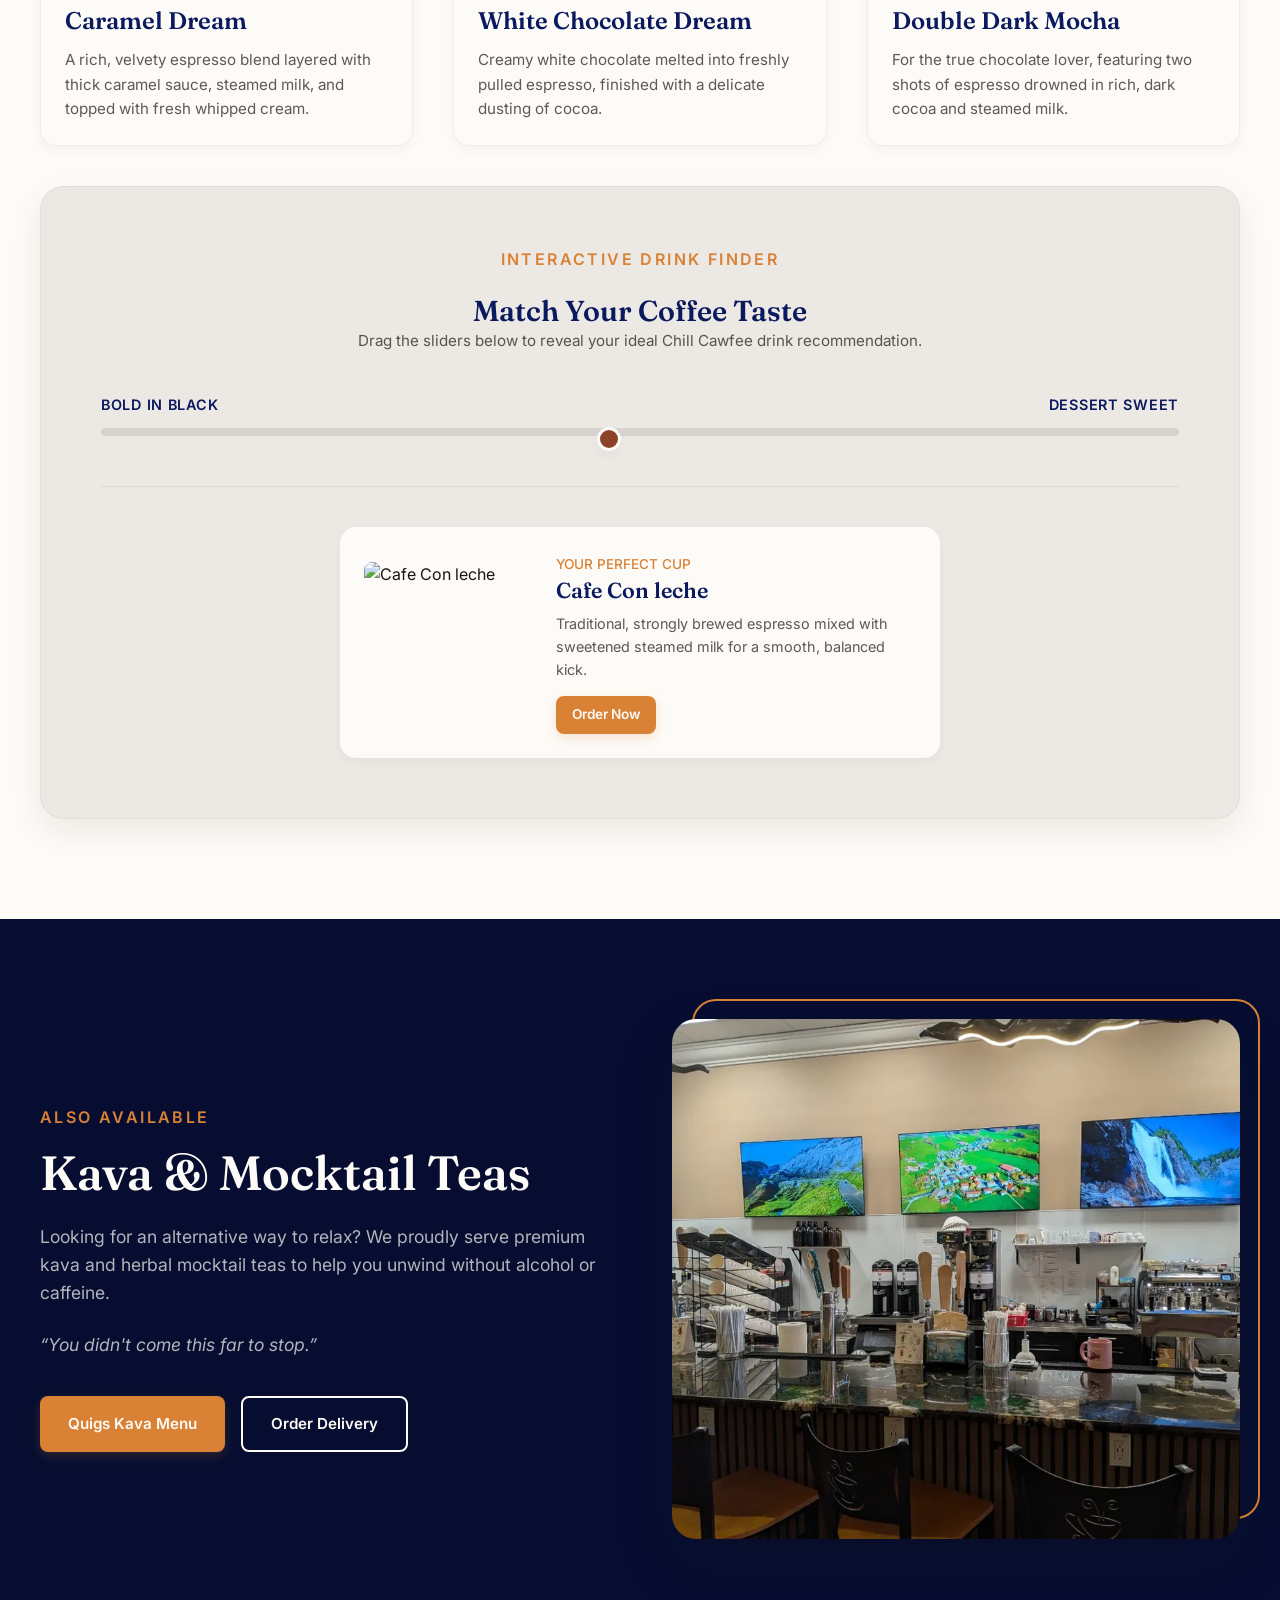
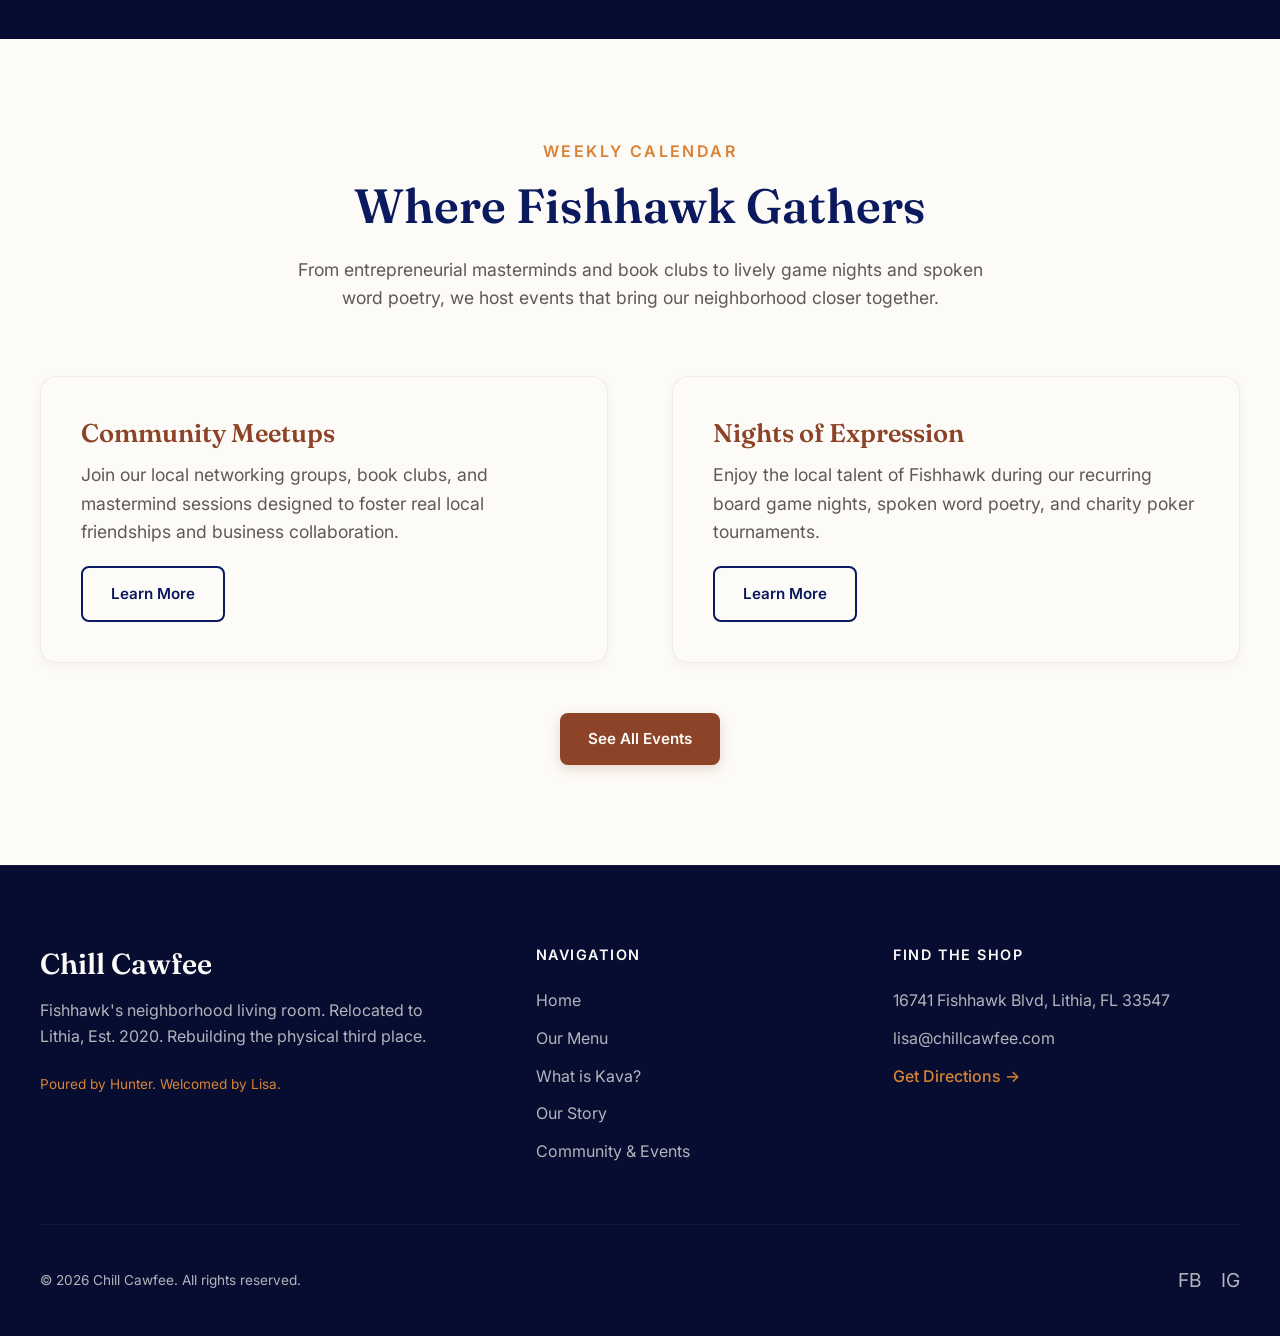
==== commit 43ca6426: "remove: ribbon cutting photo from homepage hero Removed the photo and image wrapper from the hero se" ====
--- a/index.html
+++ b/index.html
@@ -140,10 +140,6 @@
           <a href="community" class="btn btn-secondary">Event Calendar</a>
         </div>
       </div>
-      <div class="hero-image-wrapper animate-on-scroll stagger-2">
-        <img src="assets/ribbon-cutting-2026.webp" alt="Chill Cawfee & Quigs Kava Lounge Grand Opening - Ribbon Cutting Ceremony" class="hero-image">
-        <div class="hero-image-mask"></div>
-      </div>
     </div>
   </section>
 
--- a/style.css
+++ b/style.css
@@ -386,6 +386,11 @@
   box-shadow: var(--shadow-lg);
 }
 
+/* Team photo specific positioning - ensure all faces visible */
+.hero-image[src*="team-photo-2026"] {
+  object-position: center 30%;
+}
+
 .hero-image-mask {
   position: absolute;
   top: -20px;
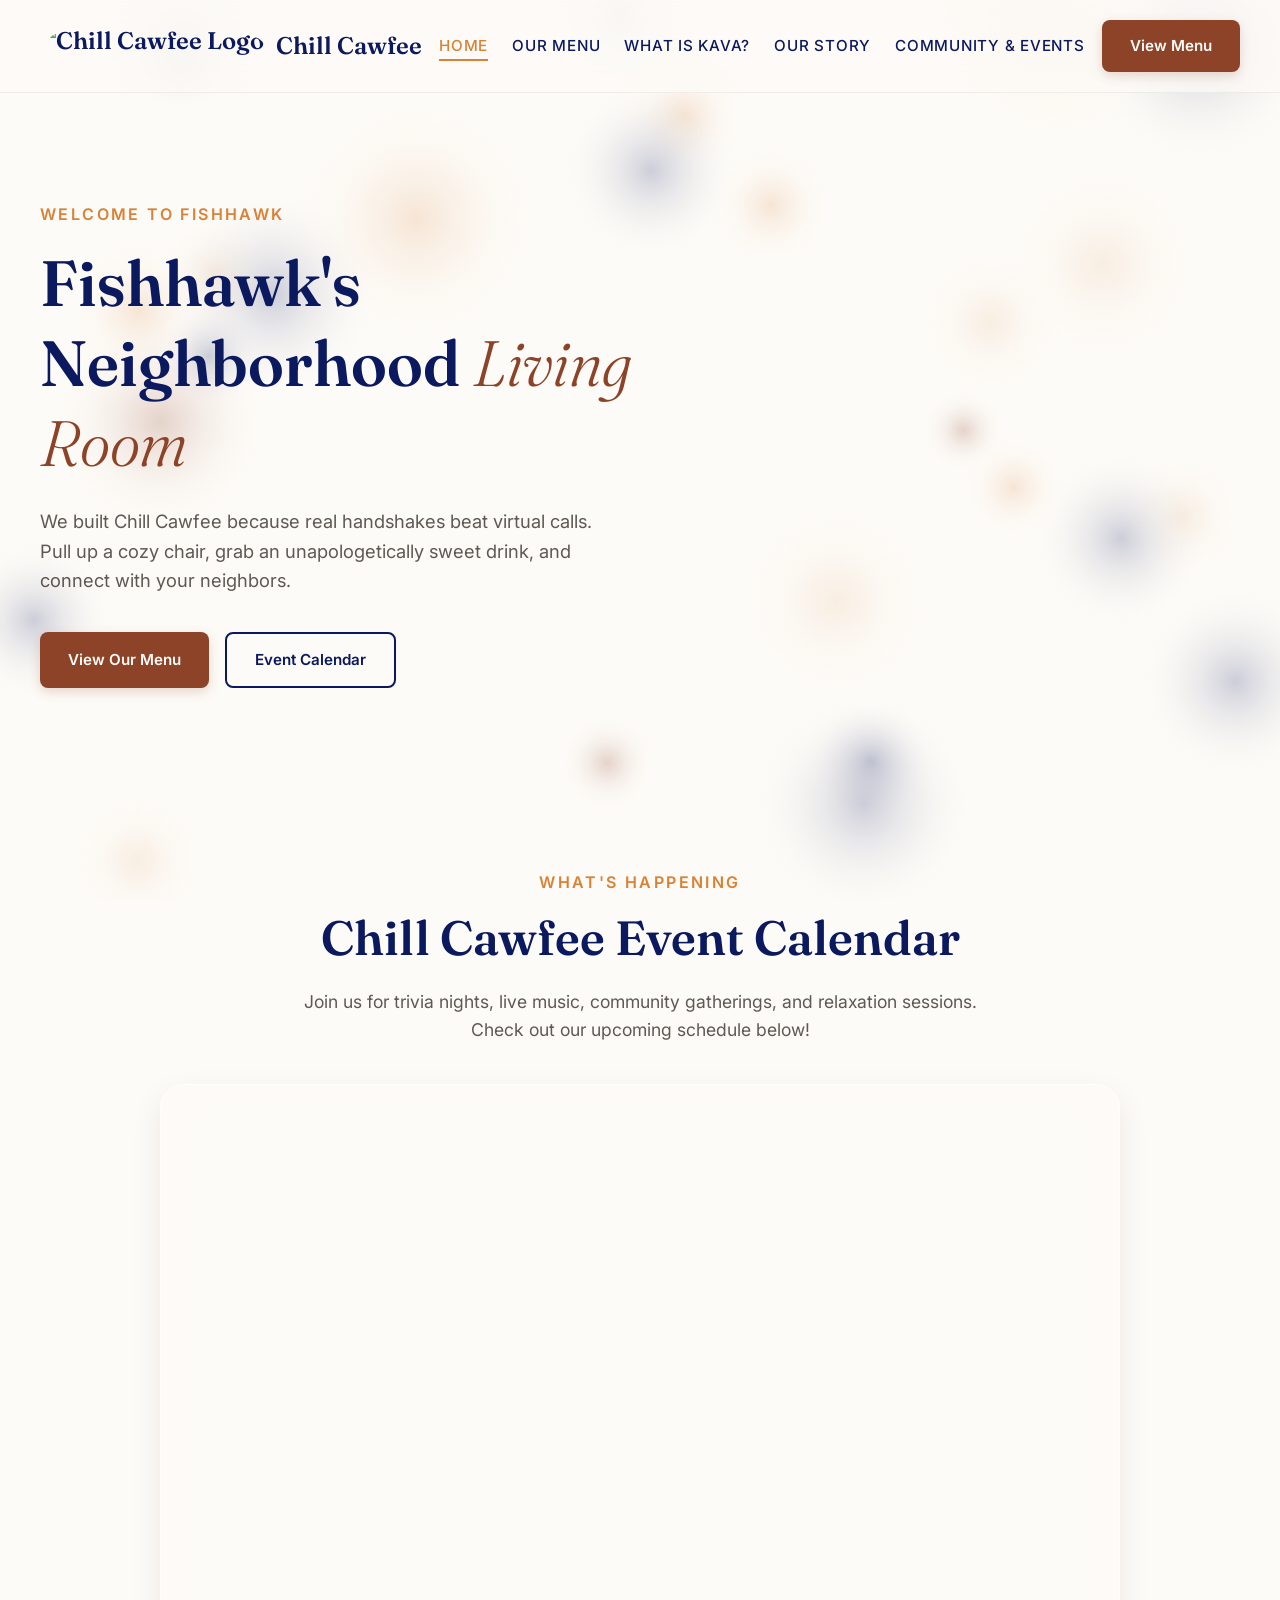
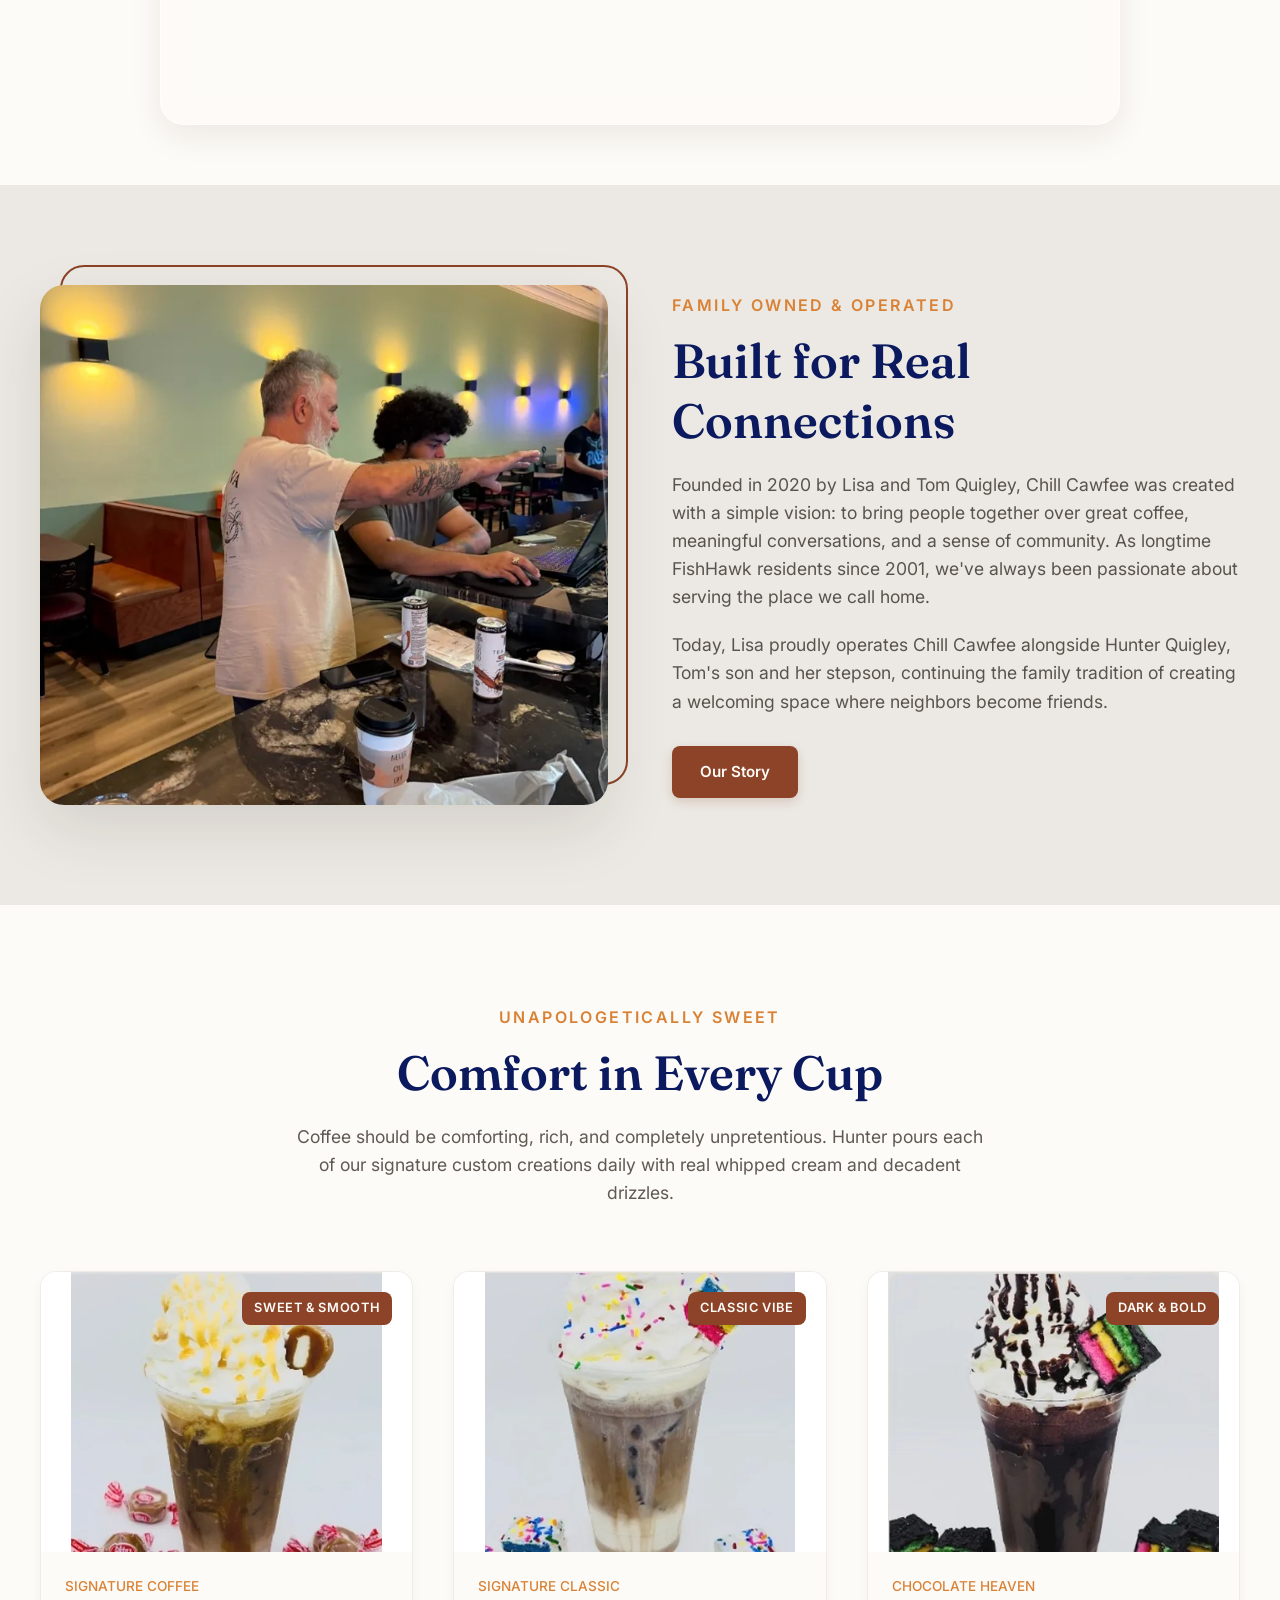
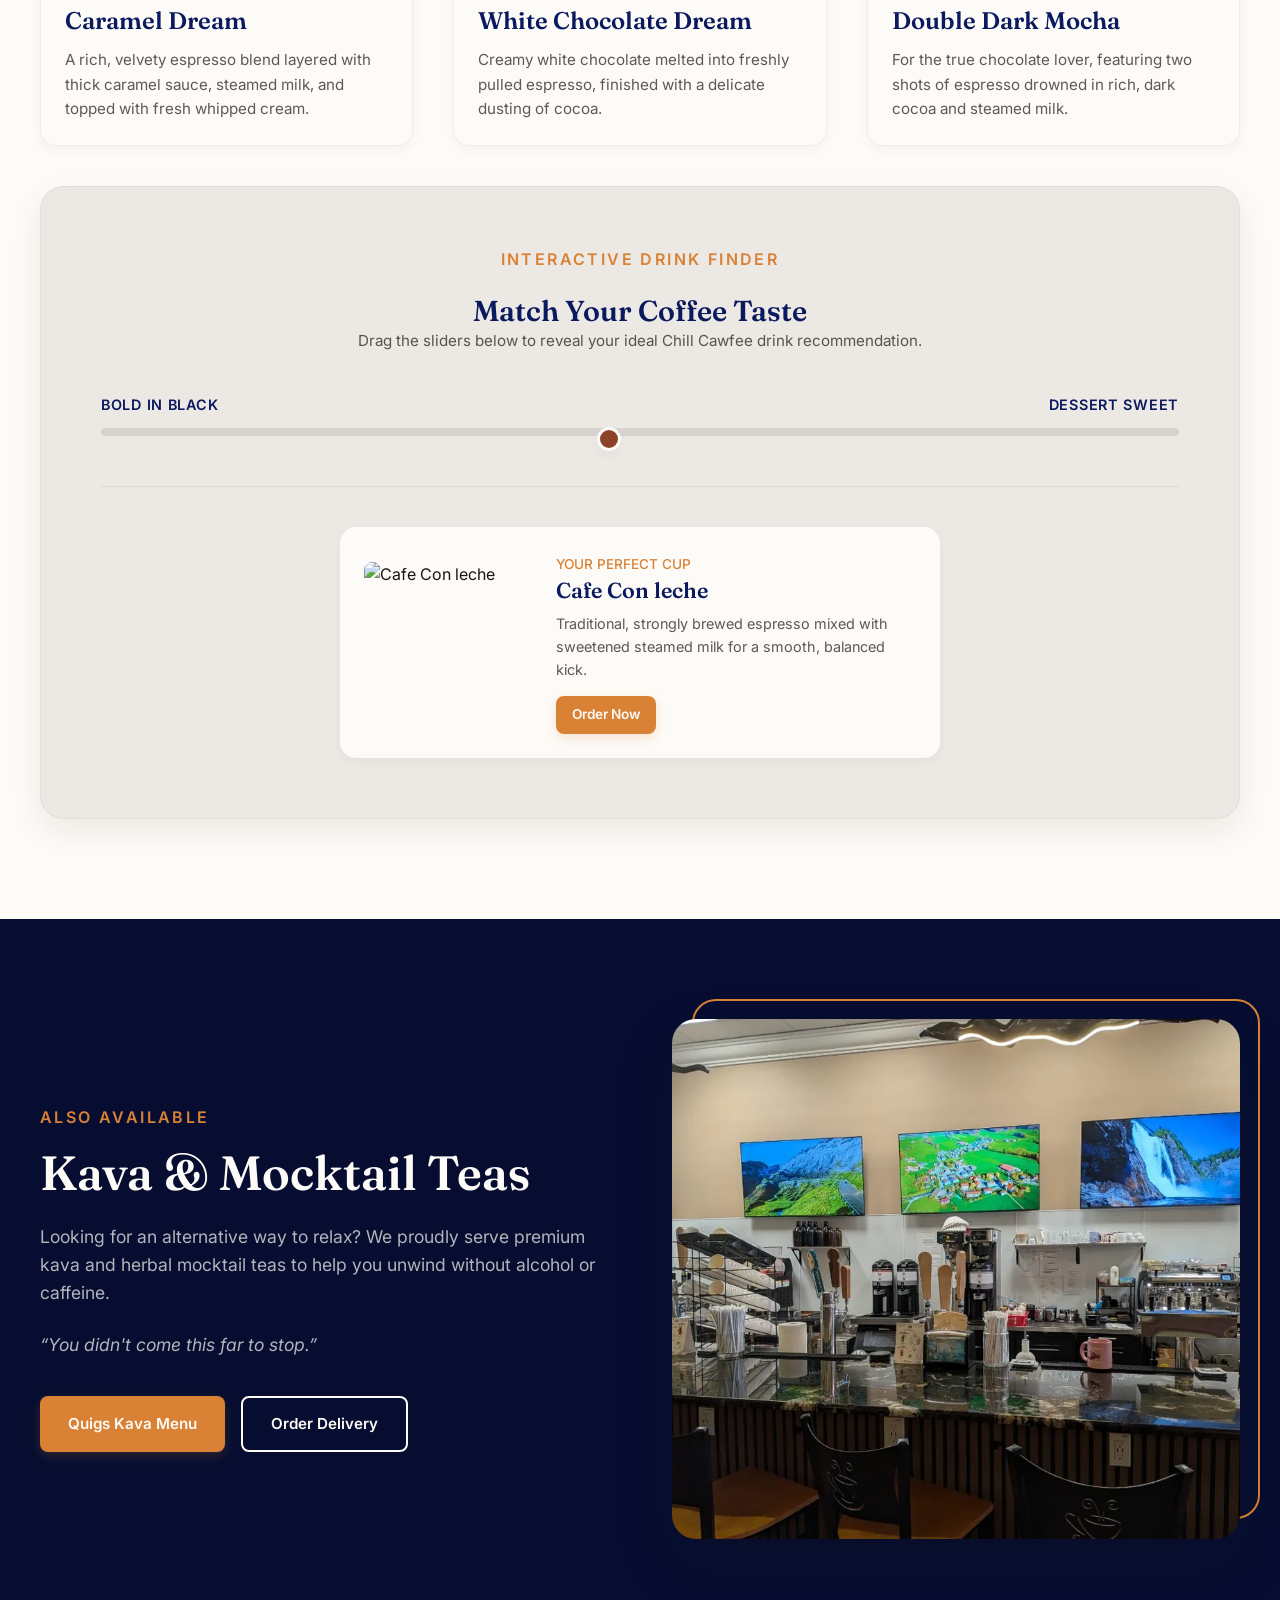
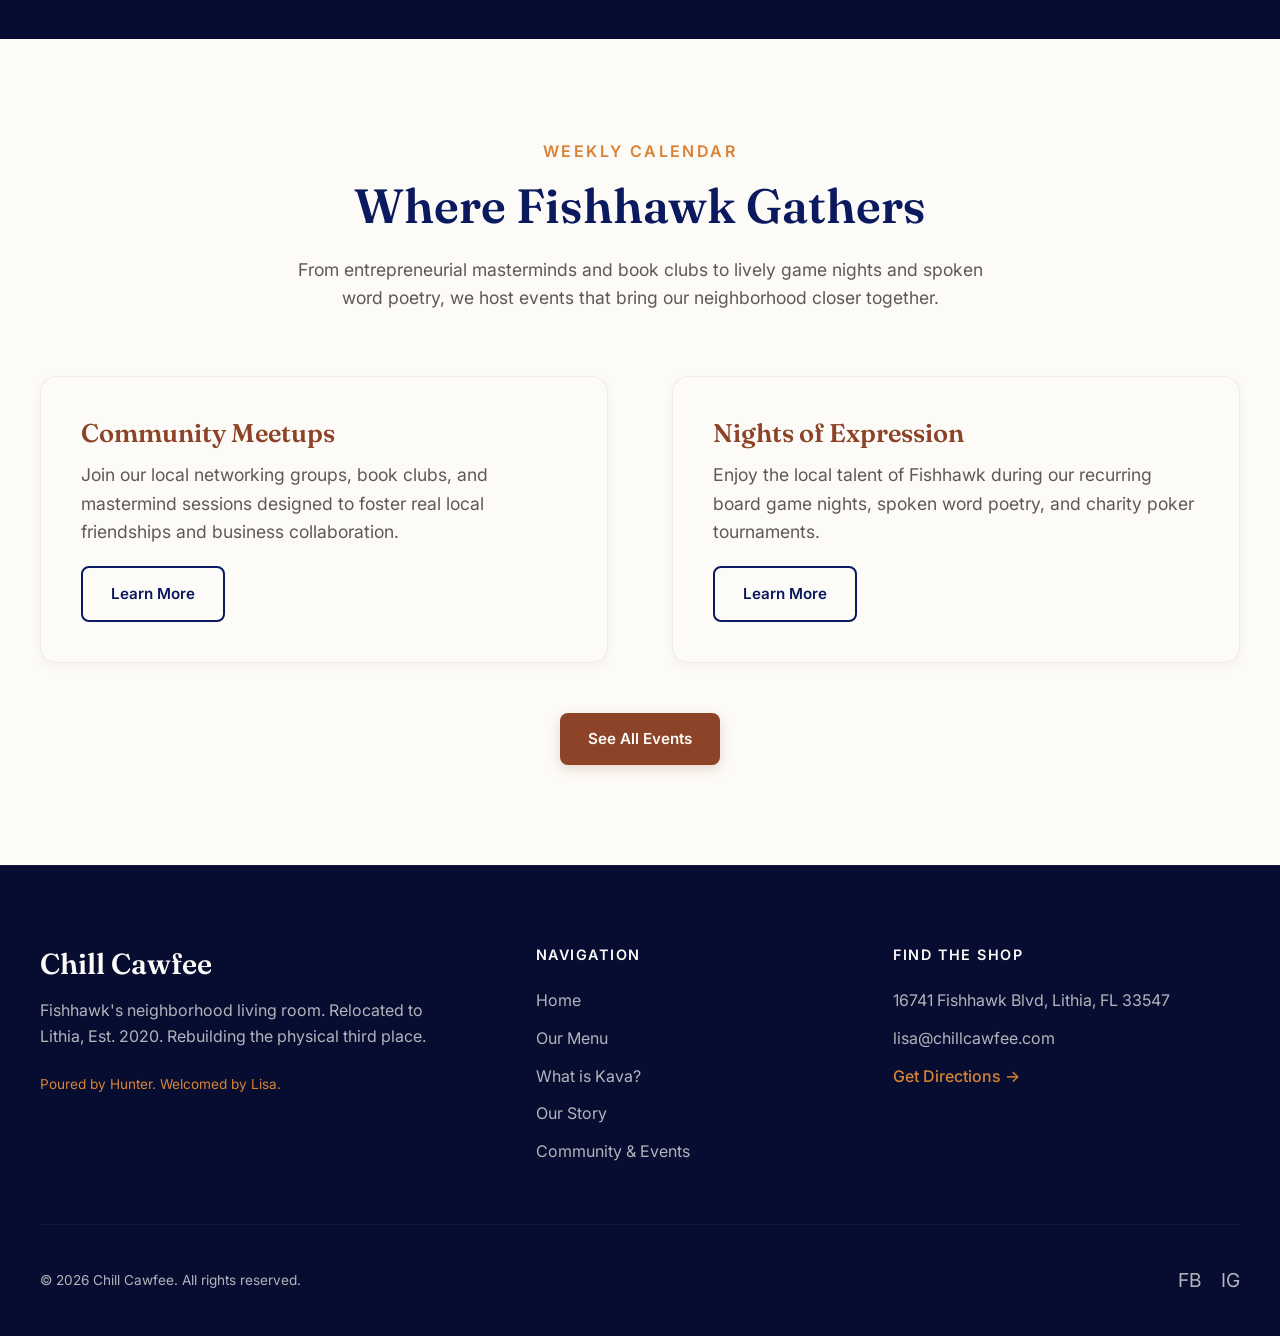
==== commit 309c9591: "Add GA4 tracking (G-KRDHLQK2KG) to all pages" ====
--- a/index.html
+++ b/index.html
@@ -92,6 +92,14 @@
   </script>
 
   <link rel="stylesheet" href="style.css">
+  <!-- Google tag (gtag.js) -->
+<script async src="https://www.googletagmanager.com/gtag/js?id=G-KRDHLQK2KG"></script>
+<script>
+  window.dataLayer = window.dataLayer || [];
+  function gtag(){dataLayer.push(arguments);}
+  gtag('js', new Date());
+  gtag('config', 'G-KRDHLQK2KG');
+</script>
 </head>
 <body>
 
--- a/style.css
+++ b/style.css
@@ -1007,6 +1007,11 @@
     height: 400px;
   }
   
+  /* Adjust large team photo on mobile */
+  .hero-image-wrapper[style*="700px"] {
+    height: 500px !important;
+  }
+
   .grid-3, .schedule-tabs {
     grid-template-columns: 1fr;
   }
